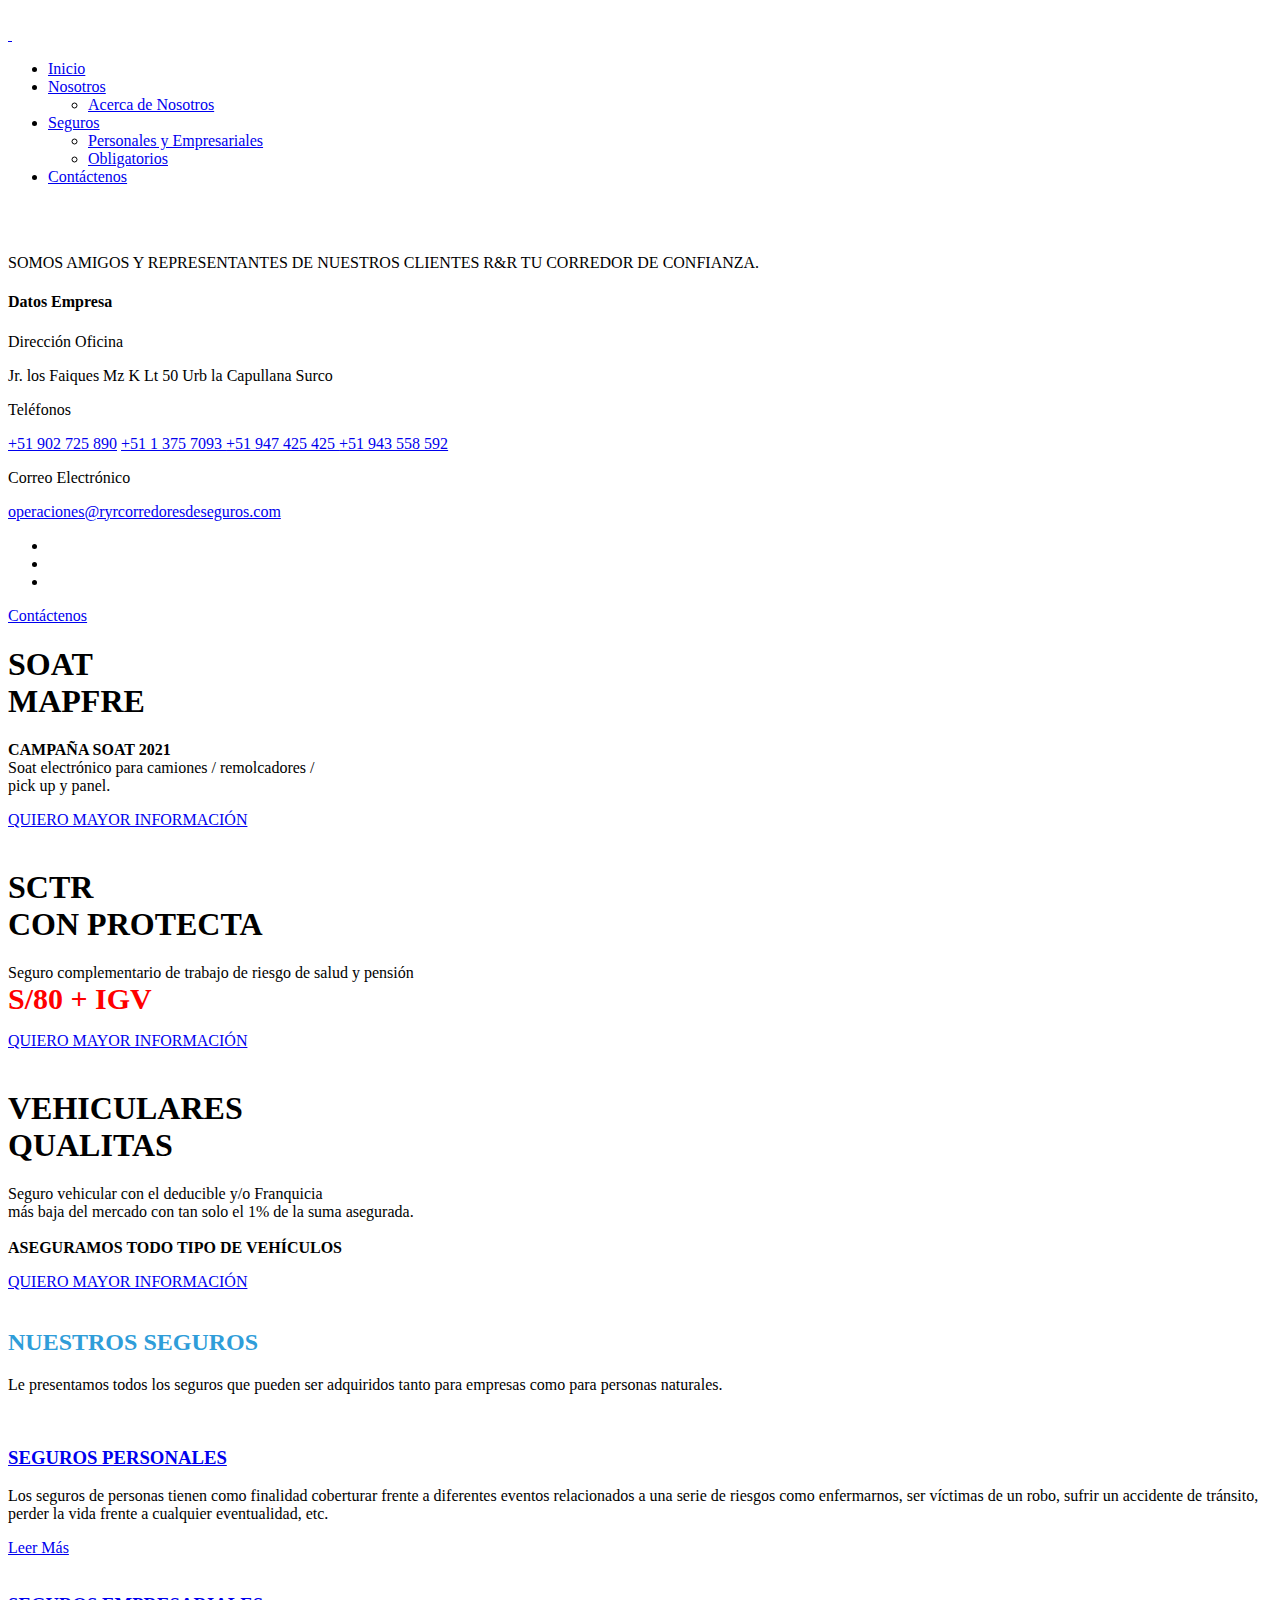
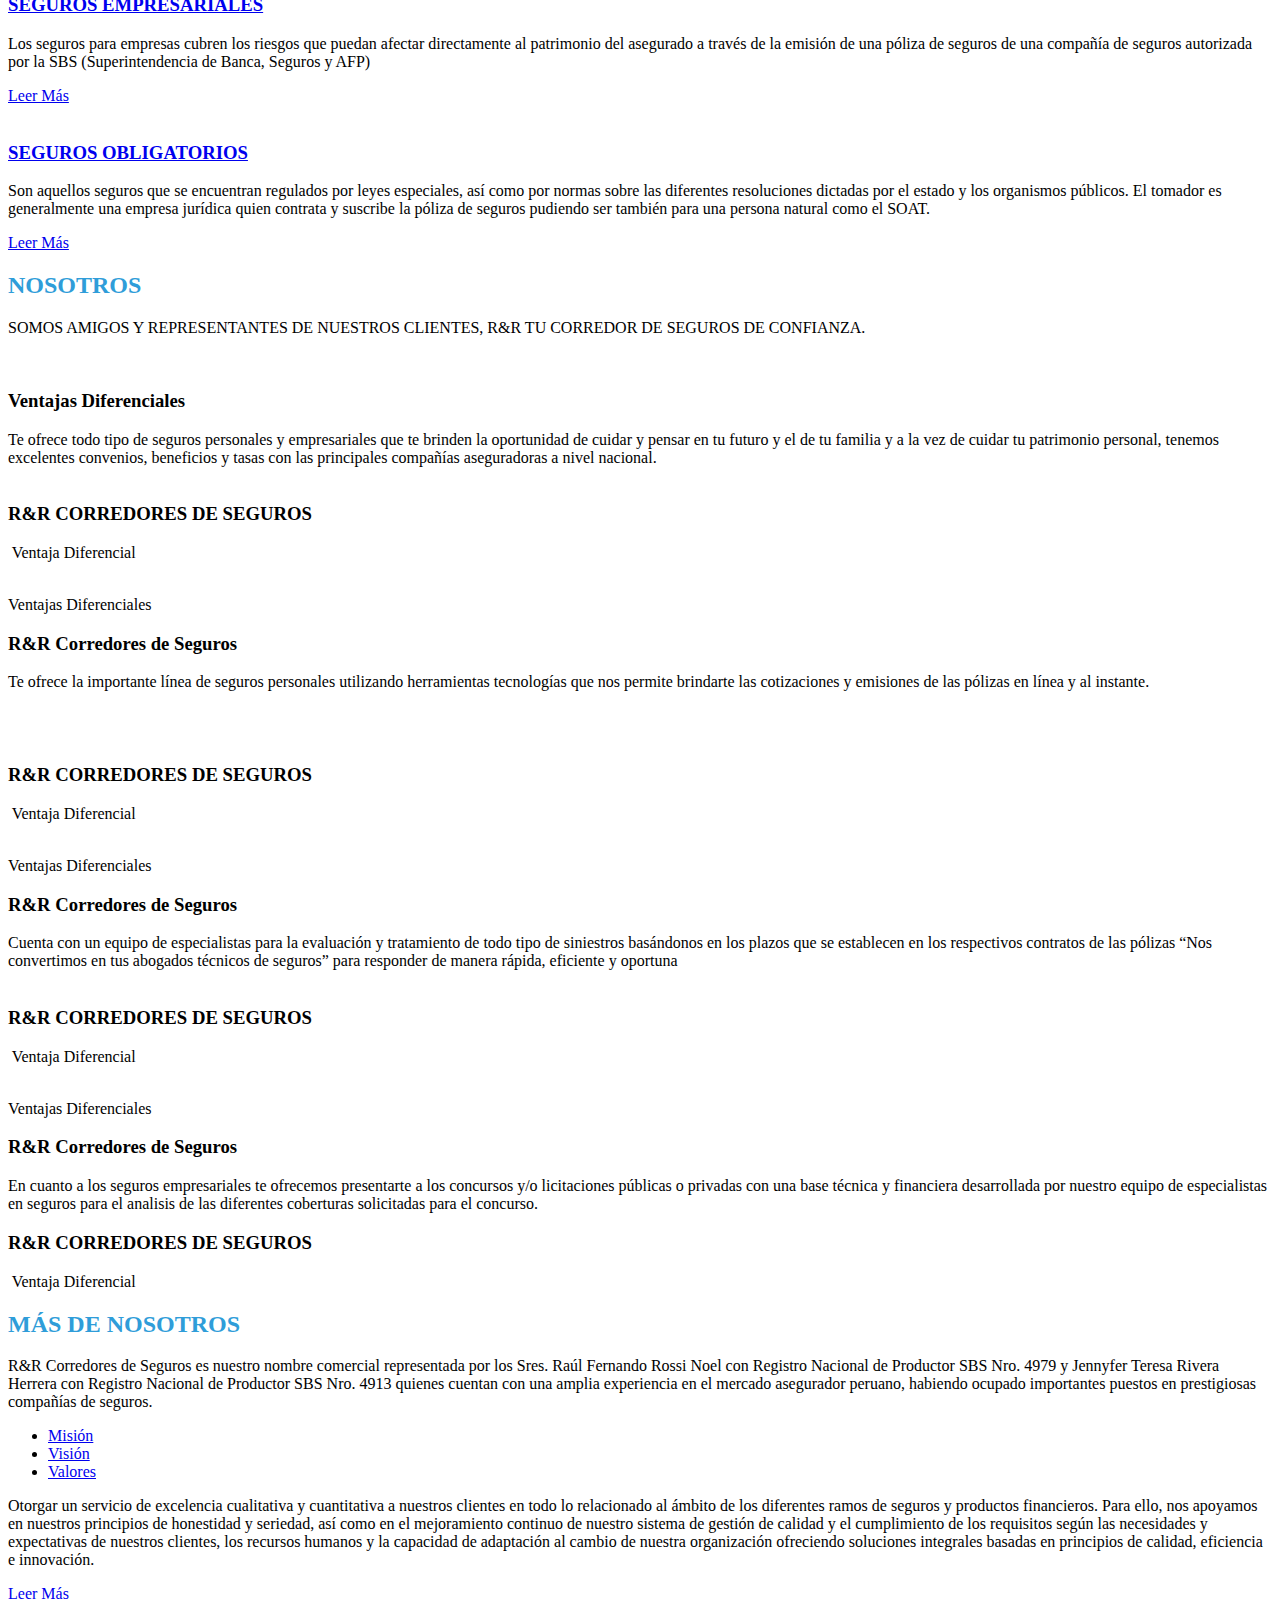
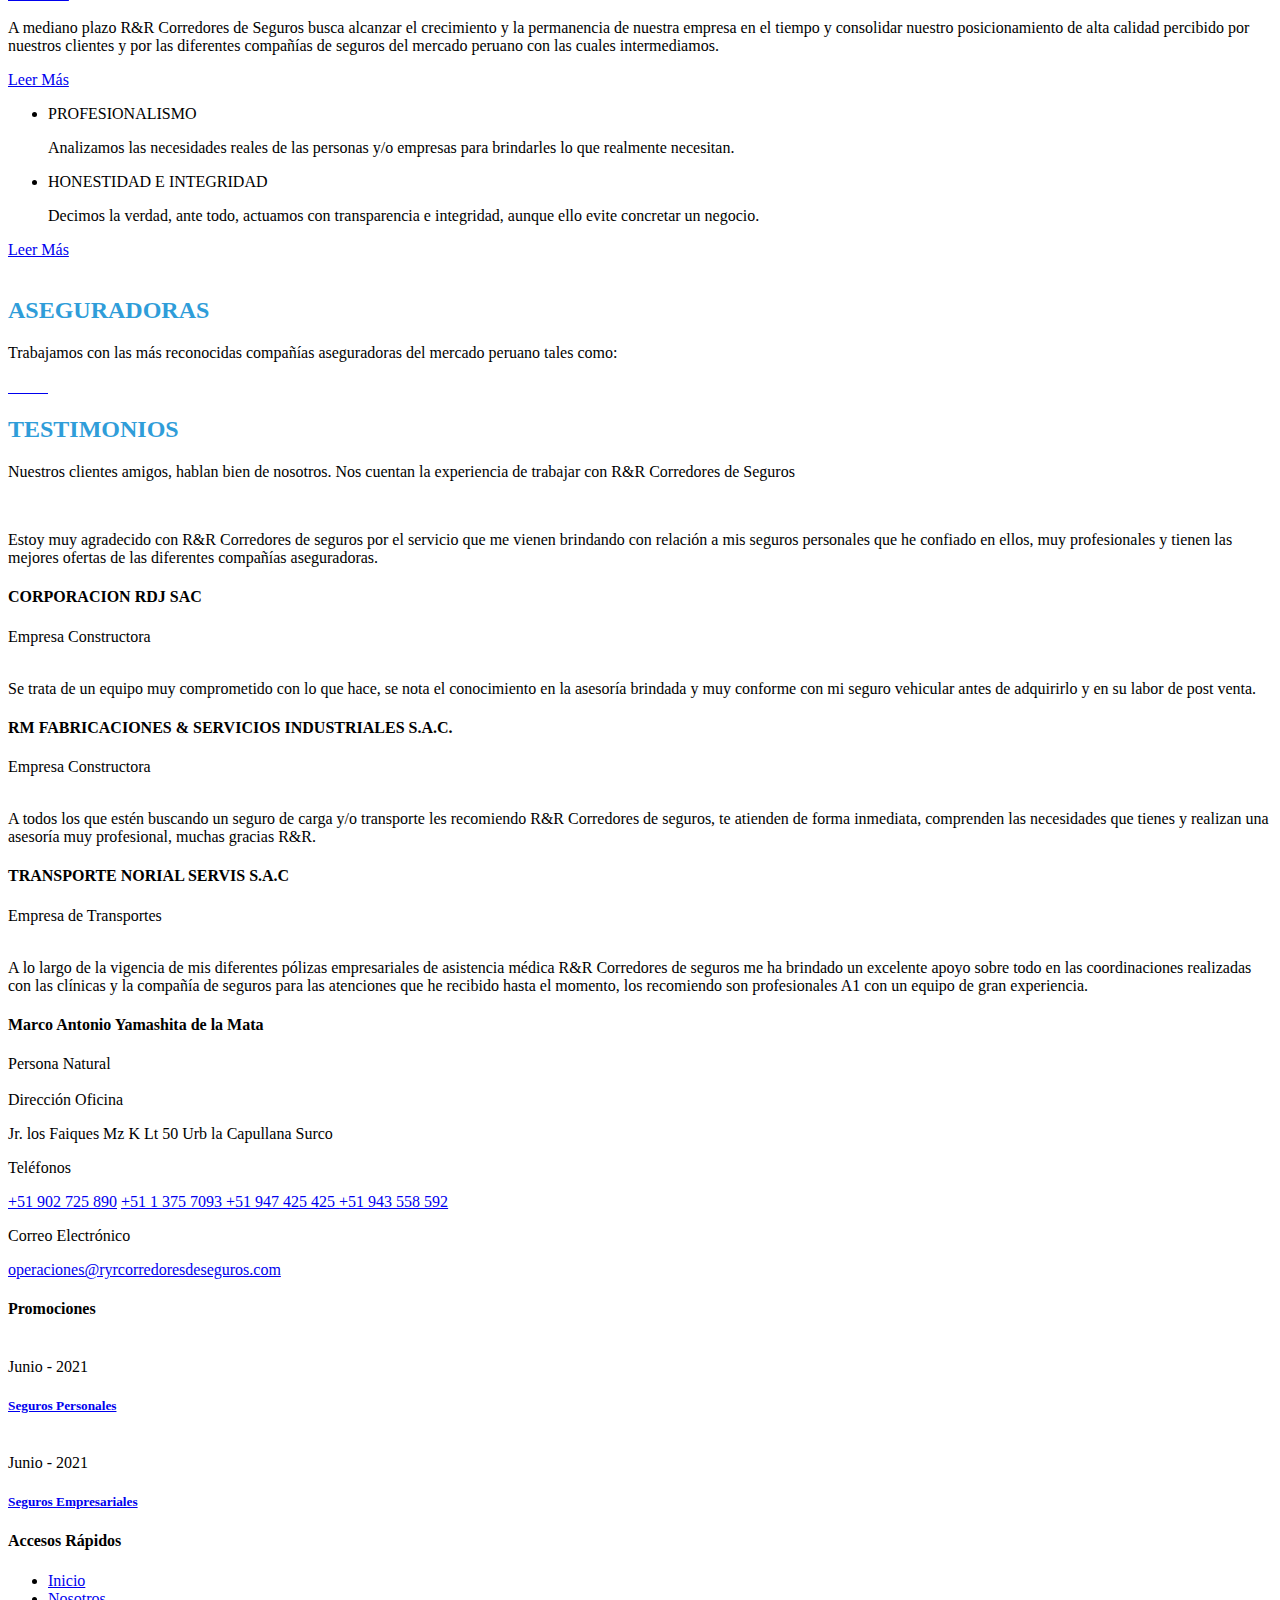
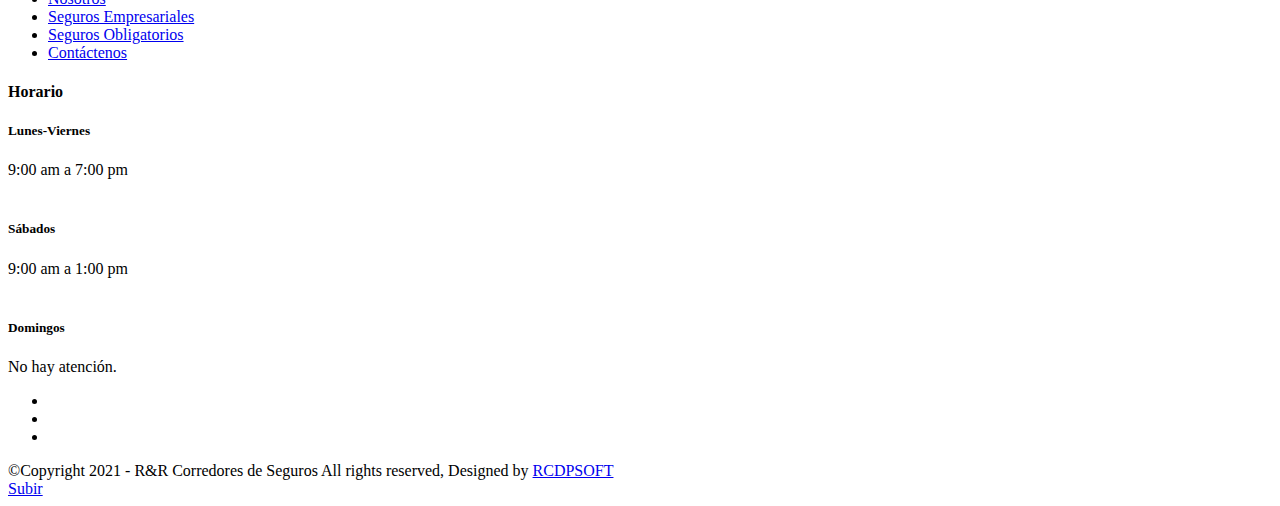
==== index.html @ a9f95432 "Update index.html" ====
<!DOCTYPE html>
<html lang="es">
   <head>
      <title>RYR | Corredores de Seguros</title>
      <meta http-equiv="X-UA-Compatible" content="IE=edge">
      <meta http-equiv="content-type" content="text/html; charset=utf-8">
      <meta name="viewport" content="width=device-width, initial-scale=1">
      <meta name="description" content="">
      <meta name="keywords" content="">
      <link rel="shortcut icon" href="assets/img/RyR_CorredoresdeSeguros_logo.ico">
      <link rel="stylesheet" href="https://fonts.googleapis.com/css?family=Muli%7CRubik:400,400i,500,700">
      <link rel="stylesheet" href="assets/css/bootstrap.min.css">
      <link rel="stylesheet" href="assets/css/font-awesome.min.css">
      <link rel="stylesheet" href="assets/plugins/owlcarousel/owl.carousel.min.css">
      <link rel="stylesheet" href="assets/plugins/magnific-popup/magnific-popup.min.css">
      <link rel="stylesheet" href="assets/css/style.css">
      <link rel="stylesheet" href="assets/css/custom.css">
   </head>
   <body>
      <div class='preloader w-100 h-100 position-fixed'>
         <div class="loader"> <img class="icon" src="assets/img/ryrpreloader.png" alt=""> </div>
      </div>
      <header class="header fixed-top">
         <div class="fixed-top header-main style--one">
            <div class="container">
               <div class="row align-items-center">
                  <div class="col-lg-3 col-sm-4 col-8">
                     <div class="logo"> <a href="index.html"> <img class="default-logo" src="assets/img/RyR_CorredoresdeSeguros_logo.svg" data-rjs="2" alt="" width="80%"> <img class="sticky-logo" src="assets/img/RyR_CorredoresdeSeguros_logo.svg" data-rjs="2" alt="" width="80%"> </a> </div>
                  </div>
                  <div class="col-lg-9 col-sm-8 col-4">
                     <div class="main-menu d-flex align-items-center justify-content-end">
                        <ul class="nav align-items-center">
                           <li class="current-menu-parent menu-item-has-children" >
                              <a href="index.html">Inicio</a>
                           </li>
                           <li class="menu-item-has-children">
                              <a href="#nosotros">Nosotros</a> 
                              <ul class="sub-menu">
                                 <li><a href="Nosotros.html">Acerca de Nosotros</a></li>
                              </ul>
                           </li>
                           <li class="menu-item-has-children">
                              <a href="#">Seguros</a> 
                              <ul class="sub-menu">
                                 <li><a href="Seguros_Personales_Empresariales.html">Personales y Empresariales</a></li>
                                 <li><a href="Seguros_Obligatorios.html">Obligatorios</a></li>
                              </ul>
                           </li>
                           <!--BLOG
                           <li class="menu-item-has-children">
                              <a href="#">Blog</a> 
                              <ul class="sub-menu">
                                 <li><a href="blog.html">Blog Default</a></li>
                                 <li><a href="blog-single-column.html">Blog Single Colunm</a></li>
                                 <li><a href="blog-two-column.html">Blog two Colunm</a></li>
                                 <li><a href="blog-with-sidebar.html">Blog with Sidebar</a></li>
                                 <li><a href="blog-details.html">blog details</a></li>
                              </ul>
                           </li> HTML-->
                           <li><a href="contact.html">Contáctenos</a></li>
                        </ul>
                        <span class="offcanvas-trigger text-right d-none d-lg-block"> <span></span> <span></span> <span></span> </span> 
                     </div>
                  </div>
               </div>
            </div>
         </div>
      </header>
      <div class="offcanvas-overlay fixed-top w-100 h-100"></div>

      <div class="offcanvas-wrapper bg-white fixed-top h-100">
         <div class="offcanvas-close position-absolute"> <img src="assets/img/icons/close.svg" class="svg" alt=""> </div>
         <div class="offcanvas-content">
            <div class="widget widget_about">
               <div class="widget-logo"> <img src="assets/img/RyR_CorredoresdeSeguros_logo.svg" data-rjs="2" alt="" width="60%"> </div>
               <div class="about-content">
                  <p>SOMOS AMIGOS Y REPRESENTANTES DE NUESTROS CLIENTES R&R TU CORREDOR DE CONFIANZA.</p>
               </div>
            </div>
            <!--LATEST SHOTS
            <div class="widget widget_flicker">
               <div class="widget-title">
                  <h4>Latest Shots</h4>
               </div>
               <ul class="d-flex flex-wrap">
                  <li><a href="#"><img src="assets/img/flicker/f1.png" data-rjs="2" alt=""></a></li>
                  <li><a href="#"><img src="assets/img/flicker/f2.png" data-rjs="2" alt=""></a></li>
                  <li><a href="#"><img src="assets/img/flicker/f3.png" data-rjs="2" alt=""></a></li>
                  <li><a href="#"><img src="assets/img/flicker/f4.png" data-rjs="2" alt=""></a></li>
                  <li><a href="#"><img src="assets/img/flicker/f5.png" data-rjs="2" alt=""></a></li>
                  <li><a href="#"><img src="assets/img/flicker/f6.png" data-rjs="2" alt=""></a></li>
               </ul>
            </div>
            -->
            <div class="widget widget_contact_info">
               <div class="widget-title">
                  <h4>Datos Empresa</h4>
               </div>
               <div class="info-content">
                  <div class="single-info">
                     <span>Dirección Oficina</span> 
                     <p>Jr. los Faiques Mz K Lt 50 Urb la Capullana Surco</p>
                  </div>
                  <div class="single-info">
                     <span>Teléfonos</span> 
                     <p>
                        <a target="_blankwp1" href="https://api.whatsapp.com/send?phone=+51902725890&text=Hola!,%20Quiero%20más%20Información.">+51 902 725 890</a>
                        <a href="#">+51 1 375 7093 </a>
                        <a target="_blankwp2" href="https://api.whatsapp.com/send?phone=+51947425425&text=Hola!,%20Quiero%20más%20Información.">+51 947 425 425 </a>
                        <a target="_blankwp3" href="https://api.whatsapp.com/send?phone=+51943558592&text=Hola!,%20Quiero%20más%20Información.">+51 943 558 592</a>
                     </p>
                  </div>
                  <div class="single-info">
                     <span>Correo Electrónico</span> 
                     <p>
                        <a href="mailto:operaciones@ryrcorredoresdeseguros.com">operaciones@ryrcorredoresdeseguros.com</a> 
                     </p>
                  </div>
                  <div class="widget widget_social_icon">
                     <ul class="social_icon_list list-inline">
                        <li> <a target="_blankfb" href="https://www.facebook.com/ryrcorredoresdeseguros"><i class="fa fa-facebook" aria-hidden="true"></i></a> </li>
                           <!--<li> <a href="#"><i class="fa fa-twitter" aria-hidden="true"></i></a> </li>-->
                           <li> <a target="_blankln" href="https://www.linkedin.com/company/ryrcorredoresdeseguros/"><i class="fa fa-linkedin" aria-hidden="true"></i></a> </li>
                           <li> <a target="_blankig" href="https://www.instagram.com/ryrcorredoresdeseguros"><i class="fa fa-instagram" aria-hidden="true"></i></a> </li>
                     </ul>
                  </div>
               </div>
            </div>
            <div class="offcanvas-btn"> <a href="contact.html" class="btn"><span>Contáctenos</span></a> </div>
         </div>
      </div>
      <!--SECTION BANNER-->
      <section class="banner section-pattern" data-bg-img="assets/img/section-pattern/slider-pattern.png">
         <div class="banner-slider owl-carousel d-flex align-items-center justify-content-center" data-owl-animate-in="fadeIn" data-owl-animate-Out="fadeOut" data-owl-autoplay="true" data-owl-dots="true" data-owl-speed="16000">
            <div class="single-banner-slider">
               <div class="container">
                  <div class="row align-items-center">
                     <div class="col-lg-6">
                        <div class="banner-content">
                           <h1><span>SOAT </span><br> MAPFRE</h1>
                           <p>
                              <b>CAMPAÑA SOAT 2021</b><br>
                              Soat electrónico para camiones / remolcadores /<br> pick up y panel. 
                           </p>
                           <a target="_blankwp1" href="https://api.whatsapp.com/send?phone=+51902725890&text=Hola!,%20Quiero%20más%20Información%20SOAT%20MAPFRE" class="banner-btn btn"><span>QUIERO MAYOR INFORMACIÓN</span></a> 
                        </div>
                     </div>
                     <div class="col-lg-6">
                        <div class="banner-image mt-50 mt-lg-0 text-center text-lg-right"> <img src="assets/img/banner/banner-SOAT.png" data-rjs="2" alt=""> </div>
                     </div>
                  </div>
               </div>
            </div>
            <div class="single-banner-slider">
               <div class="container">
                  <div class="row align-items-center">
                     <div class="col-lg-6">
                        <div class="banner-content">
                           <h1><span>SCTR</span> <br>CON PROTECTA</h1>
                           <p>Seguro complementario de trabajo de riesgo de salud y pensión <br> <b style="color: red; font-size: 30px"> S/80 + IGV</b></p>
                           <a target="_blankwp1" href="https://api.whatsapp.com/send?phone=+51902725890&text=Hola!,%20Quiero%20más%20Información%20SCTR%20CON%20PROTECTA" class="banner-btn btn"><span>QUIERO MAYOR INFORMACIÓN</span></a> 
                        </div>
                     </div>
                     <div class="col-lg-6">
                        <div class="banner-image mt-50 mt-lg-0 text-center text-lg-right"> <img src="assets/img/banner/banner-SCTR.png" data-rjs="2" alt=""> </div>
                     </div>
                  </div>
               </div>
            </div>
            <div class="single-banner-slider">
               <div class="container">
                  <div class="row align-items-center">
                     <div class="col-lg-6">
                        <div class="banner-content">
                           <h1><span>VEHICULARES</span><br> QUALITAS</h1>
                           <p>Seguro vehicular con el deducible y/o Franquicia  <br>
                              más baja del mercado con tan solo el 1% de la suma asegurada.<br><br>
                              <b>ASEGURAMOS TODO TIPO DE VEHÍCULOS</b>
                           </p>
                           <a target="_blankwp1" href="https://api.whatsapp.com/send?phone=+51902725890&text=Hola!,%20Quiero%20más%20Información%20VEHICULARES%20QUALITAS" class="banner-btn btn"><span>QUIERO MAYOR INFORMACIÓN</span></a> 
                        </div>
                     </div>
                     <div class="col-lg-6">
                        <div class="banner-image mt-50 mt-lg-0 text-center text-lg-right"> <img src="assets/img/banner/banner-VEHICULAR.png" data-rjs="2" alt=""> </div>
                     </div>
                  </div>
               </div>
            </div>
         </div>
      </section>


     
      <!--STEPS OMITIDO 
      <section class="pt-120 pb-70 section-pattern" data-bg-img="assets/img/section-pattern/work-process-pattern.png">
         <div class="container">
            <div class="row">
               <div class="col-12">
                  <div class="section-title text-center">
                     <h3>Steps</h3>
                     <h2>Work Process Our Experts Do</h2>
                     <p>Delivered dejection necessary objection do mr prevailed. Mr feeling do chiefly cordial in do. Water timed folly right aware if oh truth. Imprudence attachment him his for sympathize.</p>
                  </div>
               </div>
            </div>
            <div class="row process-bg" data-bg-img="assets/img/process_shape.png">
               <div class="col-lg-3 col-sm-6 single-process-wrapper">
                  <div class="single-process text-center">
                     <div class="image"> <img src="assets/img/process/process-1.png" data-rjs="2" alt=""> </div>
                     <div class="content">
                        <h3>Planning</h3>
                        <p>He improve started no we manners however effects.</p>
                     </div>
                  </div>
               </div>
               <div class="col-lg-3 col-sm-6 single-process-wrapper">
                  <div class="single-process text-center">
                     <div class="image"> <img src="assets/img/process/process-2.png" data-rjs="2" alt=""> </div>
                     <div class="content">
                        <h3>Research</h3>
                        <p>Up help home head spot an he room in.</p>
                     </div>
                  </div>
               </div>
               <div class="col-lg-3 col-sm-6 single-process-wrapper">
                  <div class="single-process text-center">
                     <div class="image"> <img src="assets/img/process/process-3.png" data-rjs="2" alt=""> </div>
                     <div class="content">
                        <h3>Dealing</h3>
                        <p>Imprudence attachment him his for sympathize.</p>
                     </div>
                  </div>
               </div>
               <div class="col-lg-3 col-sm-6 single-process-wrapper">
                  <div class="single-process text-center">
                     <div class="image"> <img src="assets/img/process/process-4.png" data-rjs="2" alt=""> </div>
                     <div class="content">
                        <h3>Consultancy</h3>
                        <p>He improve started no we manners however effects.</p>
                     </div>
                  </div>
               </div>
            </div>
         </div>
      </section>
      END STEP-->


      <!--SECTION SEGUROS-->
      <section class="pt-20 pb-20 section-pattern" data-bg-img="assets/img/section-pattern/case-study-pattern.png">
         <div class="container">
            <div class="row">
               <div class="col-12">
                  <div class="section-title text-center">
                     
                     <h2 style="color:#2F9DD9 ;">NUESTROS SEGUROS</h2>
                     <p>Le presentamos todos los seguros que pueden ser adquiridos tanto para empresas como para personas naturales.</p>
                  </div>
               </div>
            </div>
            <div class="row">
               <div class="col-12">
                  <div class="project-nav text-center mb-30">
                     <!--<div class="nav justify-content-center align-items-center">
                        ul class="project_filter list-inline">
                           <li class="active" data-filter="*"> <span class="filter-btn">Todo</span> </li>
                           <li class="" data-filter=".personales"> <span class="filter-btn">Seguros Personales</span> </li>
                           <li class="" data-filter=".empresariales"> <span class="filter-btn">Seguros Empresariales</span> </li>
                           <li class="" data-filter=".obligatorios"> <span class="filter-btn">Seguros Obligatorios</span> </li>
                        </ul>
                     </div>-->
                  </div>
               </div>
            </div>
            <div class="row project-items grid">
               <!--SEGUROS 2-->
               <div class="col-lg-6 grid-item sales personales">
                  <div class="single-project-item">
                     <div class="image"> <img src="assets/img/project/01_seguros_personales.png" data-rjs="2" alt=""> </div>
                     <div class="project-body">
                        <h3><a href="Seguros_Personales_Empresariales.html">SEGUROS PERSONALES</a></h3>
                        <p>
                           Los seguros de personas tienen como finalidad coberturar frente a diferentes eventos relacionados 
                           a una serie de riesgos como enfermarnos, ser víctimas de un robo, sufrir un accidente de tránsito, 
                           perder la vida frente a cualquier eventualidad, etc.
                        </p>
                        <a href="Seguros_Personales_Empresariales.html" class="btn-inline">Leer Más</a> 
                     </div>
                  </div>
               </div>
               <div class="col-lg-6 grid-item investment personales">
                  <div class="single-project-item">
                     <div class="image"> <img src="assets/img/project/02_seguros_empresariales.png" data-rjs="2" alt=""> </div>
                     <div class="project-body">
                        <h3><a href="Seguros_Personales_Empresariales.html">SEGUROS EMPRESARIALES</a></h3>
                        
                        <p>
                           Los seguros para empresas cubren los riesgos que puedan afectar directamente al patrimonio del asegurado
                           a través de la emisión de una póliza de seguros de una compañía de seguros autorizada 
                           por la SBS (Superintendencia de Banca, Seguros y AFP)
                        </p>
                        <a href="Seguros_Personales_Empresariales.html" class="btn-inline">Leer Más</a> 
                     </div>
                  </div>
               </div>


               
               
               <div class="col-lg-6 grid-item sales empresariales">
                  <div class="single-project-item">
                     <div class="image"> <img src="assets/img/project/03_seguros_obligatorios.png" data-rjs="2" alt=""> </div>
                     <div class="project-body">
                        <h3><a href="Seguros_Obligatorios.html">SEGUROS OBLIGATORIOS</a></h3>
                        
                        <p>
                           Son aquellos seguros que se encuentran regulados por leyes especiales, así como por normas sobre las diferentes 
                           resoluciones dictadas por el estado y los organismos públicos. El tomador es generalmente una empresa jurídica
                           quien contrata y suscribe la póliza de seguros pudiendo ser también para una persona natural como el SOAT.
                        </p>
                        <a href="Seguros_Obligatorios.html" class="btn-inline">Leer Más</a> 
                     </div>
                  </div>
               </div>
               <!--SEGUROS 
               <div class="col-lg-6 grid-item financial obligatorios">
                  <div class="single-project-item">
                     <div class="image"> <img src="assets/img/project/project-4.png" data-rjs="2" alt=""> </div>
                     <div class="project-body">
                        <h3><a href="Seguros_Obligatorios.html">SCTR</a></h3>
                        <p class="project-meta">Seguros<span>Obligatorios</span></p>
                        <p>Para toda actividad de alto riesgo</p>
                        <a href="Seguros_Obligatorios.html" class="btn-inline">Leer Más</a> 
                     </div>
                  </div>
               </div>
               <div class="col-lg-6 grid-item financial obligatorios">
                  <div class="single-project-item">
                     <div class="image"> <img src="assets/img/project/project-4.png" data-rjs="2" alt=""> </div>
                     <div class="project-body">
                        <h3><a href="Seguros_Obligatorios.html">SOAT</a></h3>
                        <p class="project-meta">Seguros<span>Obligatorios</span></p>
                        <p>Para transporte particular y
                           publico</p>
                        <a href="Seguros_Obligatorios.html" class="btn-inline">Leer Más</a> 
                     </div>
                  </div>
               </div>
               3-->
               
            </div>
         </div>
      </section>

      <!--SECTION NO DEFINIDAD
      <section class="pt-30 pb-30 section-pattern" data-bg-img="assets/img/section-pattern/service-pattern.png">
         <div class="container">
            <div class="row align-items-center">
               <div class="col-lg-6">
                  <div class="section-title">
                     <h3>Fortalezas</h3>
                     <h2>Estamos dedicados<br>
                        a apoyarte </h2>
                     <p>Mereces una atención sencilla, personalizada y sin
                        complicaciones. Seguro diseñado para ayudarte a prosperar.<br>
                        En R&R, todo funciona en conjunto por una causa
                        muy importante. Usted.</p>
                  </div>
                  <a href="#" class="btn"><span>Conoce Más</span></a> 
               </div>
               <div class="col-lg-6">
                  <div class="row mt-40 mt-lg-0">
                     <div class="col-sm-6 single-service-wrapper">
                        <div class="single-service text-center">
                           <div class="icon"> <img src="assets/img/icons/service-1.png" data-rjs="2" alt=""> </div>
                           <div class="content">
                              <h4>Seguros Personales y Empresariales</h4>
                              <p>Ofrecemos todo tipo de
                                 seguros personales y
                                 empresariales que te brinden
                                 la oportunidad de cuidar ...</p>
                              <a href="#" class="btn-inline">Read More</a> 
                           </div>
                        </div>
                     </div>
                     <div class="col-sm-6 single-service-wrapper">
                        <div class="single-service text-center">
                           <div class="icon"> <img src="assets/img/icons/service-2.png" data-rjs="2" alt=""> </div>
                           <div class="content">
                              <h4>Herramientas Tecnológicas </h4>
                              <p> Ofrecemos la importante línea
                                 de seguros personales
                                 utilizando herramientas
                                 tecnológicas, equipos informáticos ..</p>
                              <a href="#" class="btn-inline">Read More</a> 
                           </div>
                        </div>
                     </div>
                     <div class="col-sm-6 single-service-wrapper">
                        <div class="single-service text-center">
                           <div class="icon"> <img src="assets/img/icons/service-3.png" data-rjs="2" alt=""> </div>
                           <div class="content">
                              <h4>Especialistas para la Evaluación y Tratamiento</h4>
                              <p>Contamos con un equipo de
                                 especialistas para la
                                 evaluación y tratamiento de
                                 todo tipo de siniestros ...
                                 </p>
                              <a href="#" class="btn-inline">Read More</a> 
                           </div>
                        </div>
                     </div>
                     <div class="col-sm-6 single-service-wrapper">
                        <div class="single-service text-center">
                           <div class="icon"> <img src="assets/img/icons/service-4.png" data-rjs="2" alt=""> </div>
                           <div class="content">
                              <h4>Oportunidad para Concursos</h4>
                              <p>Ofrecemos en cuanto a eguros
                                 empresariales la oportunidad
                                 de presentarte a los concursos
                                 y/o licitaciones públicas ...</p>
                              <a href="#" class="btn-inline">Read More</a> 
                           </div>
                        </div>
                     </div>
                  </div>
               </div>
            </div>
         </div>
      </section> END SECTION NO DEFINIDAD-->

      <!--SECTION DE PUNTUACION
      <section class="pt-120 pb-70 gradient-bg">
         <div class="container">
            <div class="row align-items-center">
               <div class="col-lg-3 col-sm-6">
                  <div class="single-counter text-center text-white">
                     <h2 class="count"><span>15</span></h2>
                     <p>Years of experience</p>
                  </div>
               </div>
               <div class="col-lg-3 col-sm-6">
                  <div class="single-counter text-center text-white">
                     <h2 class="count"><span>1250</span>+</h2>
                     <p>Happy Clients</p>
                  </div>
               </div>
               <div class="col-lg-3 col-sm-6">
                  <div class="single-counter text-center text-white">
                     <h2 class="count"><span>1</span>k+</h2>
                     <p>Project Done</p>
                  </div>
               </div>
               <div class="col-lg-3 col-sm-6">
                  <div class="single-counter text-center text-white">
                     <h2 class="count"><span>100</span>+</h2>
                     <p>Giving Consultancy</p>
                  </div>
               </div>
            </div>
         </div>
      </section>
      END SECTION PUNTUACION -->


       <!--NOSOTROS-->
       <section class="pt-60 pb-60 section-pattern" data-bg-img="assets/img/section-pattern/blog-pattern.png">
         <div class="container">
            <div class="row">
               <div class="col-12">
                  <div class="section-title text-center">
                     <h2 style="color: #2F9DD9;">NOSOTROS</h2>
                     <p>SOMOS AMIGOS Y REPRESENTANTES DE NUESTROS CLIENTES, R&R TU CORREDOR DE SEGUROS DE CONFIANZA.</p>
                  </div>
               </div>
            </div>
            <div class="row">
               <div class="col-12">
                  <div class="blog-slider owl-carousel custom-owl dots-horizontal" data-owl-speed="16000" data-owl-items="2" data-owl-margin="30" data-owl-dots="true" data-owl-responsive='{"0":{"items": "1"},"992":{"items": "2"}}'>
                     
                     <div class="single-blog-item position-relative">
                        <div class="date-bg-shape position-absolute"> <img src="" class="svg" alt=""> </div>
                        <div class="blog-content">
                           <p class="posted-on"></p>
                           <h3 class="blog-title">Ventajas Diferenciales</h3>
                           <p class="blog-excerpt">
                              Te ofrece todo tipo de seguros personales y empresariales que te brinden la oportunidad de cuidar y pensar en tu futuro y el de tu familia y a la vez de cuidar tu patrimonio personal, tenemos excelentes convenios, beneficios y tasas con las principales compañías aseguradoras a nivel nacional.
                              <br><br>
                           </p>
                        </div>
                        <div class="blog-hover text-center text-white position-absolute w-100 h-100 d-flex align-items-center justify-content-center bg-overlay" data-bg-img="assets/img/blog/diferencial-1.png">
                           <h3 class="blog-title"><a>R&R CORREDORES DE SEGUROS</a></h3>
                        </div>
                        <div class="blog-button position-absolute w-100 d-flex align-items-center justify-content-center" data-bg-img=""> <img src="assets/img/shapes/blog-shape.svg" class="svg" alt=""> <a class="btn-inline">Ventaja Diferencial</a> </div>
                     </div>
                     
                     <div class="single-blog-item position-relative">
                        <div class="date-bg-shape position-absolute"> <img src="" class="svg" alt=""> </div>
                        <div class="blog-content">
                           <p class="posted-on"></p>
                           <p class="category">Ventajas Diferenciales</p>
                           <h3 class="blog-title">R&R Corredores de Seguros</h3>
                           <p class="blog-excerpt">
                              Te ofrece la importante línea de seguros personales utilizando herramientas tecnologías que nos permite brindarte las cotizaciones y emisiones de las pólizas en línea y al instante.
                              <br><br><br><br>
                           </p>
                        </div>
                        <div class="blog-hover text-center text-white position-absolute w-100 h-100 d-flex align-items-center justify-content-center bg-overlay" data-bg-img="assets/img/blog/diferencial-2.png">
                           <h3 class="blog-title"><a>R&R CORREDORES DE SEGUROS</a></h3>
                        </div>
                        <div class="blog-button position-absolute w-100 d-flex align-items-center justify-content-center" data-bg-img=""> <img src="assets/img/shapes/blog-shape.svg" class="svg" alt=""> <a class="btn-inline">Ventaja Diferencial</a> </div>
                     </div>
                     
                     <div class="single-blog-item position-relative">
                        <div class="date-bg-shape position-absolute"> <img src="" class="svg" alt=""> </div>
                        <div class="blog-content">
                           <p class="posted-on"></p>
                           <p class="category">Ventajas Diferenciales</p>
                           <h3 class="blog-title">R&R Corredores de Seguros</h3>
                           <p class="blog-excerpt">
                              Cuenta con un equipo de especialistas para la evaluación y tratamiento de todo tipo de siniestros basándonos en los plazos que se establecen en los respectivos contratos de las pólizas “Nos convertimos en tus abogados técnicos de seguros” para responder de manera rápida, eficiente y oportuna
                              <br><br>
                           </p>
                        </div>
                        <div class="blog-hover text-center text-white position-absolute w-100 h-100 d-flex align-items-center justify-content-center bg-overlay" data-bg-img="assets/img/blog/diferencial-3.png">
                           <h3 class="blog-title"><a>R&R CORREDORES DE SEGUROS</a></h3>
                        </div>
                        <div class="blog-button position-absolute w-100 d-flex align-items-center justify-content-center" data-bg-img=""> <img src="assets/img/shapes/blog-shape.svg" class="svg" alt=""> <a class="btn-inline">Ventaja Diferencial</a> </div>
                     </div>

                     <div class="single-blog-item position-relative">
                        <div class="date-bg-shape position-absolute"> <img src="" class="svg" alt=""> </div>
                        <div class="blog-content">
                           <p class="posted-on"></p>
                           <p class="category">Ventajas Diferenciales</p>
                           <h3 class="blog-title">R&R Corredores de Seguros</h3>
                           <p class="blog-excerpt">
                              En cuanto a los seguros empresariales te ofrecemos presentarte a los concursos y/o licitaciones públicas o privadas con una base técnica y financiera desarrollada por nuestro equipo de especialistas en seguros para el analisis de las diferentes coberturas solicitadas para el concurso.
                           </p>
                        </div>
                        <div class="blog-hover text-center text-white position-absolute w-100 h-100 d-flex align-items-center justify-content-center bg-overlay" data-bg-img="assets/img/blog/diferencial-4.png">
                           <h3 class="blog-title"><a>R&R CORREDORES DE SEGUROS</a></h3>
                        </div>
                        <div class="blog-button position-absolute w-100 d-flex align-items-center justify-content-center" data-bg-img=""> <img src="assets/img/shapes/blog-shape.svg" class="svg" alt=""> <a class="btn-inline">Ventaja Diferencial</a> </div>
                     </div>
                     
                  </div>
               </div>
            </div>
         </div>
      </section>

      <section class="pt-80 pb-80 section-pattern ov-hidden" data-bg-img="assets/img/section-pattern/about-pattern.png">
         <div class="container">
            <div class="row align-items-center">
               <div class="col-lg-7">
                  <div class="section-title">
                     <h2 style="color: #2F9DD9;">MÁS DE NOSOTROS</h2>
                     <p>
                        R&R Corredores de Seguros es nuestro nombre comercial representada por los Sres. Raúl
                        Fernando Rossi Noel con Registro Nacional de Productor SBS Nro. 4979 y Jennyfer Teresa
                        Rivera Herrera con Registro Nacional de Productor SBS Nro. 4913 quienes cuentan con una
                        amplia experiencia en el mercado asegurador peruano, habiendo ocupado importantes
                        puestos en prestigiosas compañías de seguros.
                     </p>
                  </div>
                  <div class="about-nav-tab">
                     <ul class="nav nav-tabs" role="tablist">
                        <li class="nav-items"> <a class="nav-link active" data-toggle="tab" href="#mission" role="tab" aria-selected="true">Misión</a> </li>
                        <li class="nav-items"> <a class="nav-link" data-toggle="tab" href="#vission" role="tab" aria-selected="false">Visión</a> </li>
                        <li class="nav-items"> <a class="nav-link" data-toggle="tab" href="#valores" role="tab" aria-selected="false">Valores</a> </li>
                     </ul>
                     <div class="tab-content">
                        <div class="tab-pane fade show active" id="mission" role="tabpanel">
                           <p>
                              Otorgar un servicio de excelencia cualitativa y cuantitativa a nuestros clientes en todo lo relacionado 
                              al ámbito de los diferentes ramos de seguros y productos financieros. Para ello, nos apoyamos en 
                              nuestros principios de honestidad y seriedad, así como en el mejoramiento continuo de nuestro 
                              sistema de gestión de calidad y el cumplimiento de los requisitos según las necesidades y expectativas de
                              nuestros clientes, los recursos humanos y la capacidad de adaptación al cambio de nuestra organización ofreciendo 
                              soluciones integrales basadas en principios de calidad, eficiencia e innovación.
                           </p>
                           <a href="Nosotros.html#mision" class="btn"><span>Leer Más</span></a> 
                        </div>
                        <div class="tab-pane fade" id="vission" role="tabpanel">
                           <p>
                              A mediano plazo R&R Corredores de Seguros busca alcanzar el crecimiento y la permanencia de nuestra empresa
                              en el tiempo y consolidar nuestro posicionamiento de alta calidad percibido por nuestros clientes y por las
                              diferentes compañías de seguros del mercado peruano con las cuales intermediamos.
                           </p>
                           <a href="Nosotros.html#vision" class="btn"><span>Leer Más</span></a> 
                        </div>
                        <div class="tab-pane fade" id="valores" role="tabpanel">

                           <ul class="list-unstyled list-check">
                              <li><i class="fa fa-check" aria-hidden="true"></i> PROFESIONALISMO</li>
                              <p>
                                 Analizamos las necesidades reales de las personas y/o empresas para brindarles lo que realmente necesitan.
                              </p>
                              <li><i class="fa fa-check" aria-hidden="true"></i> HONESTIDAD E INTEGRIDAD</li>
                              <p>
                                 Decimos la verdad, ante todo, actuamos con transparencia e integridad, aunque ello evite concretar un negocio.
                              </p>
                              
                           </ul>
                           <a href="Nosotros.html#valores" class="btn"><span>Leer Más</span></a> 
                        </div>
                     </div>
                  </div>
               </div>
               <div class="col-lg-5 video-area mt-50 mt-lg-0"> <img src="assets/img/section-bg/about-feature.png" data-rjs="2" alt=""> <!--<a href="https://www.youtube.com/watch?v=ctvlUvN6wSE" class="vdo-btn popup-video"><img src="assets/img/icons/play.svg" class="svg" alt=""> Watch Video</a>--> </div>
            </div>
         </div>
      </section>

      <!--NUESTRAS ASEGURADORAS-->
      <section class="pt-30 pb-120">
         <div class="container">
            <div class="row">
               <div class="col-12">
                  <div class="section-title text-center">
                     <h2 style="color:#2F9DD9;">ASEGURADORAS</h2>
                     <p>Trabajamos con las más reconocidas compañías aseguradoras del mercado peruano tales como: </p>
                  </div>
                  <div class="brand-logo owl-carousel" data-owl-speed="1000" data-owl-items="6" data-owl-autoplay="true" data-owl-responsive='{"0":{"items": "2"},"575":{"items": "3"},"768":{"items": "4"},"992":{"items": "6"}}'> 
                     <a href="#" class="single-brand-logo"> <img src="assets/img/brand/mapfre.png" data-rjs="2" alt=""> </a>
                     <a href="#" class="single-brand-logo"> <img src="assets/img/brand/rimac.png" data-rjs="2" alt=""> </a> 
                     <a href="#" class="single-brand-logo"> <img src="assets/img/brand/pacifico.png" data-rjs="2" alt=""> </a> 
                     <a href="#" class="single-brand-logo"> <img src="assets/img/brand/positiva.png" data-rjs="2" alt=""> </a> 
                     <a href="#" class="single-brand-logo"> <img src="assets/img/brand/qualitas.png" data-rjs="2" alt=""> </a> 
                     <a href="#" class="single-brand-logo"> <img src="assets/img/brand/protecta.png" data-rjs="2" alt=""> </a>
                     <a href="#" class="single-brand-logo"> <img src="assets/img/brand/sanitas-peru.png" data-rjs="2" alt=""> </a>
                     <a href="#" class="single-brand-logo"> <img src="assets/img/brand/ohio-national-seguros.png" data-rjs="2" alt=""> </a> 
                     <a href="#" class="single-brand-logo"> <img src="assets/img/brand/liberty-seguros.png" data-rjs="2" alt=""> </a>
                     <a href="#" class="single-brand-logo"> <img src="assets/img/brand/seguros-avla.png" data-rjs="2" alt=""> </a> 
                     <a href="#" class="single-brand-logo"> <img src="assets/img/brand/chubb_seguros.png" data-rjs="2" alt=""> </a> 
                  </div>
               </div>
            </div>
         </div>
      </section>

      <!--SECTION DE TESTIMONIOS-->
      <section class="pt-80 pb-80 section-pattern" data-bg-img="assets/img/section-pattern/testimonial-pattern.png">
         <div class="container">
            <div class="row">
               <div class="col-12">
                  <div class="section-title text-center">
                     <h2 style="color: #2F9DD9;">TESTIMONIOS</h2>
                     <p>Nuestros clientes amigos, hablan bien de nosotros. Nos cuentan la experiencia de trabajar con R&R Corredores de Seguros</p>
                  </div>
               </div>
            </div>
            <div class="testimonial-slider owl-carousel" data-owl-nav="true" data-owl-autoplay="false" data-owl-animate-Out="fadeOut" data-owl-animate-in="fadeIn" data-owl-margin="3">
               <div class="single-testimonial-slide">
                  <div class="row align-items-center">
                     <div class="col-md-5">
                        <div class="testimonial-image mb-50 mb-md-0"> <img src="assets/img/testimonial/testimonio1.png" data-rjs="2" alt=""> </div>
                     </div>
                     <div class="col-md-7">
                        <div class="testimonial-content">
                           <p>
                              Estoy muy agradecido con R&R Corredores de seguros por el servicio que me vienen
                              brindando con relación a mis seguros personales que he confiado en ellos, muy profesionales y
                              tienen las mejores ofertas de las diferentes compañías aseguradoras.
                           </p>
                           <h4>CORPORACION RDJ SAC</h4>
                           <span>Empresa Constructora</span> 
                        </div>
                     </div>
                  </div>
               </div>
               <div class="single-testimonial-slide">
                  <div class="row align-items-center">
                     <div class="col-md-5">
                        <div class="testimonial-image mb-50 mb-md-0"> <img src="assets/img/testimonial/testimonio3.png" data-rjs="2" alt=""> </div>
                     </div>
                     <div class="col-md-7">
                        <div class="testimonial-content">
                           <p>
                              Se trata de un equipo muy comprometido con lo que hace, se nota el conocimiento en la
                              asesoría brindada y muy conforme con mi seguro vehicular antes de adquirirlo y en su labor de
                              post venta.
                           </p>
                           <h4>RM FABRICACIONES & SERVICIOS INDUSTRIALES S.A.C.</h4>
                           <span>Empresa Constructora</span> 
                        </div>
                     </div>
                  </div>
               </div>
               <div class="single-testimonial-slide">
                  <div class="row align-items-center">
                     <div class="col-md-5">
                        <div class="testimonial-image mb-50 mb-md-0"> <img src="assets/img/testimonial/testimonio2.png" data-rjs="2" alt=""> </div>
                     </div>
                     <div class="col-md-7">
                        <div class="testimonial-content">
                           <p>
                              A todos los que estén buscando un seguro de carga y/o transporte les recomiendo R&R
                              Corredores de seguros, te atienden de forma inmediata, comprenden las necesidades que
                              tienes y realizan una asesoría muy profesional, muchas gracias R&R.
                           </p>
                           <h4>TRANSPORTE NORIAL SERVIS S.A.C</h4>
                           <span>Empresa de Transportes</span> 
                        </div>
                     </div>
                  </div>
               </div>
               <div class="single-testimonial-slide">
                  <div class="row align-items-center">
                     <div class="col-md-5">
                        <div class="testimonial-image mb-50 mb-md-0"> <img src="assets/img/testimonial/testimonial-3.png" data-rjs="2" alt=""> </div>
                     </div>
                     <div class="col-md-7">
                        <div class="testimonial-content">
                           <p>
                              A lo largo de la vigencia de mis diferentes pólizas empresariales de asistencia médica R&R Corredores de seguros me ha
                              brindado un excelente apoyo sobre todo en las coordinaciones realizadas con las clínicas y la
                              compañía de seguros para las atenciones que he recibido hasta el momento, los recomiendo
                              son profesionales A1 con un equipo de gran experiencia.
                           </p>
                           <h4>Marco Antonio Yamashita de la Mata</h4>
                           <span>Persona Natural</span> 
                        </div>
                     </div>
                  </div>
               </div>

            </div>
         </div>
      </section>
      
      
      
      

      <footer class="footer bg-light section-pattern footer-bg" data-bg-img="assets/img/section-pattern/footer-pattern.png">
         <div class="footer-top pt-60">
            <div class="container border-bottom">
               <div class="row">
                  <div class="col-lg-4 col-sm-6">
                     <div class="widget widget_contact_info">
                        <div class="widget-logo"> <img src="assets/img/RyR_CorredoresdeSeguros_logo.svg" data-rjs="2" alt="" width="60%"> </div>
                        <div class="info-content">
                           <div class="single-info">
                              <span>Dirección Oficina</span> 
                              <p>Jr. los Faiques Mz K Lt 50 Urb la Capullana Surco</p>
                           </div>
                           <div class="single-info">
                              <span>Teléfonos</span> 
                              <p>
                                 <a target="_blankwp1" href="https://api.whatsapp.com/send?phone=+51902725890&text=Hola!,%20Quiero%20más%20Información.">+51 902 725 890</a>
                                 <a href="#">+51 1 375 7093 </a>
                                 <a target="_blankwp2" href="https://api.whatsapp.com/send?phone=+51947425425&text=Hola!,%20Quiero%20más%20Información.">+51 947 425 425 </a>
                                 <a target="_blankwp3" href="https://api.whatsapp.com/send?phone=+51943558592&text=Hola!,%20Quiero%20más%20Información.">+51 943 558 592</a>
                              </p>
                           </div>
                           <div class="single-info">
                              <span>Correo Electrónico</span> 
                              <p> <a href="#">operaciones@ryrcorredoresdeseguros.com</a>
                              </p>
                           </div>
                        </div>
                     </div>
                  </div>
                  <div class="col-lg-3 col-sm-6">
                     <div class="widget widget_recent_entries">
                        <div class="widget-title">
                           <h4>Promociones</h4>
                        </div>
                        <div class="single-post media">
                           <div class="post-image"> <img src="assets/img/blog/recent-post.png" data-rjs="2" alt=""> </div>
                           <div class="post-content media-body">
                              <span class="posted-on">Junio - 2021</span> 
                              <h5><a href="Seguros_Personales_Empresariales.html">Seguros Personales</a></h5>
                           </div>
                        </div>
                        <div class="single-post media">
                           <div class="post-image"> <img src="assets/img/blog/recent-post.png" data-rjs="2" alt=""> </div>
                           <div class="post-content media-body">
                              <span class="posted-on">Junio - 2021</span> 
                              <h5><a href="Seguros_Personales_Empresariales.html">Seguros Empresariales</a></h5>
                           </div>
                        </div>
                     </div>
                  </div>
                  <div class="col-lg-2 col-sm-6">
                     <div class="widget widget_nav_menu">
                        <div class="widget-title">
                           <h4>Accesos Rápidos</h4>
                        </div>
                        <ul class="menu">
                           <li><a href="index.html">Inicio</a></li>
                           <li><a href="Nosotros.html">Nosotros</a></li>
                           <li><a href="Seguros_Personales_Empresariales.html">Seguros Empresariales</a></li>
                           <li><a href="Seguros_Obligatorios.html">Seguros Obligatorios</a></li>
                           <li><a href="contact.html">Contáctenos</a></li>
                        </ul>
                     </div>
                  </div>
                  <div class="col-lg-3 col-sm-6">
                     <div class="widget widget_newsletter">
                        <div class="widget-title">
                           <h4>Horario</h4>
                        </div>
                        <div class="newsletter-content">
                           <P>
                              <h5><a>Lunes-Viernes</a></h5>
                              <span class="posted-on">9:00 am a 7:00 pm  </span><br>

                              <h5 style="padding-top: 20px;"><a>Sábados</a></h5>
                              <span class="posted-on">9:00 am a 1:00 pm</span><br>

                              <h5 style="padding-top: 20px;"><a>Domingos</a></h5>
                              <span class="posted-on">No hay atención.</span><br>

                           </P>
                        </div>
                     </div>
                     <div class="widget widget_social_icon">
                        <ul class="social_icon_list list-inline">
                           <li> <a target="_blankfb" href="https://www.facebook.com/ryrcorredoresdeseguros"><i class="fa fa-facebook" aria-hidden="true"></i></a> </li>
                           <!--<li> <a href="#"><i class="fa fa-twitter" aria-hidden="true"></i></a> </li>-->
                           <li> <a target="_blankln" href="https://www.linkedin.com/company/ryrcorredoresdeseguros/"><i class="fa fa-linkedin" aria-hidden="true"></i></a> </li>
                           <li> <a target="_blankig" href="https://www.instagram.com/ryrcorredoresdeseguros"><i class="fa fa-instagram" aria-hidden="true"></i></a> </li>
                        </ul>
                     </div>
                  </div>
               </div>
            </div>
         </div>
         <div class="footer-bottom">
            <div class="container">
               <div class="row">
                  <div class="col-12">
                    <div class="copyright-text text-center"> ©Copyright 2021 - R&R Corredores de Seguros All rights reserved, <span> Designed by <a href="https://www.rcdpsoft.com">RCDPSOFT</a></span></div>
                  </div>
               </div>
            </div>
         </div>
      </footer>
      <a href="#" class="back-to-top position-fixed">
         <div class="back-toop-tooltip"><span>Subir</span></div>
         <div class="top-arrow"></div>
         <div class="top-line"></div>
      </a>
      <script src="assets/js/jquery.min.js"></script> <script src="assets/js/bootstrap.bundle.min.js"></script> <script src="assets/js/menu.min.js"></script> <script src="assets/plugins/waypoints/jquery.waypoints.min.js"></script> <script src="assets/plugins/waypoints/jquery.counterup.min.js"></script> <script src="assets/plugins/owlcarousel/owl.carousel.min.js"></script> <script src="assets/plugins/isotope/isotope.pkgd.min.js"></script> <script src="assets/plugins/magnific-popup/jquery.magnific-popup.min.js"></script> <script src="assets/plugins/countdown/countdown.min.js"></script> <script src="assets/plugins/retinajs/retina.min.js"></script> <script src="https://maps.googleapis.com/maps/api/js?key=AIzaSyCjkssBA3hMeFtClgslO2clWFR6bRraGz0"></script> <script src="assets/js/main.js"></script> <script src="assets/js/custom.js"></script>
   </body>
</html>
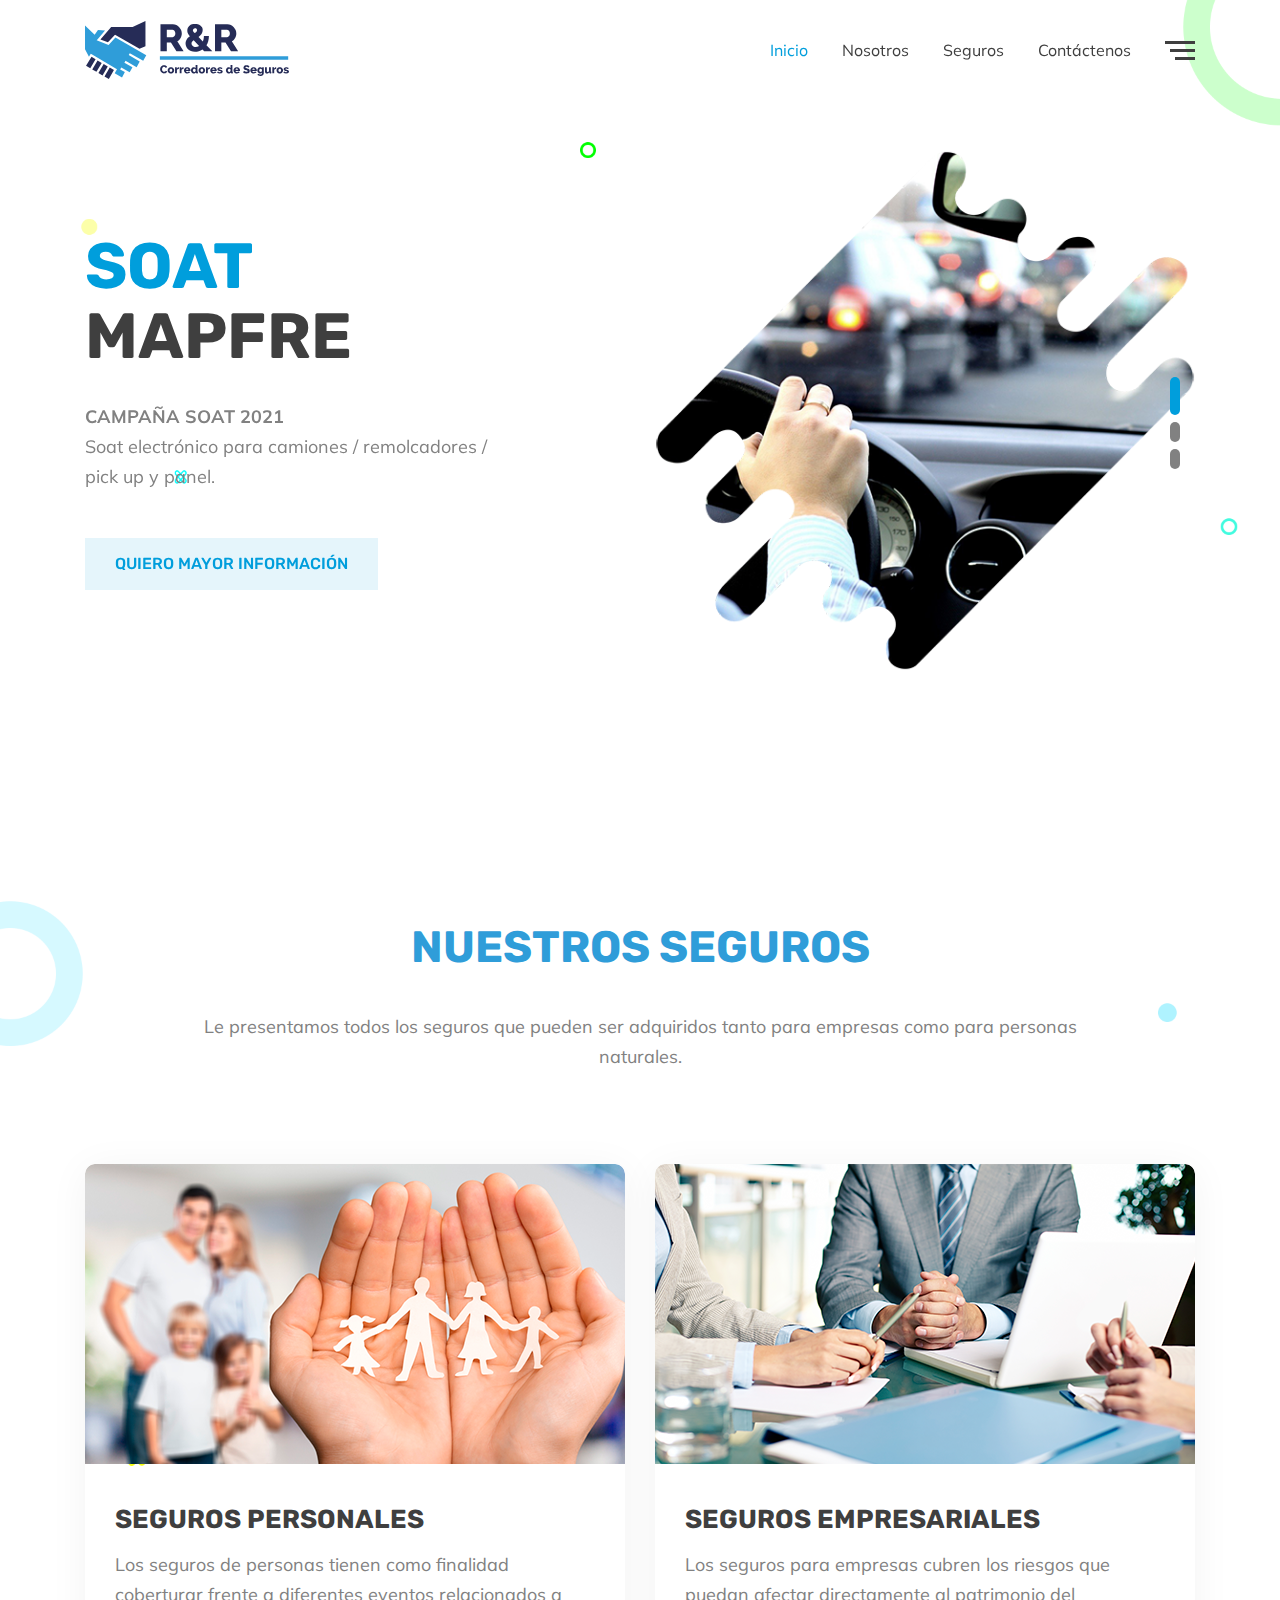
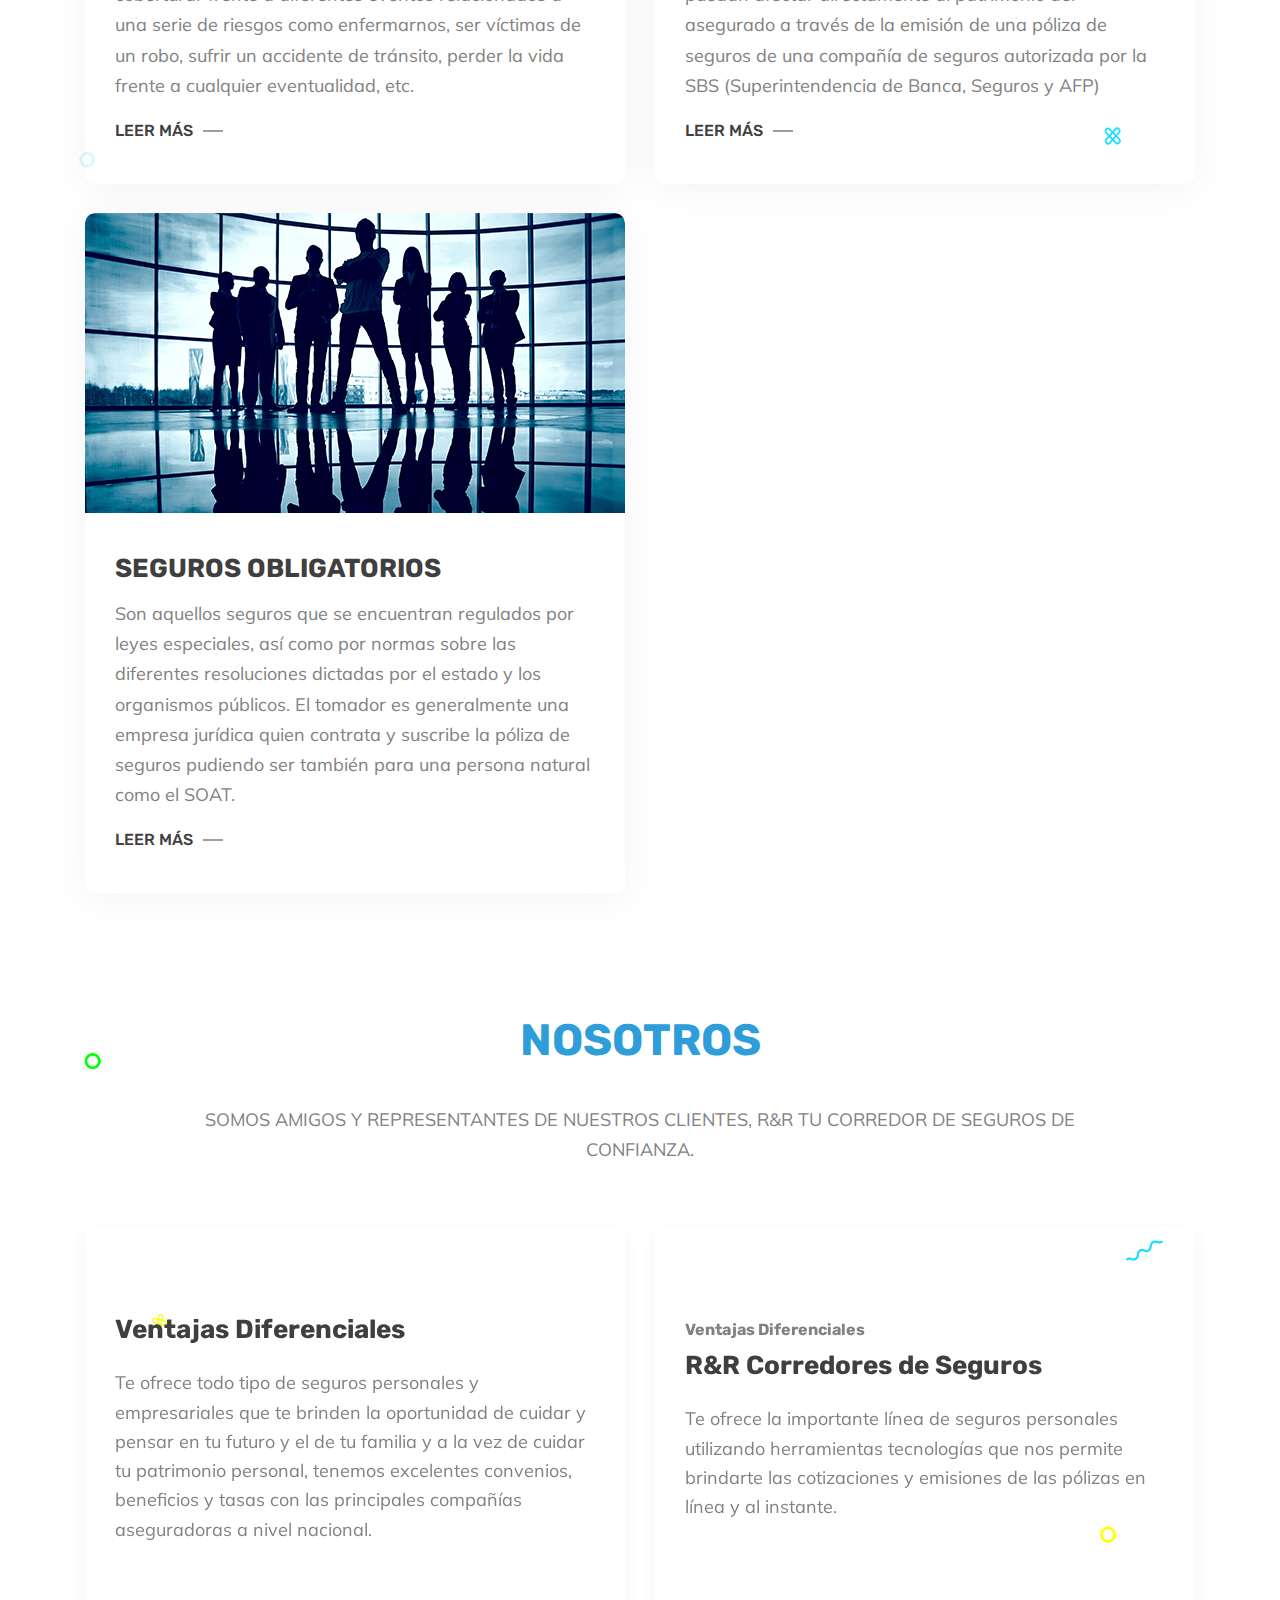
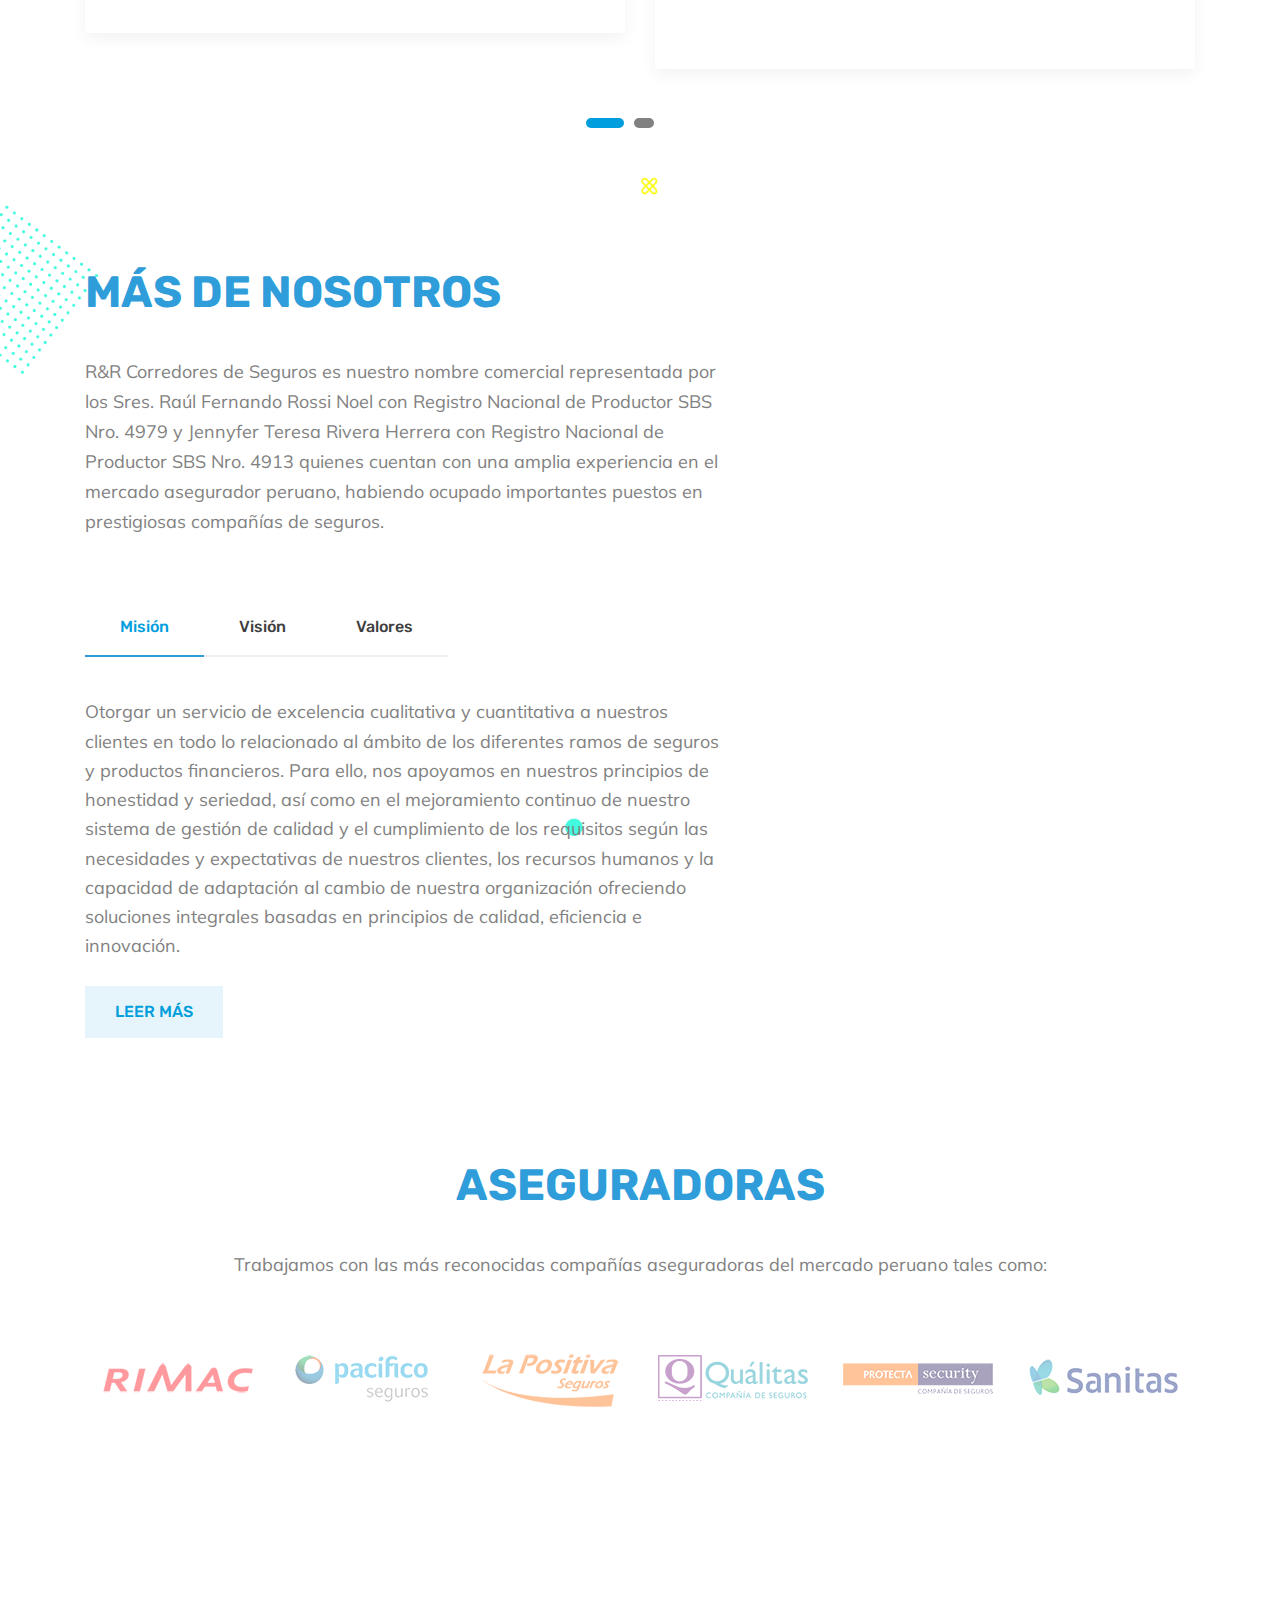
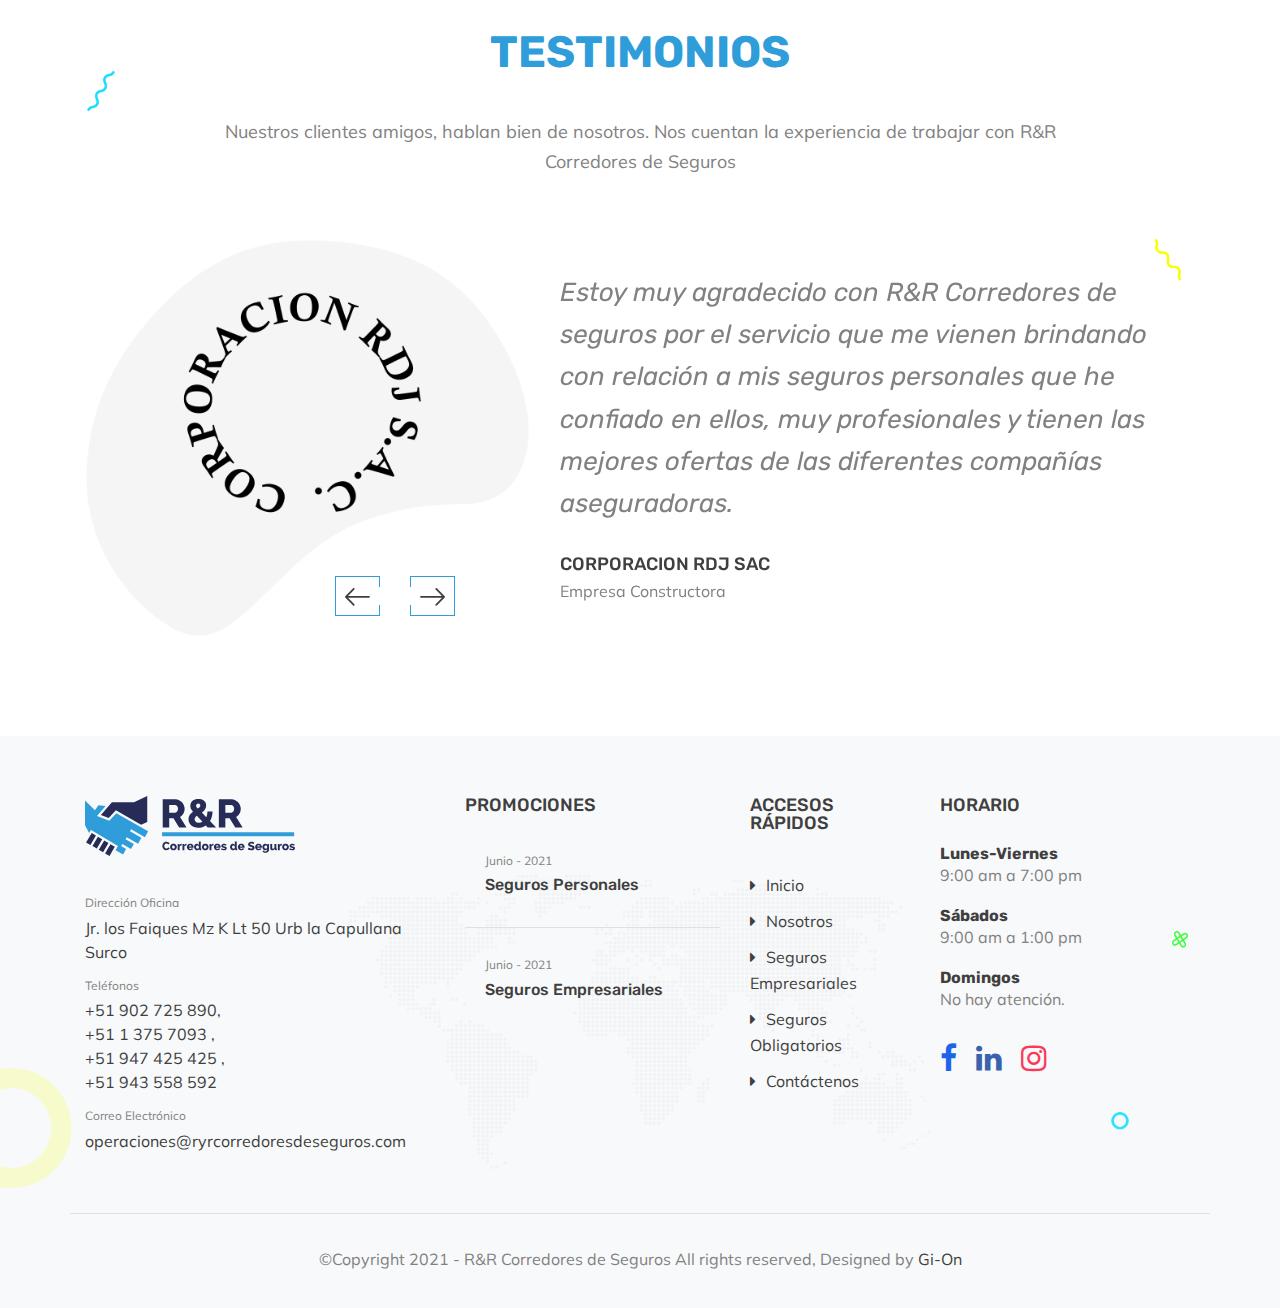
==== commit 7cb27c3f: "Update index.html" ====
--- a/index.html
+++ b/index.html
@@ -833,7 +833,7 @@
             <div class="container">
                <div class="row">
                   <div class="col-12">
-                    <div class="copyright-text text-center"> ©Copyright 2021 - R&R Corredores de Seguros All rights reserved, <span> Designed by <a href="https://www.rcdpsoft.com">RCDPSOFT</a></span></div>
+                    <div class="copyright-text text-center"> ©Copyright 2021 - R&R Corredores de Seguros All rights reserved, <span> Designed by <a href="https://github.com/Gi-0n">Gi-On</a></span></div>
                   </div>
                </div>
             </div>
--- a/assets/css/style.css
+++ b/assets/css/style.css
@@ -0,0 +1,2638 @@
+﻿@charset "UTF-8";
+
+*{
+    outline:0!important
+}
+input::-webkit-inner-spin-button,input::-webkit-outer-spin-button{
+    -webkit-appearance:none;
+    margin:0
+}
+input[type=number]{
+    -moz-appearance:textfield
+}
+input:-webkit-autofill,input:-webkit-autofill:active,input:-webkit-autofill:focus,input:-webkit-autofill:hover{
+    -webkit-transition:background-color 5000s ease-in-out 0s;
+    -o-transition:background-color 5000s ease-in-out 0s;
+    transition:background-color 5000s ease-in-out 0s
+}
+::-moz-selection{
+    text-shadow:none;
+    color:#fff
+}
+::selection{
+    text-shadow:none;
+    color:#fff
+}
+::-webkit-input-placeholder{
+    color:grey!important;
+    opacity:1!important
+}
+::-moz-placeholder{
+    color:grey!important;
+    opacity:1!important
+}
+:-ms-input-placeholder{
+    color:grey!important;
+    opacity:1!important
+}
+::-ms-input-placeholder{
+    color:grey!important;
+    opacity:1!important
+}
+::placeholder{
+    color:grey!important;
+    opacity:1!important
+}
+iframe{
+    max-width:100%
+}
+button:focus,input:focus,select:focus,textarea:focus{
+    outline:0!important
+}
+button,button[type=submit],input[type=submit]{
+    border:none;
+    background-color:transparent;
+    cursor:pointer;
+    -webkit-appearance:button;
+    -moz-appearance:button
+}
+select{
+    width:100%;
+    max-width:100%;
+    color:grey
+}
+textarea{
+    resize:none
+}
+img{
+    max-width:100%;
+    height:auto
+}
+a{
+    color:#3f3f3f;
+    -webkit-transition:.3s linear;
+    -o-transition:.3s linear;
+    transition:.3s linear
+}
+a:hover{
+    color:#1E2858
+}
+a,a:active,a:focus,a:hover,input,input:active,input:focus,input:hover,select,textarea{
+    text-decoration:none;
+    outline:0!important
+}
+h1,h2,h3,h4,h5,h6{
+    padding:0;
+    margin:0;
+    -ms-word-wrap:break-word;
+    word-wrap:break-word;
+    color:#3f3f3f;
+    font-weight:700;
+    line-height:1
+}
+h1 span,h2 span,h3 span,h4 span,h5 span,h6 span{
+    color:#009EDC
+}
+p:last-child{
+    margin:0
+}
+h1{
+    font-size:48px
+}
+h2{
+    font-size:30px
+}
+h3{
+    font-size:26px
+}
+h4{
+    font-size:18px
+}
+h5{
+    font-size:16px
+}
+h6{
+    font-size:14px
+}
+table{
+    width:100%;
+    max-width:100%
+}
+table td,table th{
+    border:1px solid #818181
+}
+pre{
+    border:1px solid;
+    border-radius:4px;
+    font-size:16px;
+    line-height:1.6;
+    margin-bottom:1.6em;
+    max-width:100%;
+    overflow:auto;
+    padding:.8em 1.6em
+}
+code{
+    background-color:rgba(27,31,35,.05);
+    border-radius:3px;
+    font-size:85%;
+    margin:0;
+    padding:.2em .4em
+}
+body{
+    overflow-x:hidden!important;
+    font-size:16px;
+    line-height:1.625;
+    color:#818181
+}
+.pt-0{
+    padding-top:0
+}
+.pt-10{
+    padding-top:10px
+}
+.pt-20{
+    padding-top:20px
+}
+.pt-30{
+    padding-top:30px
+}
+.pt-40{
+    padding-top:40px
+}
+.pt-50{
+    padding-top:50px
+}
+.pt-60{
+    padding-top:60px
+}
+.pt-70{
+    padding-top:70px
+}
+.pt-80{
+    padding-top:80px
+}
+.pt-90{
+    padding-top:90px
+}
+.pt-100{
+    padding-top:100px
+}
+.pt-110{
+    padding-top:110px
+}
+.pt-120{
+    padding-top:120px
+}
+.pt-130{
+    padding-top:130px
+}
+.pt-140{
+    padding-top:140px
+}
+.pt-150{
+    padding-top:150px
+}
+.pb-0{
+    padding-bottom:0
+}
+.pb-10{
+    padding-bottom:10px
+}
+.pb-20{
+    padding-bottom:20px
+}
+.pb-30{
+    padding-bottom:30px
+}
+.pb-40{
+    padding-bottom:40px
+}
+.pb-50{
+    padding-bottom:50px
+}
+.pb-60{
+    padding-bottom:60px
+}
+.pb-70{
+    padding-bottom:70px
+}
+.pb-80{
+    padding-bottom:80px
+}
+.pb-90{
+    padding-bottom:90px
+}
+.pb-100{
+    padding-bottom:100px
+}
+.pb-110{
+    padding-bottom:110px
+}
+.pb-120{
+    padding-bottom:120px
+}
+.pb-130{
+    padding-bottom:130px
+}
+.pb-140{
+    padding-bottom:140px
+}
+.pb-150{
+    padding-bottom:150px
+}
+.mt-0{
+    margin-top:0
+}
+.mt-10,.section-title h2{
+    margin-top:10px
+}
+.mt-20{
+    margin-top:20px
+}
+.mt-30{
+    margin-top:30px
+}
+.mt-40{
+    margin-top:40px
+}
+.mt-50{
+    margin-top:50px
+}
+.mt-60{
+    margin-top:60px
+}
+.mt-70{
+    margin-top:70px
+}
+.mt-80{
+    margin-top:80px
+}
+.mt-90{
+    margin-top:90px
+}
+.mt-100{
+    margin-top:100px
+}
+.mt-110{
+    margin-top:110px
+}
+.mt-120{
+    margin-top:120px
+}
+.mt-130{
+    margin-top:130px
+}
+.mt-140{
+    margin-top:140px
+}
+.mt-150{
+    margin-top:150px
+}
+.mb-0{
+    margin-bottom:0
+}
+.mb-10{
+    margin-bottom:10px
+}
+.mb-20,.pricing-navtab .nav-tabs .nav-link h4{
+    margin-bottom:20px
+}
+.mb-30,.single-project-item{
+    margin-bottom:30px
+}
+.about-nav-tab .nav-tabs,.mb-40{
+    margin-bottom:40px
+}
+.mb-50{
+    margin-bottom:50px
+}
+.mb-60{
+    margin-bottom:60px
+}
+.mb-70{
+    margin-bottom:70px
+}
+.mb-80{
+    margin-bottom:80px
+}
+.mb-90{
+    margin-bottom:90px
+}
+.mb-100{
+    margin-bottom:100px
+}
+.mb-110{
+    margin-bottom:110px
+}
+.mb-120{
+    margin-bottom:120px
+}
+.mb-130{
+    margin-bottom:130px
+}
+.mb-140{
+    margin-bottom:140px
+}
+.mb-150{
+    margin-bottom:150px
+}
+.pt-250{
+    padding-top:250px
+}
+@media only screen and (max-width:991px){
+    .pt-120{
+        padding-top:80px
+    }
+    .pb-120{
+        padding-bottom:80px
+    }
+    .pb-90{
+        padding-bottom:50px
+    }
+    .pb-70{
+        padding-bottom:30px
+    }
+}
+#countdown li .single-countdown h4,#countdown li.seperator,.about-nav-tab .nav-tabs .nav-link.active,.appointment-modal .modal-dialog .modal-content .form-title,.blog-details .post-meta li a:hover,.blog-details .post-tags li a:hover,.btn.btn-white span,.c1,.coming-soon-content h1,.header .header-main.style--one .main-menu #menu-button,.header .header-main.style--one .main-menu .nav li ul li:hover>a,.header .header-main.style--one .main-menu .nav li.current-menu-item>a,.header .header-main.style--one .main-menu .nav li.current-menu-parent>a,.list-check li i,.not-found-content p a,.offcanvas-wrapper .offcanvas-content .widget.widget_contact_info .single-info span,.page-title li,.pricing-navtab .nav-tabs .nav-link h4,.project-nav li.active,.section-title h3,.service-details .title,.single-blog-style--two .blog-content .post-meta li a:hover,.single-feature:hover .content h3,.single-process:hover .content h3,.single-service .icon,.single-service:hover h4,.single-team-member .team-info h4,.theme-input-group button,.vdo-btn{
+    color:#009EDC
+}
+#menu-button.menu-opened span::after,#menu-button.menu-opened span::before,-thumb.offcanvas-wrapper::-webkit-scrollbar,.bg-overlay:after,.btn-inline:hover:after,.c1-bg,.single-blog-item .blog-hover,::selection{
+    background-color:#2F9DD9
+}
+.about-nav-tab .nav-tabs .nav-link.active,.c1-bo,.owl-carousel .owl-nav button:before,.pagination li a.active,.pagination li a:hover,.pagination li span.active,.pagination li span:hover,.widget.widget_tag_cloud .tagcloud a:hover,blockquote{
+    border-color:#2F9DD9!important
+}
+.about-nav-tab .nav-tabs .nav-link,.back-to-top .back-toop-tooltip span,.blog-details .post-meta li,.blog-details .post-share li:first-child,.blog-details .post-tags li:first-child,.btn-inline,.header .header-main.sticky .main-menu .nav>li>a,.heading,.page-title li:not(:last-child):after,.single-blog-style--two .blog-content .post-meta li a,.single-blog-style--two .blog-content .post-meta li span,.single-process:hover .content h3,.single-project-item .project-body .project-meta span,.widget.widget_contact_info .single-info p,blockquote{
+    color:#3f3f3f
+}
+.btn-inline:after,.header .header-main.style--one .main-menu .offcanvas-trigger span,.heading-bg{
+    background-color:#3f3f3f
+}
+.heading-bo{
+    border-color:#3f3f3f!important
+}
+.blog-details .post-meta li a,.blog-details .post-tags li a,.header .header-main.style--one .main-menu .nav li ul li a,.text-color{
+    color:#818181
+}
+#menu-button span,#menu-button span:after,#menu-button span:before,.owl-carousel button.owl-dot,.text-color-bg{
+    background-color:#818181
+}
+.text-color-bo{
+    border-color:#818181!important
+}
+.back-to-top .back-toop-tooltip,.brand-logo img,.btn span:after,.btn span:before,.btn:after,.btn:before,.header .header-main.style--one .main-menu .nav li ul li ul,.single-blog-item .blog-button,.single-blog-item .blog-hover,.theme-input-group button,.trans2{
+    -webkit-transition:.2s linear;
+    -o-transition:.2s linear;
+    transition:.2s linear
+}
+#menu-button span,#menu-button span:after,#menu-button span:before,.bg-hover-gradient,.bg-hover-gradient:after,.btn-inline:after,.header .header-main.style--one .main-menu .offcanvas-trigger span,.offcanvas-overlay,.owl-carousel .owl-nav button,.owl-carousel .owl-nav button svg,.owl-carousel .owl-nav button:before,.owl-carousel button.owl-dot,.pagination li a,.pagination li a:after,.pagination li span,.pagination li span:after,.post-pagination .single-post-pagination .media-body a svg,.pricing-navtab .nav-tabs .nav-link,.pricing-navtab .nav-tabs .nav-link:after,.single-blog-style--two .blog-content,.single-feature,.single-feature .content h3,.single-process,.single-process .content h3,.single-service,.single-service h4,.single-service.style--two,.single-service.style--two svg path,.single-service.style--two:after,.theme-input-style,.trans3,.widget.widget_tag_cloud .tagcloud a,.widget.widget_tag_cloud .tagcloud a:after{
+    -webkit-transition:.3s linear;
+    -o-transition:.3s linear;
+    transition:.3s linear
+}
+.header .header-main .logo,.trans4,.vdo-btn svg,.video-area.style--two .vdo-btn-two svg{
+    -webkit-transition:.4s linear;
+    -o-transition:.4s linear;
+    transition:.4s linear
+}
+#countdown li .single-countdown,#countdown li.seperator,.about-nav-tab .nav-tabs .nav-link,.btn,.btn-inline,.page-title li,.project-details .project-meta li,.project-nav li,.rubik,.single-blog-item .blog-content .category,.single-blog-item .blog-content .posted-on,.single-blog-style--two .blog-content .category,.single-blog-style--two .posted-on,.single-counter p,.single-project-item .project-body .project-meta,.testimonial-slider .single-testimonial-slide .testimonial-content p,.vdo-btn,blockquote,h1,h2,h3,h4,h5,h6{
+    font-family:Rubik,sans-serif
+}
+.muli,body{
+    font-family:Muli,sans-serif
+}
+-thumb.offcanvas-wrapper::-webkit-scrollbar,.back-to-top,.bg-hover-gradient:after,.bg-overlay:after,.btn span:after,.btn span:before,.btn:after,.btn:before,.coming-soon-content h1,.gradient-bg,.owl-carousel button.owl-dot.active,.pagination li a:after,.pagination li span:after,.pricing-navtab .nav-tabs .nav-link:after,.single-service.style--two:after,.theme-input-group input,.widget.widget_tag_cloud .tagcloud a:after{
+    background:-webkit-gradient(linear,left bottom,right top,color-stop(0,#009EDC),color-stop(100%,#009EDC));
+    background:-webkit-linear-gradient(45deg,#009EDC 0,#009EDC 100%);
+    background:-o-linear-gradient(45deg,#009EDC 0,#009EDC 100%);
+    background:linear-gradient(45deg,#009EDC 0,#009EDC 100%)
+}
+.text-white *,.text-white h1,.text-white h2,.text-white h3,.text-white h4,.text-white h5,.text-white h6{
+    color:#fff
+}
+.section-pattern{
+    background-size:contain;
+    background-repeat:no-repeat
+}
+.footer-bg{
+    background-position:center
+}
+#countdown li .single-countdown,.box-shadow,.offcanvas-wrapper.active,.pricing-navtab .nav-tabs .nav-link,.pricing-navtab .tab-content .tab-pane,.single-blog-item,.single-blog-style--two:hover .border-hover,.single-feature,.single-process,.single-project-item,.single-service,.single-service.style--three:hover,.single-team-member .team-info .info-back,.single-team-member .team-info .info-front{
+    -webkit-box-shadow:0 5px 40px rgba(0,0,0,.05);
+    box-shadow:0 5px 40px rgba(0,0,0,.05)
+}
+.radius-5,.theme-input-group,.theme-input-group input{
+    border-radius:5px
+}
+#countdown li .single-countdown,.pricing-navtab .nav-tabs .nav-link,.pricing-navtab .tab-content .tab-pane,.radius-10,.single-feature,.single-process,.single-project-item,.single-service,.single-team-member .team-info .info-back,.single-team-member .team-info .info-front,.vdo-btn,.video-area.style--two{
+    border-radius:10px
+}
+#countdown li .single-countdown,.box-shadow,.offcanvas-wrapper.active,.pricing-navtab .nav-tabs .nav-link,.pricing-navtab .tab-content .tab-pane,.single-blog-item,.single-blog-style--two:hover .border-hover,.single-feature,.single-process,.single-project-item,.single-service,.single-service.style--three:hover,.single-team-member .team-info .info-back,.single-team-member .team-info .info-front{
+    -webkit-box-shadow:0 5px 40px rgba(0,0,0,.05);
+    box-shadow:0 5px 40px rgba(0,0,0,.05)
+}
+.no-shadow,.single-process,.single-service.style--three{
+    -webkit-box-shadow:none;
+    box-shadow:none
+}
+.list-inline{
+    margin-bottom:0
+}
+.list-inline li{
+    display:inline-block
+}
+.list-check{
+    margin-bottom:0;
+    padding:0;
+    list-style:none
+}
+.list-check li{
+    font-size:18px;
+    font-style:italic;
+    padding-left:35px;
+    position:relative
+}
+.list-check li:not(:last-child){
+    margin-bottom:20px
+}
+.list-check li i{
+    position:absolute;
+    left:0;
+    top:0;
+    line-height:inherit
+}
+.social_icon_list li:not(:last-child){
+    margin-right:15px
+}
+.social_icon_list li a{
+    font-size:30px
+}
+.social_icon_list li a .fa-facebook{
+    color:#1d65e8
+}
+.social_icon_list li a .fa-twitter{
+    color:#18bbea
+}
+.social_icon_list li a .fa-linkedin{
+    color:#3862ae
+}
+.social_icon_list li a .fa-instagram{
+    color:#fb3958
+}
+.custom-owl{
+    margin:-20px
+}
+.custom-owl .owl-stage-outer{
+    padding:20px;
+    margin-right:-30px
+}
+.owl-carousel .owl-nav button{
+    position:relative;
+    height:40px;
+    width:45px;
+    display:-webkit-inline-box;
+    display:-ms-inline-flexbox;
+    display:inline-flex;
+    -webkit-box-pack:center;
+    -ms-flex-pack:center;
+    justify-content:center;
+    -webkit-box-align:center;
+    -ms-flex-align:center;
+    align-items:center
+}
+.owl-carousel .owl-nav button:after,.owl-carousel .owl-nav button:before{
+    position:absolute;
+    content:''
+}
+.owl-carousel .owl-nav button:before{
+    left:0;
+    top:0;
+    width:100%;
+    height:100%;
+    z-index:-2;
+    border:1px solid
+}
+.owl-carousel .owl-nav button:after{
+    height:18px;
+    width:1px;
+    background-color:#fff;
+    right:0;
+    z-index:-1
+}
+.owl-carousel .owl-nav button.owl-next{
+    margin-left:15px
+}
+.owl-carousel .owl-nav button.owl-next:after{
+    right:auto;
+    left:0
+}
+.owl-carousel .owl-nav button.owl-prev{
+    margin-right:15px
+}
+.owl-carousel .owl-nav button:hover path{
+    fill:#009EDC
+}
+.owl-carousel button.owl-dot{
+    display:inline-block;
+    height:20px;
+    width:10px;
+    border-radius:5px
+}
+.owl-carousel button.owl-dot.active{
+    height:38px
+}
+.owl-carousel.dots-horizontal button.owl-dot{
+    height:10px;
+    width:20px;
+    margin:0 5px
+}
+.owl-carousel.dots-horizontal button.owl-dot.active{
+    width:38px
+}
+.bg-overlay{
+    position:relative;
+    z-index:1
+}
+.bg-overlay:after{
+    position:absolute;
+    content:'';
+    left:0;
+    top:0;
+    width:100%;
+    height:100%;
+    opacity:.8;
+    z-index:-1
+}
+.bg-hover-gradient,.pagination li a,.pagination li span,.pricing-navtab .nav-tabs .nav-link,.single-service.style--two,.widget.widget_tag_cloud .tagcloud a{
+    position:relative;
+    z-index:1;
+    overflow:hidden
+}
+.bg-hover-gradient:after,.pagination li a:after,.pagination li span:after,.pricing-navtab .nav-tabs .nav-link:after,.single-service.style--two:after,.widget.widget_tag_cloud .tagcloud a:after{
+    position:absolute;
+    content:'';
+    left:0;
+    top:0;
+    width:100%;
+    height:100%;
+    z-index:-1;
+    opacity:0;
+    visibility:hidden
+}
+.active.single-service.style--two,.bg-hover-gradient.active,.bg-hover-gradient:hover,.pagination li a.active,.pagination li a:hover,.pagination li span.active,.pagination li span:hover,.pricing-navtab .nav-tabs .active.nav-link,.pricing-navtab .nav-tabs .nav-link:hover,.single-service.style--two:hover,.widget.widget_tag_cloud .tagcloud a.active,.widget.widget_tag_cloud .tagcloud a:hover{
+    color:#fff;
+    background-color:#fb4275
+}
+.active.single-service.style--two *,.active.single-service.style--two a,.bg-hover-gradient.active *,.bg-hover-gradient.active a,.bg-hover-gradient:hover *,.bg-hover-gradient:hover a,.pagination li a.active *,.pagination li a.active a,.pagination li a:hover *,.pagination li a:hover a,.pagination li span.active *,.pagination li span.active a,.pagination li span:hover *,.pagination li span:hover a,.pricing-navtab .nav-tabs .active.nav-link *,.pricing-navtab .nav-tabs .active.nav-link a,.pricing-navtab .nav-tabs .nav-link:hover *,.pricing-navtab .nav-tabs .nav-link:hover a,.single-service.style--two:hover *,.single-service.style--two:hover a,.widget.widget_tag_cloud .tagcloud a.active *,.widget.widget_tag_cloud .tagcloud a.active a,.widget.widget_tag_cloud .tagcloud a:hover *,.widget.widget_tag_cloud .tagcloud a:hover a{
+    color:#fff
+}
+.active.single-service.style--two:after,.bg-hover-gradient.active:after,.bg-hover-gradient:hover:after,.pagination li a.active:after,.pagination li a:hover:after,.pagination li span.active:after,.pagination li span:hover:after,.pricing-navtab .nav-tabs .active.nav-link:after,.pricing-navtab .nav-tabs .nav-link:hover:after,.single-service.style--two:hover:after,.widget.widget_tag_cloud .tagcloud a.active:after,.widget.widget_tag_cloud .tagcloud a:hover:after{
+    opacity:1;
+    visibility:visible
+}
+.small_text,.widget.widget_contact_info .single-info span,.widget.widget_recent_entries .single-post .post-content .posted-on,.widget.widget_related_post .single-post .post-content .posted-on{
+    font-size:12px;
+    line-height:1.2;
+    margin-bottom:5px;
+    display:block
+}
+.theme-input-group{
+    position:relative;
+    width:100%;
+    overflow:hidden;
+    -webkit-box-shadow:0 4px 40px rgba(251,67,116,.4);
+    box-shadow:0 4px 40px rgba(251,67,116,.4)
+}
+.theme-input-group input{
+    width:100%;
+    height:50px;
+    border:none;
+    padding-left:15px;
+    padding-right:50px;
+    color:#fff
+}
+.theme-input-group input::-webkit-input-placeholder{
+    color:#fff!important
+}
+.theme-input-group input::-moz-placeholder{
+    color:#fff!important
+}
+.theme-input-group input:-ms-input-placeholder{
+    color:#fff!important
+}
+.theme-input-group input::-ms-input-placeholder{
+    color:#fff!important
+}
+.theme-input-group input::placeholder{
+    color:#fff!important
+}
+.theme-input-group button{
+    position:absolute;
+    top:0;
+    right:0;
+    width:50px;
+    height:100%;
+    display:-webkit-box;
+    display:-ms-flexbox;
+    display:flex;
+    -webkit-box-align:center;
+    -ms-flex-align:center;
+    align-items:center;
+    -webkit-box-pack:center;
+    -ms-flex-pack:center;
+    justify-content:center;
+    background-color:#fff
+}
+.theme-input-group button i{
+    -webkit-transition:.3s;
+    -o-transition:.3s;
+    transition:.3s;
+    -webkit-backface-visibility:hidden;
+    backface-visibility:hidden
+}
+.theme-input-group button:hover i{
+    -webkit-transform:scale(1.2);
+    -ms-transform:scale(1.2);
+    transform:scale(1.2)
+}
+.theme-input-style{
+    border:1px solid #e0e0e0;
+    height:50px;
+    width:100%;
+    padding:0 20px
+}
+.theme-input-style:focus{
+    border-color:#f3f3f3;
+    background-color:#f3f3f3
+}
+textarea.theme-input-style{
+    height:200px;
+    padding:20px 20px
+}
+.border-bottom{
+    border-bottom:1px solid #e0e0e0!important
+}
+.ov-hidden,.single-project-item{
+    overflow:hidden
+}
+.ovx-hidden{
+    overflow-x:hidden
+}
+.pagination{
+    margin-top:20px
+}
+.pagination li{
+    margin:0 5px
+}
+.pagination li a,.pagination li span{
+    padding:11px 17px;
+    border:1px solid #e0e0e0;
+    line-height:1;
+    position:relative;
+    display:-webkit-inline-box;
+    display:-ms-inline-flexbox;
+    display:inline-flex;
+    width:100%;
+    height:100%;
+    -webkit-box-pack:center;
+    -ms-flex-pack:center;
+    justify-content:center;
+    -webkit-box-align:center;
+    -ms-flex-align:center;
+    align-items:center
+}
+.pagination li.nav-btn a{
+    border:none;
+    padding:11px
+}
+.pagination li a{
+    position:relative
+}
+.pagination li a svg:first-child{
+    position:absolute
+}
+.pagination li a:hover svg:last-child path{
+    stroke:#fff;
+    fill:#fff
+}
+blockquote{
+    padding:15px 20px;
+    border-left:2px solid;
+    font-size:18px;
+    font-style:italic
+}
+.form-response{
+    background-color:rgba(251,66,117,.2)
+}
+.form-response span{
+    display:block;
+    margin-top:20px;
+    margin-bottom:30px;
+    padding:10px 15px
+}
+.animated{
+    -webkit-animation-duration:1s;
+    animation-duration:1s;
+    -webkit-animation-fill-mode:backwards;
+    animation-fill-mode:backwards
+}
+@-webkit-keyframes fadeIn{
+    0%{
+        opacity:0
+    }
+    100%{
+        opacity:1
+    }
+}
+@keyframes fadeIn{
+    0%{
+        opacity:0
+    }
+    100%{
+        opacity:1
+    }
+}
+.fadeIn{
+    -webkit-animation-name:fadeIn;
+    animation-name:fadeIn
+}
+@-webkit-keyframes fadeOut{
+    0%{
+        opacity:1
+    }
+    100%{
+        opacity:0
+    }
+}
+@keyframes fadeOut{
+    0%{
+        opacity:1
+    }
+    100%{
+        opacity:0
+    }
+}
+.fadeOut{
+    -webkit-animation-name:fadeOut;
+    animation-name:fadeOut
+}
+@-webkit-keyframes fadeInDown{
+    0%{
+        opacity:0;
+        -webkit-transform:translate3d(0,-40px,0);
+        transform:translate3d(0,-40px,0)
+    }
+    to{
+        opacity:1;
+        -webkit-transform:translateZ(0);
+        transform:translateZ(0)
+    }
+}
+@keyframes fadeInDown{
+    0%{
+        opacity:0;
+        -webkit-transform:translate3d(0,-40px,0);
+        transform:translate3d(0,-40px,0)
+    }
+    to{
+        opacity:1;
+        -webkit-transform:translateZ(0);
+        transform:translateZ(0)
+    }
+}
+.fadeInDown{
+    -webkit-animation-name:fadeInDown;
+    animation-name:fadeInDown
+}
+@-webkit-keyframes fadeInUp{
+    0%{
+        opacity:0;
+        -webkit-transform:translate3d(0,40px,0);
+        transform:translate3d(0,40px,0)
+    }
+    to{
+        opacity:1;
+        -webkit-transform:translateZ(0);
+        transform:translateZ(0)
+    }
+}
+@keyframes fadeInUp{
+    0%{
+        opacity:0;
+        -webkit-transform:translate3d(0,40px,0);
+        transform:translate3d(0,40px,0)
+    }
+    to{
+        opacity:1;
+        -webkit-transform:translateZ(0);
+        transform:translateZ(0)
+    }
+}
+.fadeInUp{
+    -webkit-animation-name:fadeInUp;
+    animation-name:fadeInUp
+}
+@-webkit-keyframes rotation{
+    from{
+        -webkit-transform:rotate(0);
+        transform:rotate(0)
+    }
+    to{
+        -webkit-transform:rotate(359deg);
+        transform:rotate(359deg)
+    }
+}
+@keyframes rotation{
+    from{
+        -webkit-transform:rotate(0);
+        transform:rotate(0)
+    }
+    to{
+        -webkit-transform:rotate(359deg);
+        transform:rotate(359deg)
+    }
+}
+@-webkit-keyframes wink{
+    from{
+        opacity:0
+    }
+    to{
+        opacity:1
+    }
+}
+@keyframes wink{
+    from{
+        opacity:0
+    }
+    to{
+        opacity:1
+    }
+}
+.preloader{
+    z-index:999999;
+    display:-webkit-box;
+    display:-ms-flexbox;
+    display:flex;
+    -webkit-box-pack:center;
+    -ms-flex-pack:center;
+    justify-content:center;
+    -webkit-box-align:center;
+    -ms-flex-align:center;
+    align-items:center;
+    background-color:#fff
+}
+.preloader .loader{
+    height:70px;
+    width:70px;
+    position:relative;
+    display:-webkit-inline-box;
+    display:-ms-inline-flexbox;
+    display:inline-flex;
+    -webkit-box-align:center;
+    -ms-flex-align:center;
+    align-items:center;
+    -webkit-box-pack:center;
+    -ms-flex-pack:center;
+    justify-content:center
+}
+.preloader .loader:before{
+    content:"";
+    display:block;
+    position:absolute;
+    left:-1px;
+    top:-1px;
+    height:100%;
+    width:100%;
+    -webkit-animation:rotation 1s linear infinite;
+    animation:rotation 1s linear infinite;
+    border:1px solid #1E2858;
+    border-top:1px solid transparent;
+    border-radius:100%
+}
+.preloader .loader .icon{
+    -webkit-animation:wink 1s ease-in-out infinite alternate;
+    animation:wink 1s ease-in-out infinite alternate
+}
+.btn{
+    border:none;
+    border-radius:0;
+    padding:0;
+    font-size:16px;
+    font-weight:500;
+    line-height:52px;
+    position:relative;
+    text-transform:uppercase;
+    -webkit-transition:.3s ease-in-out .2s;
+    -o-transition:.3s ease-in-out .2s;
+    transition:.3s ease-in-out .2s;
+    z-index:9;
+    color:#009EDC!important;
+    background-color:rgba(0,158,220,.1)!important
+}
+.btn span{
+    display:block;
+    padding:0 30px
+}
+.btn span:after,.btn span:before,.btn:after,.btn:before{
+    content:"";
+    position:absolute;
+    -webkit-transition-duration:.4s;
+    -o-transition-duration:.4s;
+    transition-duration:.4s
+}
+.btn:after,.btn:before{
+    width:0;
+    height:2px
+}
+.btn span:after,.btn span:before{
+    width:2px;
+    height:0
+}
+.btn:before{
+    left:50%;
+    top:0
+}
+.btn:after{
+    left:50%;
+    bottom:0
+}
+.btn span:after{
+    top:50%;
+    left:0
+}
+.btn span:before{
+    top:50%;
+    right:0
+}
+.btn:hover:after,.btn:hover:before{
+    width:100%;
+    left:0
+}
+.btn:hover span:after,.btn:hover span:before{
+    height:100%;
+    top:0
+}
+.btn:focus{
+    -webkit-box-shadow:none;
+    box-shadow:none
+}
+.btn.btn-white{
+    background-color:#f8f8f8!important
+}
+.vdo-btn{
+    display:inline-block;
+    background-color:#fff;
+    padding:30px 40px;
+    -webkit-box-shadow:0 4px 12px rgba(0,0,0,.05);
+    box-shadow:0 4px 12px rgba(0,0,0,.05);
+    font-size:18px;
+    white-space:nowrap;
+    font-weight:500
+}
+.vdo-btn svg{
+    margin-right:15px
+}
+.vdo-btn:hover svg{
+    -webkit-transform:rotate(360deg);
+    -ms-transform:rotate(360deg);
+    transform:rotate(360deg)
+}
+.btn-inline{
+    position:relative;
+    display:inline-block;
+    text-transform:uppercase;
+    font-weight:500
+}
+.btn-inline:after{
+    position:absolute;
+    left:calc(100% + 10px);
+    height:1px;
+    width:20px;
+    content:'';
+    top:50%;
+    -webkit-transform:translateY(-50%);
+    -ms-transform:translateY(-50%);
+    transform:translateY(-50%)
+}
+.btn-inline:hover:after{
+    left:calc(100% + 15px)
+}
+.section-title{
+    margin-bottom:62px
+}
+.section-title h3{
+    font-weight:500
+}
+.section-title h2{
+    font-size:44px;
+    line-height:1.23
+}
+.section-title p{
+    font-size:18px;
+    line-height:1.67;
+    max-width:890px;
+    margin-top:38px
+}
+.section-title.text-center p{
+    margin-left:auto;
+    margin-right:auto
+}
+.section-title.text-right p{
+    margin-left:auto!important
+}
+@media only screen and (max-width:991px){
+    .section-title br{
+        display:none
+    }
+}
+@media only screen and (max-width:767px){
+    .section-title{
+        margin-bottom:42px
+    }
+    .section-title h2{
+        font-size:40px
+    }
+    .section-title p{
+        margin-top:28px
+    }
+}
+@media only screen and (max-width:379px){
+    .section-title h3{
+        font-size:20px
+    }
+    .section-title h2{
+        font-size:30px
+    }
+}
+.page-title-bg{
+    background-size:cover;
+    background-position:center
+}
+.page-title h2{
+    margin-top:-9px;
+    margin-bottom:10px;
+    font-size:44px;
+    line-height:1.3
+}
+@media only screen and (max-width:991px){
+    .page-title h2 br{
+        display:none
+    }
+}
+.page-title li{
+    font-size:18px;
+    font-weight:500
+}
+.page-title li:not(:last-child){
+    position:relative;
+    padding-right:15px;
+    margin-right:10px
+}
+.page-title li:not(:last-child):after{
+    right:0;
+    position:absolute;
+    content:'/';
+    top:50%;
+    -webkit-transform:translateY(-50%);
+    -ms-transform:translateY(-50%);
+    transform:translateY(-50%)
+}
+.widget:not(:last-child){
+    margin-bottom:60px
+}
+.widget ul:not(.social_icon_list){
+    padding:0;
+    margin:0;
+    list-style:none
+}
+.widget ul:not(.social_icon_list) li:not(:last-child){
+    margin-bottom:15px
+}
+.widget ul:not(.social_icon_list) li a{
+    position:relative
+}
+.widget ul:not(.social_icon_list) li a:before{
+    font-family:FontAwesome;
+    content:"";
+    margin-right:10px
+}
+.widget>ul{
+    margin-top:-8px
+}
+.widget .widget-logo,.widget .widget-title{
+    margin-bottom:40px
+}
+.widget .widget-title *{
+    font-weight:500;
+    text-transform:uppercase
+}
+.widget.widget_contact_info .single-info:not(:last-child){
+    margin-bottom:15px
+}
+.widget.widget_contact_info .single-info p{
+    line-height:1.5
+}
+.widget.widget_contact_info .single-info p a{
+    display:block
+}
+.widget.widget_contact_info .single-info p a:not(:last-child):after{
+    content:','
+}
+.widget.widget_recent_entries .single-post:not(:last-child),.widget.widget_related_post .single-post:not(:last-child){
+    padding-bottom:30px;
+    margin-bottom:30px;
+    border-bottom:1px solid #e0e0e0
+}
+.widget.widget_recent_entries .single-post .post-image,.widget.widget_related_post .single-post .post-image{
+    margin-right:20px
+}
+.widget.widget_recent_entries .single-post .post-content h5,.widget.widget_related_post .single-post .post-content h5{
+    font-weight:500;
+    line-height:1.5
+}
+.widget.widget_newsletter .newsletter-content p{
+    margin-top:-8px;
+    margin-bottom:25PX
+}
+.widget.widget_flicker ul{
+    margin-bottom:-15px;
+    margin-right:-22px;
+    max-width:100%
+}
+.widget.widget_flicker ul li{
+    -webkit-box-flex:0;
+    -ms-flex:0 0 33.33%;
+    flex:0 0 33.33%;
+    max-width:33.33%;
+    width:100%
+}
+.widget.widget_flicker ul li a{
+    padding:0
+}
+.widget.widget_flicker ul li a:before{
+    display:none
+}
+.widget.widget_related_post .single-post:not(:last-child){
+    padding-bottom:20px;
+    margin-bottom:20px
+}
+.widget.widget_tag_cloud .tagcloud{
+    margin-right:-6px;
+    margin-bottom:-15px
+}
+.widget.widget_tag_cloud .tagcloud a{
+    display:inline-block;
+    padding:8px 5px;
+    border:1px solid #e0e0e0;
+    line-height:1;
+    margin-right:2px;
+    margin-bottom:8px
+}
+.widget.widget_search .input-group{
+    position:relative;
+    z-index:1
+}
+.widget.widget_search .input-group .theme-input-style{
+    padding-right:40px
+}
+.widget.widget_search .input-group .submit-btn{
+    position:absolute;
+    right:20px;
+    top:50%;
+    -webkit-transform:translateY(-50%);
+    -ms-transform:translateY(-50%);
+    transform:translateY(-50%);
+    padding:0
+}
+.widget.widget_search .input-group .submit-btn:hover svg path{
+    fill:#fb4275
+}
+.back-to-top{
+    opacity:0;
+    visibility:hidden;
+    cursor:pointer;
+    width:35px;
+    height:35px;
+    -webkit-box-shadow:0 4px 40px rgba(251,67,116,.4);
+    box-shadow:0 4px 40px rgba(251,67,116,.4);
+    font-size:16px;
+    color:#fff;
+    border-radius:50%;
+    display:inline-block;
+    text-align:center;
+    line-height:35px;
+    bottom:10%;
+    right:4%;
+    -webkit-transform:scale(0);
+    -ms-transform:scale(0);
+    transform:scale(0);
+    -webkit-transition:.3s ease-in;
+    -o-transition:.3s ease-in;
+    transition:.3s ease-in;
+    background-color:#fb4275
+}
+.back-to-top.show{
+    -webkit-transform:scale(1);
+    -ms-transform:scale(1);
+    transform:scale(1);
+    opacity:1;
+    visibility:visible;
+    z-index:999
+}
+.back-to-top .back-toop-tooltip{
+    position:absolute;
+    top:-65px;
+    -webkit-transform:rotate(-90deg) translateX(20px);
+    -ms-transform:rotate(-90deg) translateX(20px);
+    transform:rotate(-90deg) translateX(20px);
+    width:100px;
+    left:-33px;
+    line-height:1;
+    opacity:0;
+    visibility:hidden;
+    -webkit-backface-visibility:hidden;
+    backface-visibility:hidden
+}
+.back-to-top .back-toop-tooltip span{
+    font-size:14px;
+    font-weight:700;
+    text-transform:uppercase
+}
+.back-to-top .top-arrow{
+    border-bottom:2px solid #fff;
+    border-left:2px solid #fff;
+    height:8px;
+    -webkit-transform:rotate(135deg);
+    -ms-transform:rotate(135deg);
+    transform:rotate(135deg);
+    width:8px;
+    position:absolute;
+    left:14px;
+    top:13px;
+    -webkit-transition:all .2s ease-in-out;
+    -o-transition:all .2s ease-in-out;
+    transition:all .2s ease-in-out
+}
+.back-to-top .top-line{
+    background-color:#fff;
+    height:10px;
+    left:18px;
+    position:absolute;
+    top:14px;
+    width:2px;
+    margin-left:-1px;
+    -webkit-transition:all .2s ease-in-out;
+    -o-transition:all .2s ease-in-out;
+    transition:all .2s ease-in-out
+}
+.back-to-top:hover .back-toop-tooltip{
+    -webkit-transform:rotate(-90deg) translateX(5px);
+    -ms-transform:rotate(-90deg) translateX(5px);
+    transform:rotate(-90deg) translateX(5px);
+    opacity:1;
+    visibility:visible
+}
+.back-to-top:hover .top-line{
+    height:14px;
+    top:12px
+}
+.back-to-top:hover .top-arrow{
+    top:11px
+}
+.appointment-modal .modal-dialog{
+    max-width:100%;
+    margin:0 auto
+}
+.appointment-modal .modal-dialog .modal-content{
+    padding:40px 60px;
+    position:relative;
+    border:none
+}
+@media only screen and (max-width:379px){
+    .appointment-modal .modal-dialog .modal-content{
+        padding:40px
+    }
+}
+.appointment-modal .modal-dialog .modal-content .close{
+    position:absolute;
+    right:30px;
+    top:30px
+}
+.appointment-modal .modal-dialog .modal-content .form-title{
+    font-size:44px;
+    font-weight:500;
+    margin-bottom:40px
+}
+.appointment-modal .modal-dialog .modal-content .theme-input-style{
+    margin-bottom:30px
+}
+.header{
+    min-height:100px
+}
+.header .header-main.sticky{
+    background-color:#fff;
+    -webkit-box-shadow:0 4px 12px rgba(0,0,0,.05);
+    box-shadow:0 4px 12px rgba(0,0,0,.05)
+}
+.header .header-main.sticky .logo .default-logo{
+    display:none
+}
+.header .header-main.sticky .logo .sticky-logo{
+    display:block
+}
+.header .header-main .logo .sticky-logo{
+    display:none
+}
+.header .header-main.style--one .main-menu #menu-button{
+    display:none;
+    font-size:28px;
+    cursor:pointer
+}
+.header .header-main.style--one .main-menu .nav{
+    margin-right:17px
+}
+.header .header-main.style--one .main-menu .nav li{
+    position:relative
+}
+.header .header-main.style--one .main-menu .nav li a{
+    display:block;
+    line-height:1;
+    position:relative;
+    z-index:1;
+    text-transform:capitalize
+}
+.header .header-main.style--one .main-menu .nav li ul{
+    position:absolute;
+    left:0;
+    top:-2000px;
+    opacity:0;
+    visibility:hidden;
+    background-color:#fff;
+    width:210px;
+    padding:15px 0;
+    -webkit-box-shadow:0 5px 20px rgba(0,0,0,.05);
+    box-shadow:0 5px 20px rgba(0,0,0,.05);
+    -webkit-transform:translate3d(0,-5px,0);
+    transform:translate3d(0,-5px,0);
+    -webkit-transition:-webkit-transform .2s ease-out;
+    transition:-webkit-transform .2s ease-out;
+    -o-transition:transform .2s ease-out;
+    transition:transform .2s ease-out;
+    transition:transform .2s ease-out,-webkit-transform .2s ease-out;
+    z-index:9
+}
+.header .header-main.style--one .main-menu .nav li ul li{
+    display:block;
+    width:100%;
+    line-height:1;
+    font-size:16px
+}
+.header .header-main.style--one .main-menu .nav li ul li:hover>a{
+    margin-left:5px
+}
+.header .header-main.style--one .main-menu .nav li ul li a{
+    padding:10px 30px
+}
+.header .header-main.style--one .main-menu .nav li ul li ul{
+    top:0;
+    left:calc(100% + 20px)
+}
+.header .header-main.style--one .main-menu .nav li ul li:hover>ul{
+    opacity:1;
+    visibility:visible;
+    top:0;
+    left:100%
+}
+.header .header-main.style--one .main-menu .nav>li{
+    display:inline-block;
+    padding:0 17px
+}
+.header .header-main.style--one .main-menu .nav>li>a{
+    line-height:100px;
+    position:relative
+}
+.header .header-main.style--one .main-menu .nav>li:hover>ul{
+    opacity:1;
+    visibility:visible;
+    top:100%;
+    -webkit-transform:translate3d(0,0,0);
+    transform:translate3d(0,0,0)
+}
+.header .header-main.style--one .main-menu .offcanvas-trigger{
+    display:inline-block;
+    width:30px;
+    cursor:pointer
+}
+.header .header-main.style--one .main-menu .offcanvas-trigger span{
+    display:block;
+    height:3px
+}
+.header .header-main.style--one .main-menu .offcanvas-trigger span:nth-child(2){
+    margin:5px 0;
+    margin-left:5px
+}
+.header .header-main.style--one .main-menu .offcanvas-trigger span:nth-child(3){
+    margin-left:10px
+}
+.header .header-main.style--one .main-menu .offcanvas-trigger:hover span{
+    margin-left:0!important
+}
+.header .header-main:not(.sticky).text-white .main-menu #menu-button span,.header .header-main:not(.sticky).text-white .main-menu #menu-button span:after,.header .header-main:not(.sticky).text-white .main-menu #menu-button span:before{
+    background-color:#fff
+}
+.header .header-main:not(.sticky).text-white .main-menu .nav>li.current-menu-item>a,.header .header-main:not(.sticky).text-white .main-menu .nav>li.current-menu-parent>a,.header .header-main:not(.sticky).text-white .main-menu .nav>li:hover>a{
+    opacity:.8;
+    color:#fff!important
+}
+.header .header-main:not(.sticky).text-white .main-menu .offcanvas-trigger span{
+    background-color:#fff
+}
+@media only screen and (max-width:991px){
+    .header .header-main.style--one{
+        padding:20px 0
+    }
+    .header .header-main.style--one .row{
+        position:relative
+    }
+    .header .header-main.style--one .row div:nth-child(2){
+        position:static
+    }
+    .header .header-main.style--one .main-menu{
+        text-align:right;
+        position:initial
+    }
+    .header .header-main.style--one .main-menu #menu-button{
+        display:-webkit-inline-box;
+        display:-ms-inline-flexbox;
+        display:inline-flex;
+        height:25px;
+        width:25px;
+        -webkit-box-align:center;
+        -ms-flex-align:center;
+        align-items:center;
+        -webkit-box-pack:center;
+        -ms-flex-pack:center;
+        justify-content:center
+    }
+    .header .header-main.style--one .main-menu ul.nav{
+        position:absolute;
+        top:calc(100% + 19px);
+        left:50%;
+        right:50%;
+        width:calc(100% - 30px);
+        background:#fff;
+        -webkit-box-shadow:0 5px 10px rgba(0,0,0,.05);
+        box-shadow:0 5px 10px rgba(0,0,0,.05);
+        max-height:350px;
+        overflow-y:auto;
+        padding:15px 20px;
+        max-width:800px;
+        -webkit-transform:translateX(-50%);
+        -ms-transform:translateX(-50%);
+        transform:translateX(-50%);
+        z-index:99999;
+        margin-right:0
+    }
+    .header .header-main.style--one .main-menu ul.nav>li{
+        padding:0
+    }
+    .header .header-main.style--one .main-menu ul.nav>li>a{
+        font-size:18px
+    }
+    .header .header-main.style--one .main-menu ul.nav ul{
+        position:relative;
+        left:0;
+        right:auto;
+        top:0;
+        width:100%;
+        display:none;
+        padding:0;
+        opacity:1;
+        visibility:visible;
+        text-align:left;
+        z-index:99999;
+        -webkit-box-shadow:none;
+        box-shadow:none;
+        -webkit-transform:translate3d(0,0,0);
+        transform:translate3d(0,0,0)
+    }
+    .header .header-main.style--one .main-menu ul.nav ul li{
+        overflow:hidden
+    }
+    .header .header-main.style--one .main-menu ul.nav ul li:hover>a{
+        margin-left:0
+    }
+    .header .header-main.style--one .main-menu ul.nav ul ul{
+        position:relative;
+        margin-left:30px;
+        left:0!important;
+        opacity:1;
+        visibility:visible
+    }
+    .header .header-main.style--one .main-menu ul{
+        text-align:left
+    }
+    .header .header-main.style--one .main-menu ul li{
+        display:block;
+        width:100%
+    }
+    .header .header-main.style--one .main-menu ul li a{
+        line-height:1!important;
+        padding:12px 15px;
+        color:#3f3f3f
+    }
+    .header .header-main.style--one .main-menu ul li.current-menu-item>a{
+        color:#1E2858!important
+    }
+    .header .header-main.style--one .main-menu .submenu-button{
+        display:block;
+        position:absolute;
+        z-index:9;
+        top:0;
+        right:15px;
+        width:40px;
+        height:inherit;
+        line-height:40px;
+        text-align:center;
+        color:initial
+    }
+    .header .header-main.style--one .main-menu .submenu-button:before{
+        font-family:FontAwesome;
+        content:""
+    }
+    .header .header-main.style--one .main-menu .submenu-button.submenu-opened:before{
+        content:'\f106';
+        color:#1E2858
+    }
+    .header .header-main.style--one.text-white .main-menu .nav>li.current-menu-item>a,.header .header-main.style--one.text-white .main-menu .nav>li.current-menu-parent>a,.header .header-main.style--one.text-white .main-menu .nav>li:hover>a{
+        color:initial!important
+    }
+}
+#menu-button span{
+    position:relative
+}
+#menu-button span:after,#menu-button span:before{
+    position:absolute;
+    content:''
+}
+#menu-button span,#menu-button span:after,#menu-button span:before{
+    display:block;
+    width:25px;
+    height:2px
+}
+#menu-button span::before{
+    top:-7px
+}
+#menu-button span::after{
+    top:7px
+}
+#menu-button.menu-opened span{
+    background-color:transparent!important
+}
+#menu-button.menu-opened span::before{
+    -webkit-transform:translateY(7px) rotate(45deg);
+    -ms-transform:translateY(7px) rotate(45deg);
+    transform:translateY(7px) rotate(45deg)
+}
+#menu-button.menu-opened span::after{
+    -webkit-transform:translateY(-7px) rotate(-45deg);
+    -ms-transform:translateY(-7px) rotate(-45deg);
+    transform:translateY(-7px) rotate(-45deg)
+}
+.offcanvas-overlay{
+    background-color:rgba(0,0,0,.9);
+    opacity:0;
+    visibility:hidden
+}
+.offcanvas-overlay.show{
+    opacity:1;
+    visibility:visible
+}
+.offcanvas-wrapper{
+    overflow-x:hidden;
+    overflow-y:scroll;
+    max-width:400px;
+    width:100%;
+    right:-100%;
+    left:auto;
+    -webkit-transition:.5s cubic-bezier(0,.97,.07,-.11);
+    -o-transition:.5s cubic-bezier(0,.97,.07,-.11);
+    transition:.5s cubic-bezier(0,.97,.07,-.11)
+}
+.offcanvas-wrapper.active{
+    right:0
+}
+.offcanvas-wrapper::-webkit-scrollbar{
+    width:8px
+}
+.offcanvas-wrapper::-webkit-scrollbar-track{
+    background:#f1f1f1
+}
+.offcanvas-wrapper .offcanvas-close{
+    cursor:pointer;
+    z-index:999;
+    top:30px;
+    right:30px
+}
+.offcanvas-wrapper .offcanvas-content{
+    padding:60px 30px 60px 60px;
+    margin-top:40px
+}
+.offcanvas-wrapper .offcanvas-content .widget{
+    margin-bottom:50px
+}
+.offcanvas-wrapper .offcanvas-content .widget .widget-logo,.offcanvas-wrapper .offcanvas-content .widget .widget-title{
+    margin-bottom:30px
+}
+.footer .widget{
+    margin-bottom:30px
+}
+.footer .widget:last-child{
+    margin-bottom:60px
+}
+.footer .widget ul:not(.social_icon_list) li:not(:last-child){
+    margin-bottom:10px
+}
+.footer .footer-bottom{
+    padding:32px 0 36px
+}
+.banner{
+    padding-top:150px;
+    min-height:890px;
+    position:relative;
+    overflow:hidden
+}
+.banner .banner-content h1{
+    font-size:64px;
+    line-height:1.1
+}
+@media only screen and (max-width:991px){
+    .banner .banner-content h1 br{
+        display:none
+    }
+}
+@media only screen and (max-width:767px){
+    .banner .banner-content h1{
+        font-size:56px
+    }
+}
+@media only screen and (max-width:379px){
+    .banner .banner-content h1{
+        font-size:40px
+    }
+}
+.banner .banner-content p{
+    margin-top:30px;
+    font-size:18px;
+    line-height:1.67
+}
+.banner .banner-content .banner-btn{
+    margin-top:30px
+}
+.banner .banner-slider .owl-dots{
+    position:absolute;
+    right:15px
+}
+@media only screen and (min-width:1200px){
+    .banner .banner-slider .owl-dots{
+        right:100px
+    }
+}
+.banner .banner-slider .owl-dots .owl-dot{
+    display:block;
+    margin:7px 0
+}
+.banner .banner-slider .banner-image img{
+    width:auto!important
+}
+@media only screen and (max-width:991px){
+    .banner .banner-slider .banner-image img{
+        margin:0 auto
+    }
+}
+.banner .wave-shape{
+    position:absolute;
+    left:0;
+    width:calc(100% + 1px);
+    bottom:0
+}
+.single-blog-item{
+    padding:20px 30px 60px;
+    margin-bottom:30px
+}
+.single-blog-item .date-bg-shape{
+    top:0;
+    left:0;
+    z-index:-3
+}
+.single-blog-item .blog-content .category,.single-blog-item .blog-content .posted-on{
+    font-weight:700
+}
+.single-blog-item .blog-content .posted-on{
+    color:#fff;
+    margin-bottom:70px
+}
+.single-blog-item .blog-content .category{
+    margin-bottom:10px
+}
+.single-blog-item .blog-content .blog-title{
+    margin-bottom:25px
+}
+.single-blog-item .blog-content .blog-excerpt{
+    font-size:18px
+}
+.single-blog-item .blog-hover{
+    padding:50px;
+    top:0;
+    left:0;
+    opacity:0;
+    visibility:hidden;
+    background-size:cover
+}
+.single-blog-item .blog-hover .blog-title a{
+    color:#fff;
+    line-height:1.2
+}
+.single-blog-item .blog-button{
+    left:0;
+    bottom:0;
+    height:85px;
+    z-index:9;
+    opacity:0;
+    visibility:hidden;
+    -webkit-transform:translateY(50%);
+    -ms-transform:translateY(50%);
+    transform:translateY(50%)
+}
+.single-blog-item .blog-button svg{
+    position:absolute;
+    left:-1px;
+    top:1px;
+    width:calc(100% + 2px);
+    height:100%
+}
+.single-blog-item:hover .blog-button,.single-blog-item:hover .blog-hover{
+    -webkit-transform:translateY(0);
+    -ms-transform:translateY(0);
+    transform:translateY(0);
+    opacity:1;
+    visibility:visible
+}
+.single-blog-style--two{
+    margin-bottom:30px
+}
+.single-blog-style--two .date-bg-shape{
+    top:0;
+    left:0
+}
+.single-blog-style--two .posted-on{
+    color:#fff;
+    font-weight:500;
+    left:28px;
+    top:30px
+}
+.single-blog-style--two .blog-image img{
+    width:100%
+}
+.single-blog-style--two .blog-content{
+    padding:34px 30px 32px
+}
+.single-blog-style--two .blog-content.border{
+    border:1px solid #f3f3f3!important
+}
+.single-blog-style--two .blog-content .category{
+    font-weight:500;
+    font-size:16px;
+    margin-bottom:10px
+}
+.single-blog-style--two .blog-content .blog-title{
+    font-weight:500;
+    line-height:1.3;
+    margin-bottom:10px
+}
+.single-blog-style--two .blog-content .post-meta{
+    margin-bottom:10px
+}
+.single-blog-style--two .blog-content .post-meta li:not(:last-child){
+    margin-right:30px
+}
+.single-blog-style--two .blog-content .post-meta li a,.single-blog-style--two .blog-content .post-meta li span{
+    font-weight:700
+}
+.single-blog-style--two:hover .border-hover{
+    border-color:transparent!important
+}
+.blog-slider .single-blog-item{
+    margin-bottom:0;
+    -webkit-box-shadow:0 6px 15px rgba(0,0,0,.05);
+    box-shadow:0 6px 15px rgba(0,0,0,.05)
+}
+.blog-slider .owl-dots{
+    text-align:center;
+    margin-top:20px
+}
+.blog-details .blog-details-image{
+    margin-bottom:54px
+}
+.blog-details .post-meta{
+    margin-bottom:34px
+}
+.blog-details .post-meta li:not(:last-child){
+    margin-right:60px
+}
+.blog-details .post-meta li a:not(:last-child):after{
+    content:','
+}
+.blog-details .blog-details-content blockquote,.blog-details .blog-details-content img,.blog-details .blog-details-content p{
+    margin-bottom:50px
+}
+.blog-details .blog-details-content blockquote p{
+    margin-bottom:0
+}
+.blog-details .blog-details-content h3{
+    font-weight:500;
+    margin-bottom:40px
+}
+.blog-details .post-tags li a:not(:last-child):after{
+    content:','
+}
+.blog-details .post-share li:first-child,.blog-details .post-tags li:first-child{
+    margin-right:5px
+}
+.blog-details .post-comments-wrap h4{
+    font-weight:500
+}
+.blog-details .post-comments-wrap .single-comment-wrapper{
+    padding-bottom:60px;
+    border-bottom:1px solid #f7f7f7
+}
+.blog-details .post-comments-wrap .single-comment-wrapper .single-post-comment{
+    margin-top:60px
+}
+.blog-details .post-comments-wrap .single-comment-wrapper .single-post-comment .comment-author-image{
+    margin-right:20px
+}
+.blog-details .post-comments-wrap .single-comment-wrapper .single-post-comment .comment-content h6{
+    font-weight:500
+}
+.blog-details .post-comments-wrap .single-comment-wrapper .single-post-comment .comment-content span{
+    font-size:12px
+}
+.blog-details .post-comments-wrap .single-comment-wrapper .single-post-comment .comment-content p{
+    font-size:14px;
+    line-height:1.85
+}
+.blog-details .post-comments-wrap .single-comment-wrapper .single-post-comment .comment-content .reply-btn{
+    font-size:16px;
+    text-transform:lowercase
+}
+.blog-details .post-comments-wrap .single-comment-wrapper .post-comment-reply{
+    margin-left:120px
+}
+@media only screen and (max-width:575px){
+    .blog-details .post-comments-wrap .single-comment-wrapper .post-comment-reply{
+        margin-left:30px
+    }
+}
+.blog-details .post-comments-wrap .single-comment-wrapper .post-comment-reply .post-comment-reply .post-comment-reply{
+    margin-left:0
+}
+.blog-details .comments-form h4{
+    font-weight:500;
+    margin-bottom:40px;
+    text-transform:capitalize
+}
+.blog-details .comments-form .theme-input-style{
+    margin-bottom:30px
+}
+.bg-404{
+    background-size:cover;
+    background-position:center
+}
+.not-found-content p{
+    font-size:26px;
+    max-width:680px;
+    margin:60px auto
+}
+.coming-soon-form form input,.not-found-form form input{
+    -webkit-box-flex:0;
+    -ms-flex:0 0 70%;
+    flex:0 0 70%;
+    max-width:calc(70% - 40px);
+    margin-right:10px
+}
+@media only screen and (max-width:379px){
+    .coming-soon-form form input,.not-found-form form input{
+        -webkit-box-flex:0;
+        -ms-flex:0 0 100%;
+        flex:0 0 100%;
+        max-width:100%;
+        margin-bottom:20px;
+        margin-right:0!important
+    }
+}
+.coming-soon-form form button,.not-found-form form button{
+    -webkit-box-flex:0;
+    -ms-flex:0 0 25%;
+    flex:0 0 25%;
+    max-width:25%
+}
+.coming-soon-form form button span,.not-found-form form button span{
+    padding:initial!important
+}
+@media only screen and (max-width:379px){
+    .coming-soon-form form button,.not-found-form form button{
+        -webkit-box-flex:0;
+        -ms-flex:0 0 100%;
+        flex:0 0 100%;
+        max-width:100%
+    }
+}
+.coming-soon-content h1{
+    font-size:120px;
+    margin:40px 0;
+    text-transform:uppercase;
+    background-clip:text;
+    -webkit-background-clip:text;
+    -webkit-text-fill-color:transparent
+}
+@media only screen and (max-width:991px){
+    .coming-soon-content h1{
+        font-size:90px
+    }
+}
+@media only screen and (max-width:575px){
+    .coming-soon-content h1{
+        font-size:70px
+    }
+}
+.coming-soon-content h3{
+    margin-bottom:40px;
+    font-weight:500
+}
+.coming-soon-content .coming-soon-form{
+    max-width:680px;
+    margin:0 auto
+}
+#countdown{
+    margin-bottom:30px
+}
+@media only screen and (max-width:991px){
+    #countdown{
+        -ms-flex-wrap:wrap;
+        flex-wrap:wrap
+    }
+}
+#countdown li{
+    margin-bottom:30px
+}
+@media only screen and (max-width:991px){
+    #countdown li{
+        -webkit-box-flex:0;
+        -ms-flex:0 0 50%;
+        flex:0 0 50%;
+        max-width:50%;
+        padding:0 15px
+    }
+}
+@media only screen and (max-width:479px){
+    #countdown li{
+        -webkit-box-flex:0;
+        -ms-flex:0 0 100%;
+        flex:0 0 100%;
+        max-width:100%
+    }
+}
+#countdown li .single-countdown{
+    padding:30px 50px;
+    background-color:#fff;
+    text-align:center
+}
+@media only screen and (max-width:479px){
+    #countdown li .single-countdown{
+        padding:50px
+    }
+}
+#countdown li .single-countdown h4{
+    font-weight:500;
+    margin-bottom:10px;
+    text-transform:uppercase
+}
+#countdown li .single-countdown h2{
+    font-size:36px
+}
+#countdown li.seperator{
+    font-size:36px
+}
+@media only screen and (max-width:991px){
+    #countdown li.seperator{
+        display:none
+    }
+}
+.single-feature,.single-process{
+    padding:60px 30px;
+    background-color:#fff;
+    margin-bottom:30px
+}
+.single-feature .content h3,.single-process .content h3{
+    margin:30px 0 17px
+}
+@media only screen and (max-width:379px){
+    .single-feature .content h3,.single-process .content h3{
+        font-size:22px
+    }
+}
+.feature-style-two{
+    position:relative;
+    z-index:10;
+    margin-top:-170px
+}
+.feature-style-two .single-feature-wrapper:nth-child(odd){
+    margin-top:40px
+}
+@media only screen and (max-width:991px){
+    .feature-style-two .single-feature-wrapper:nth-child(odd){
+        margin-top:0
+    }
+}
+.about-nav-tab .nav-tabs,.about-nav-tab .nav-tabs .nav-link{
+    border:none;
+    border-radius:0
+}
+.about-nav-tab .nav-tabs .nav-link{
+    font-weight:500;
+    padding:20px 35px;
+    line-height:1;
+    border-bottom:2px solid;
+    border-color:#f0f0f0
+}
+@media only screen and (max-width:379px){
+    .about-nav-tab .nav-tabs .nav-link{
+        padding:20px 25px
+    }
+}
+.about-nav-tab .tab-content .tab-pane{
+    font-size:18px
+}
+.about-nav-tab .tab-content .tab-pane p{
+    margin-bottom:25px
+}
+.about-nav-tab .tab-content .tab-pane ul{
+    margin-bottom:43px
+}
+.video-area img{
+    max-width:-webkit-max-content;
+    max-width:-moz-max-content;
+    max-width:max-content
+}
+@media only screen and (max-width:991px){
+    .video-area img{
+        max-width:100%
+    }
+}
+.video-area .vdo-btn{
+    position:absolute;
+    left:50%;
+    bottom:0;
+    -webkit-transform:translateX(-50%);
+    -ms-transform:translateX(-50%);
+    transform:translateX(-50%);
+    z-index:2
+}
+@media only screen and (max-width:991px){
+    .video-area .vdo-btn{
+        bottom:50px
+    }
+}
+.video-area.style--two{
+    z-index:3;
+    overflow:hidden
+}
+.video-area.style--two>img{
+    max-width:100%;
+    width:100%
+}
+.video-area.style--two .vdo-btn-two{
+    position:absolute;
+    top:50%;
+    left:50%;
+    bottom:auto;
+    -webkit-transform:translate(-50%,-50%);
+    -ms-transform:translate(-50%,-50%);
+    transform:translate(-50%,-50%);
+    z-index:2
+}
+@media only screen and (max-width:379px){
+    .video-area.style--two .vdo-btn-two{
+        -webkit-transform:translate(-50%,-50%) scale(.6);
+        -ms-transform:translate(-50%,-50%) scale(.6);
+        transform:translate(-50%,-50%) scale(.6)
+    }
+}
+.video-area.style--two .vdo-btn-two:hover svg{
+    -webkit-transform:scale(1.2);
+    -ms-transform:scale(1.2);
+    transform:scale(1.2)
+}
+.video-area.style--two.bg-overlay:after{
+    z-index:1
+}
+.about-text p{
+    font-size:18px
+}
+.single-process{
+    padding-top:0;
+    padding-bottom:0;
+    background-color:transparent;
+    margin-bottom:50px
+}
+.process-bg{
+    background-position:55% 20%;
+    background-repeat:no-repeat
+}
+@media only screen and (max-width:1199px){
+    .process-bg{
+        background-position:55% 5%;
+        background-size:85%
+    }
+}
+@media only screen and (max-width:991px){
+    .process-bg{
+        background-image:none!important
+    }
+}
+.single-process-wrapper:nth-child(even){
+    margin-top:225px
+}
+@media only screen and (max-width:991px){
+    .single-process-wrapper:nth-child(even){
+        margin-top:0
+    }
+}
+.single-service{
+    padding:20px 20px;
+    background-color:#fff;
+    margin-bottom:30px;
+    border-style: solid;
+
+}
+.single-service .icon{
+    font-size:50px
+}
+.single-service h4{
+    margin:20px 0 13px 0
+}
+.single-service.style--two:hover svg path{
+    fill:#fff
+}
+.single-service.style--two:hover .btn-inline:after{
+    background-color:#fff
+}
+.single-service.style--three{
+    border:1px solid #e0e0e0;
+    border-radius:0
+}
+.single-service.style--three:hover{
+    border-color:transparent
+}
+.single-service-wrapper .single-service{
+    margin-bottom:0
+}
+@media only screen and (max-width:991px){
+    .single-service-wrapper .single-service{
+        margin-top:30px
+    }
+}
+.single-service-wrapper:nth-child(even){
+    margin-top:30px
+}
+@media only screen and (max-width:991px){
+    .single-service-wrapper:nth-child(even){
+        margin-top:0;
+        margin-bottom:0
+    }
+}
+.service-details .title{
+    font-weight:500;
+    margin-bottom:35px;
+    line-height:1.2
+}
+.service-details p{
+    font-size:18px;
+    margin-top:-7px
+}
+.service-details p:not(:last-child){
+    margin-bottom:50px
+}
+.service-details p:last-child{
+    margin-bottom:0
+}
+@media only screen and (max-width:767px){
+    .service-details p:last-child{
+        margin-bottom:50px
+    }
+}
+.service-details>p:last-child{
+    margin-bottom:0
+}
+.service-details h4{
+    font-size:20px;
+    margin-bottom:20px;
+    font-weight:500;
+    line-height:1.3
+}
+@media only screen and (max-width:767px){
+    .service-details h4{
+        margin-top:50px
+    }
+}
+.service-details>h4{
+    margin-top:50px;
+    margin-bottom:25px
+}
+.service-details .list-check li{
+    font-style:normal
+}
+.single-counter{
+    margin-bottom:50px
+}
+.single-counter h2{
+    font-size:44px;
+    margin-bottom:10px;
+    margin-top:-6px
+}
+@media only screen and (max-width:767px){
+    .single-counter h2{
+        font-size:40px
+    }
+}
+@media only screen and (max-width:379px){
+    .single-counter h2{
+        font-size:30px
+    }
+}
+.single-counter p{
+    line-height:1;
+    font-size:26px;
+    font-weight:500
+}
+@media only screen and (max-width:767px){
+    .single-counter p{
+        font-size:20px
+    }
+}
+.pricing-navtab .nav-tabs,.pricing-navtab .nav-tabs .nav-link{
+    border:none
+}
+.pricing-navtab .nav-tabs{
+    margin-bottom:20px
+}
+.pricing-navtab .nav-tabs .nav-link{
+    margin-bottom:30px;
+    padding:50px;
+    overflow:hidden
+}
+.pricing-navtab .nav-tabs .nav-link.active,.pricing-navtab .nav-tabs .nav-link:hover{
+    -webkit-box-shadow:0 4px 40px rgba(251,66,117,.4);
+    box-shadow:0 4px 40px rgba(251,66,117,.4)
+}
+.pricing-navtab .nav-tabs .nav-link h4{
+    font-weight:500
+}
+.pricing-navtab .nav-tabs .nav-link h2{
+    font-size:36px
+}
+@media only screen and (max-width:379px){
+    .pricing-navtab .nav-tabs .nav-link h2{
+        font-size:30px
+    }
+}
+.pricing-navtab .tab-content .tab-pane{
+    padding:60px 40px;
+    background-color:#fff
+}
+.pricing-navtab .tab-content .tab-pane .tab-pane-text .list-check{
+    margin-bottom:0
+}
+.pricing-navtab .tab-content .tab-pane .tab-pane-text h3{
+    margin-bottom:40px;
+    font-weight:500
+}
+@media only screen and (max-width:379px){
+    .pricing-navtab .tab-content .tab-pane .tab-pane-text h3{
+        font-size:22px
+    }
+}
+.pricing-navtab .tab-content .tab-pane .tab-pane-text p{
+    margin-bottom:30px
+}
+.pricing-navtab .tab-content .tab-pane .tab-pane-text .btn{
+    margin-top:30px
+}
+.testimonial-slider .single-testimonial-slide .testimonial-image img{
+    width:auto
+}
+.testimonial-slider .single-testimonial-slide .testimonial-content p{
+    font-size:26px;
+    font-style:italic;
+    margin-bottom:30px
+}
+@media only screen and (max-width:379px){
+    .testimonial-slider .single-testimonial-slide .testimonial-content p{
+        font-size:20px
+    }
+}
+.testimonial-slider .single-testimonial-slide .testimonial-content h4{
+    font-weight:500;
+    margin-bottom:5px
+}
+.testimonial-slider .owl-nav{
+    position:absolute;
+    left:250px;
+    bottom:40px
+}
+@media only screen and (max-width:991px){
+    .testimonial-slider .owl-nav{
+        left:150px;
+        margin-top: -120px
+    }
+}
+@media only screen and (max-width:767px){
+    .testimonial-slider{
+        text-align:center
+    }
+    .testimonial-slider .single-testimonial-slide{
+        margin-bottom:50px
+    }
+    .testimonial-slider .single-testimonial-slide .testimonial-image img{
+        margin:0 auto
+    }
+    .testimonial-slider .owl-nav{
+        position:static;
+        margin-top: -120px
+    }
+}
+.brand-logo img{
+    width:auto!important;
+    margin:0 auto;
+    opacity:.4
+}
+.brand-logo img:hover{
+    opacity:1
+}
+.project-nav li{
+    line-height:1;
+    font-size:18px;
+    font-weight:500;
+    margin:0 15px;
+    cursor:pointer;
+    margin-bottom:20px
+}
+.single-project-item .image img{
+    width:100%
+}
+.single-project-item .project-body{
+    padding:40px 30px
+}
+.single-project-item .project-body h3{
+    margin-bottom:15px;
+    line-height:1.2
+}
+@media only screen and (max-width:379px){
+    .single-project-item .project-body h3{
+        font-size:22px
+    }
+}
+.single-project-item .project-body .project-meta{
+    font-weight:500;
+    line-height:1;
+    font-size:16px
+}
+.single-project-item .project-body .project-meta span{
+    margin-left:5px
+}
+.single-project-item .project-body p{
+    font-size:18px;
+    line-height:1.67
+}
+.project-details .project-image img{
+    width:100%
+}
+.project-details .project-meta{
+    margin:50px 0
+}
+.project-details .project-meta li{
+    font-weight:500
+}
+.project-details .project-meta li:not(:last-child){
+    margin-right:50px
+}
+.project-details .project-meta li a:not(:last-child):after{
+    content:','
+}
+.project-details .project-details-content h3{
+    margin-bottom:30px;
+    font-weight:500
+}
+.project-details .project-details-content p{
+    margin-bottom:50px;
+    font-size:18px
+}
+.project-details .project-details-content .list-check li{
+    font-style:normal
+}
+.post-pagination{
+    padding:30px;
+    border:1px solid #e0e0e0
+}
+.post-pagination .single-post-pagination{
+    max-width:350px
+}
+@media only screen and (max-width:767px){
+    .post-pagination .single-post-pagination{
+        max-width:100%
+    }
+}
+.post-pagination .single-post-pagination .pagination-image{
+    margin-right:20px
+}
+.post-pagination .single-post-pagination .media-body a svg{
+    margin-right:10px
+}
+.post-pagination .single-post-pagination .media-body a:hover path{
+    fill:#fb4275
+}
+.post-pagination .single-post-pagination .media-body h6{
+    margin-top:5px;
+    font-weight:400;
+    line-height:1.4
+}
+.post-pagination .single-post-pagination.next .pagination-image{
+    margin-right:0;
+    margin-left:20px
+}
+.post-pagination .single-post-pagination.next .media-body a svg{
+    margin-left:10px;
+    margin-right:0
+}
+.single-team-member{
+    margin-bottom:50px
+}
+.single-team-member .image{
+    z-index:1
+}
+.single-team-member .image svg{
+    position:absolute;
+    width:calc(100% + 2px);
+    height:calc(100% + 2px);
+    top:-1px;
+    left:-1px;
+    z-index:1
+}
+.single-team-member .team-info{
+    position:relative;
+    max-width:70%;
+    margin:0 auto;
+    -webkit-transform:translateY(-50%);
+    -ms-transform:translateY(-50%);
+    transform:translateY(-50%);
+    z-index:3;
+    -webkit-transform-style:preserve-3d;
+    transform-style:preserve-3d;
+    -webkit-transition:-webkit-transform 1s;
+    transition:-webkit-transform 1s;
+    -o-transition:transform 1s;
+    transition:transform 1s;
+    transition:transform 1s,-webkit-transform 1s;
+    -webkit-transform-origin:right center;
+    -ms-transform-origin:right center;
+    transform-origin:right center;
+    margin-bottom:-42px;
+    -webkit-perspective:1000px;
+    perspective:1000px
+}
+.single-team-member .team-info h4{
+    font-weight:500
+}
+.single-team-member .team-info .info-back,.single-team-member .team-info .info-front{
+    padding:20px 35px;
+    background-color:#fff;
+    -webkit-backface-visibility:hidden;
+    backface-visibility:hidden
+}
+@media only screen and (max-width:991px){
+    .single-team-member .team-info .info-back,.single-team-member .team-info .info-front {
+        padding: 20px;
+    }
+    .single-team-member img{
+        margin-left: 55px;
+    }
+}
+.single-team-member .team-info .info-front{
+    -webkit-transform-origin:50% 0;
+    -ms-transform-origin:50% 0;
+    transform-origin:50% 0;
+    -webkit-transform-style:preserve-3d;
+    transform-style:preserve-3d;
+    -webkit-transition:opacity .3s,-webkit-transform .7s;
+    transition:opacity .3s,-webkit-transform .7s;
+    -o-transition:transform .7s,opacity .3s;
+    transition:transform .7s,opacity .3s;
+    transition:transform .7s,opacity .3s,-webkit-transform .7s
+}
+.single-team-member .team-info .info-back{
+    position:absolute;
+    left:0;
+    top:0;
+    width:100%;
+    height:100%;
+    display:-webkit-box;
+    display:-ms-flexbox;
+    display:flex;
+    -webkit-box-align:center;
+    -ms-flex-align:center;
+    align-items:center;
+    -webkit-box-pack:center;
+    -ms-flex-pack:center;
+    justify-content:center;
+    -webkit-transform:rotateX(-90deg);
+    transform:rotateX(-90deg);
+    -webkit-transform-origin:50% 0;
+    -ms-transform-origin:50% 0;
+    transform-origin:50% 0;
+    opacity:0;
+    -webkit-transition:.6s;
+    -o-transition:.6s;
+    transition:.6s
+}
+.single-team-member .team-info .info-back .social_icon_list li{
+    margin-right:0
+}
+.single-team-member .team-info:hover .info-front{
+    -webkit-transform:rotateX(360deg);
+    transform:rotateX(360deg);
+    opacity:0
+}
+.single-team-member .team-info:hover .info-back{
+    -webkit-transform:rotateX(0);
+    transform:rotateX(0);
+    opacity:1
+}
+.cta-content h2{
+    font-size:44px;
+    line-height:1.23;
+    margin-top:-11px
+}
+.cta-content p{
+    font-size:18px;
+    margin:25px auto 0;
+    max-width:960px
+}
+.cta-content .btn{
+    margin-top:40px
+}
+@media only screen and (max-width:991px){
+    .cta-content br{
+        display:none
+    }
+    .cta-content h2{
+        font-size:40px
+    }
+}
+@media only screen and (max-width:379px){
+    .cta-content h2{
+        font-size:30px
+    }
+}
+.contact-info .single-contact-info:not(:last-child){
+    margin-bottom:50px
+}
+@media only screen and (max-width:991px){
+    .contact-info .single-contact-info:last-child{
+        margin-bottom:50px
+    }
+}
+.contact-info .single-contact-info .image{
+    margin-right:30px
+}
+.contact-info .single-contact-info h4{
+    font-weight:500;
+    margin-bottom:15px
+}
+.contact-info .single-contact-info p a{
+    display:block
+}
+.contact-info .single-contact-info p a:not(:last-child):after{
+    content:','
+}
+.contact-form-wrapper h3,.contact-info h3{
+    font-weight:500;
+    margin-bottom:15px
+}
+.contact-form-wrapper>p,.contact-info>p{
+    font-size:18px;
+    margin-bottom:40px
+}
+.contact-form .theme-input-style{
+    margin-bottom:30px
+}
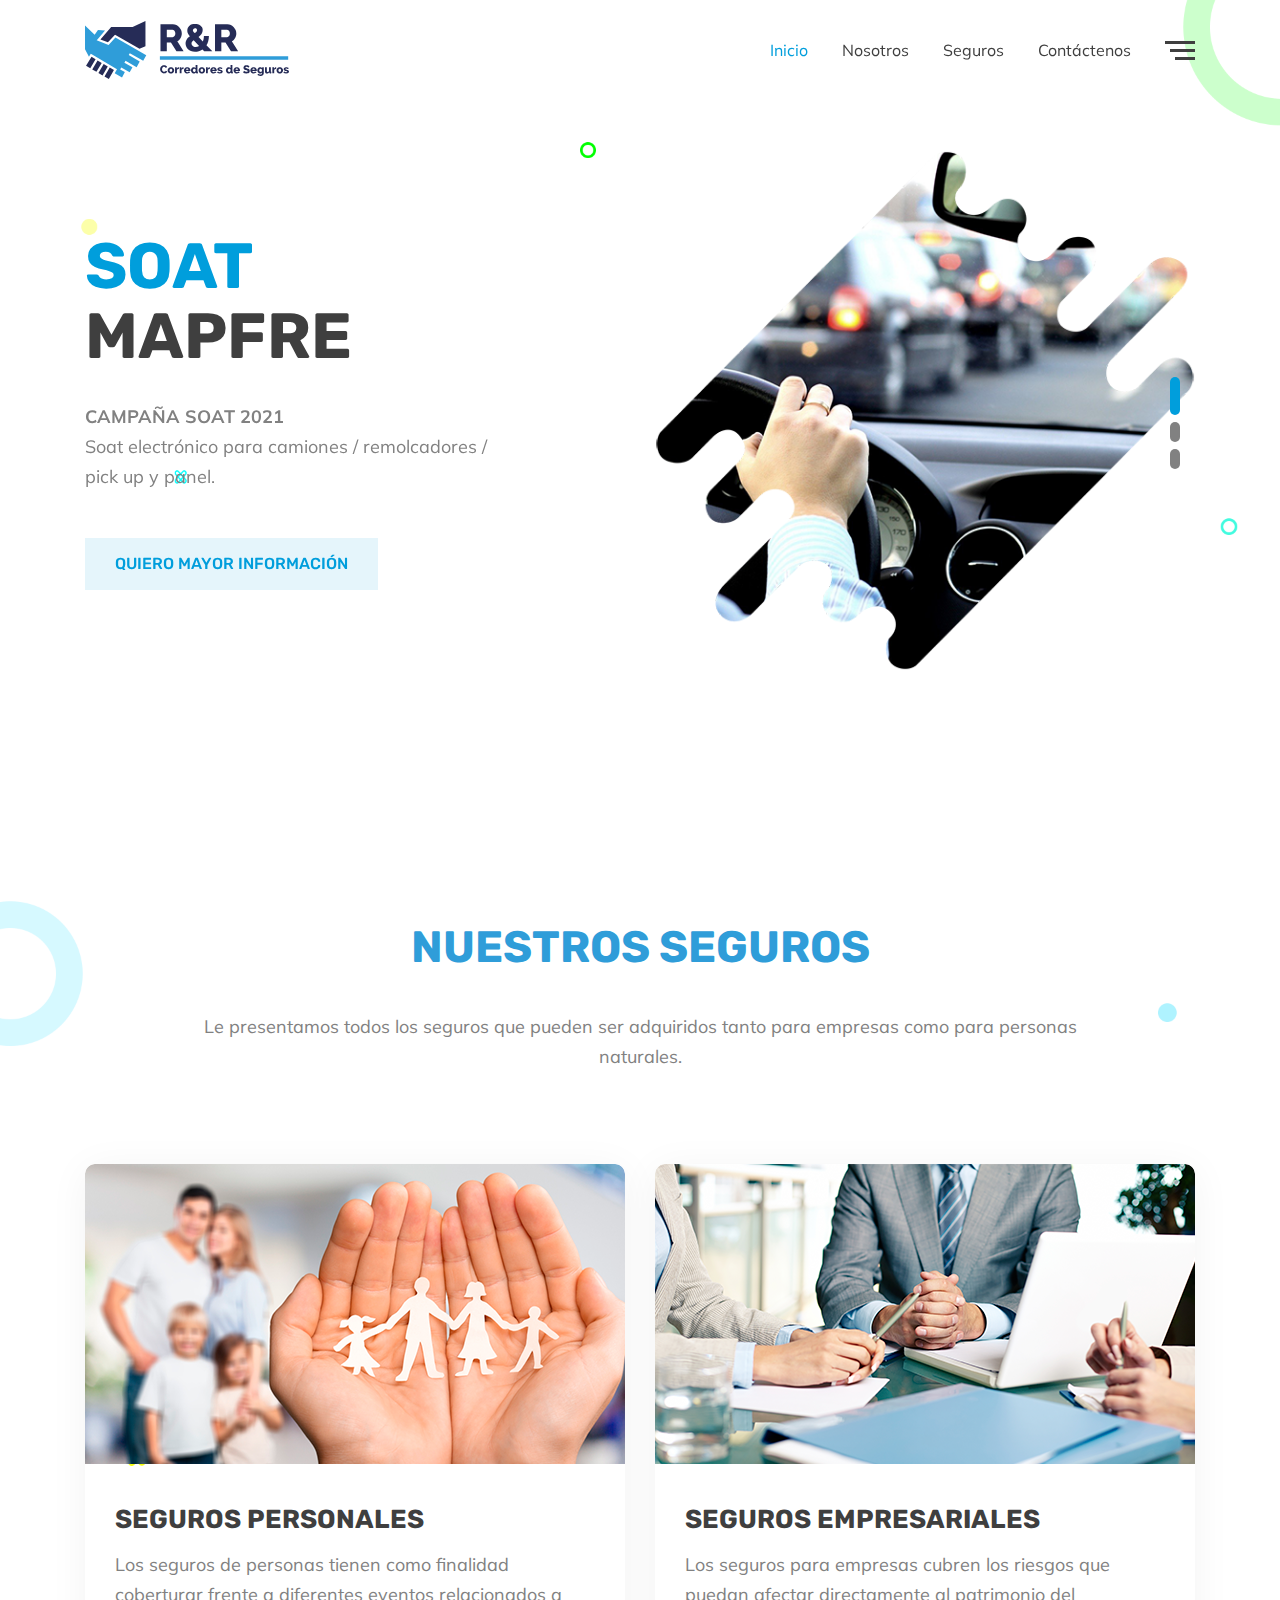
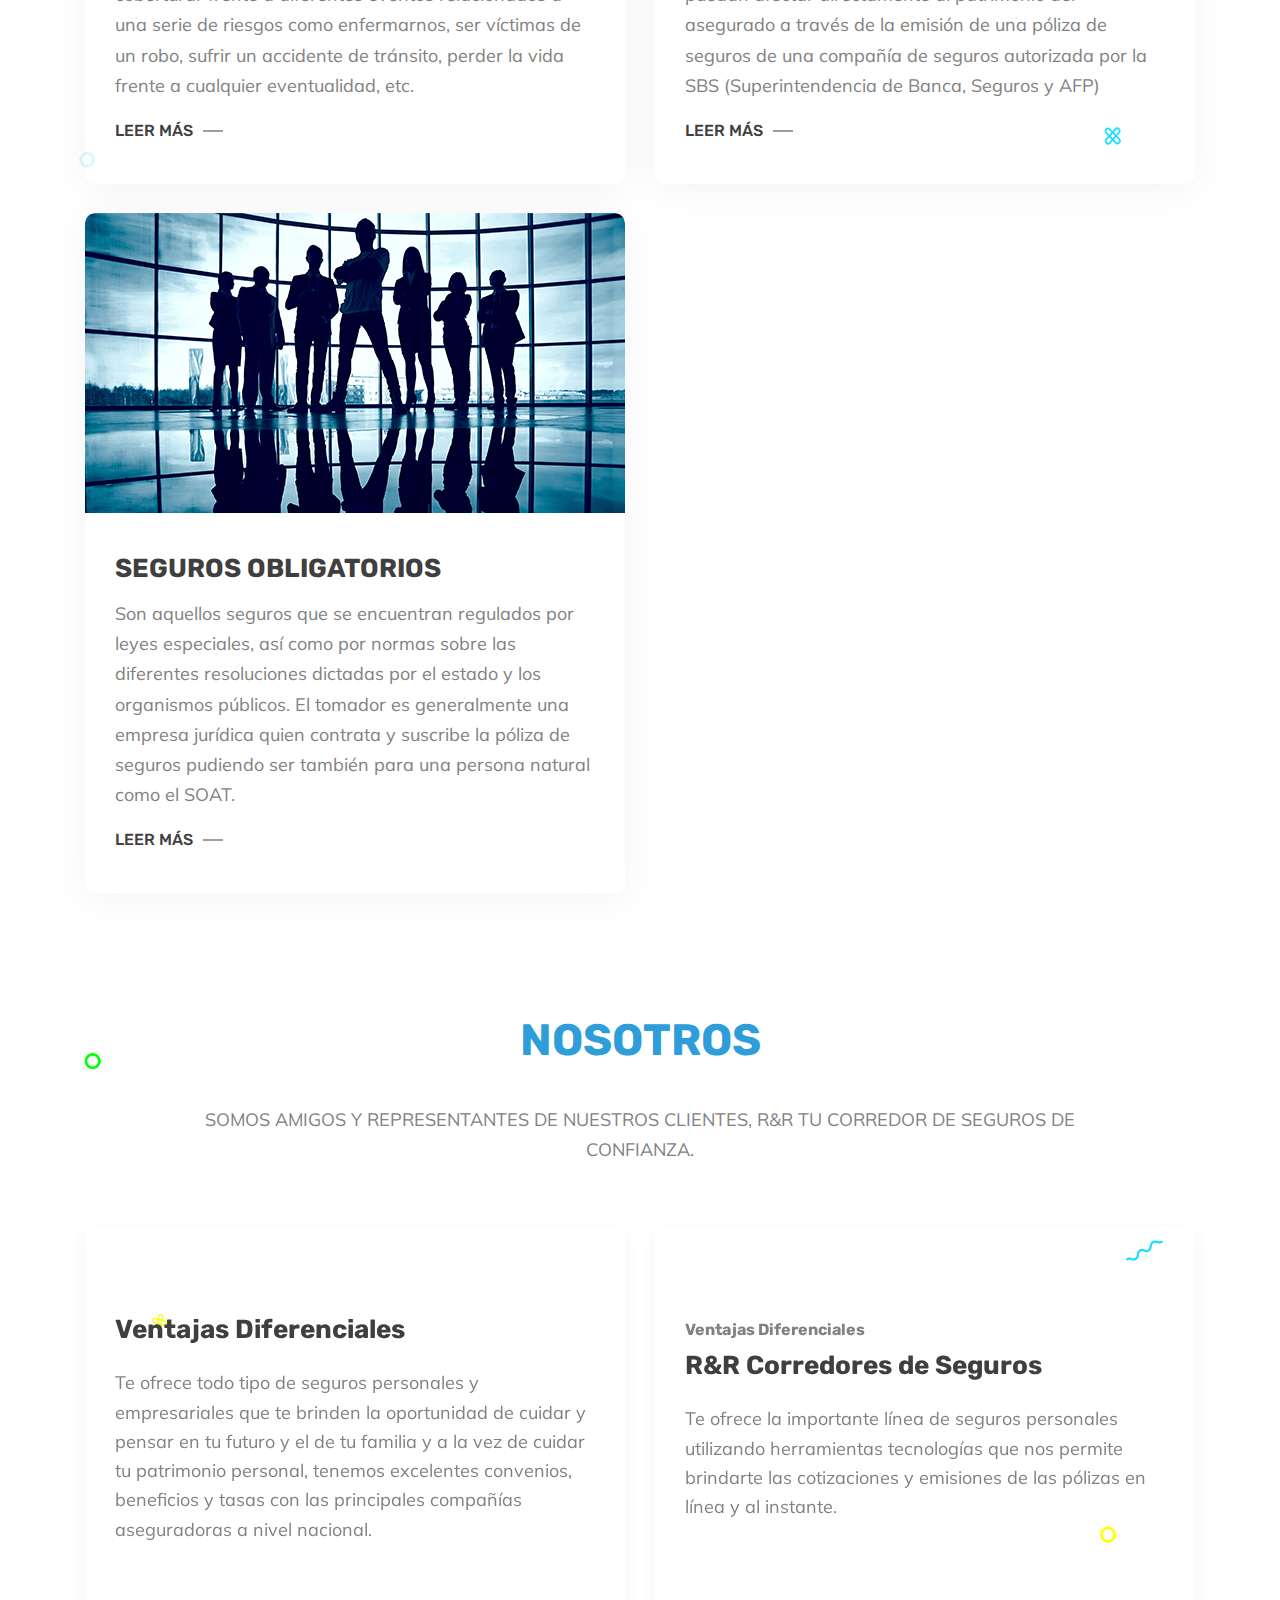
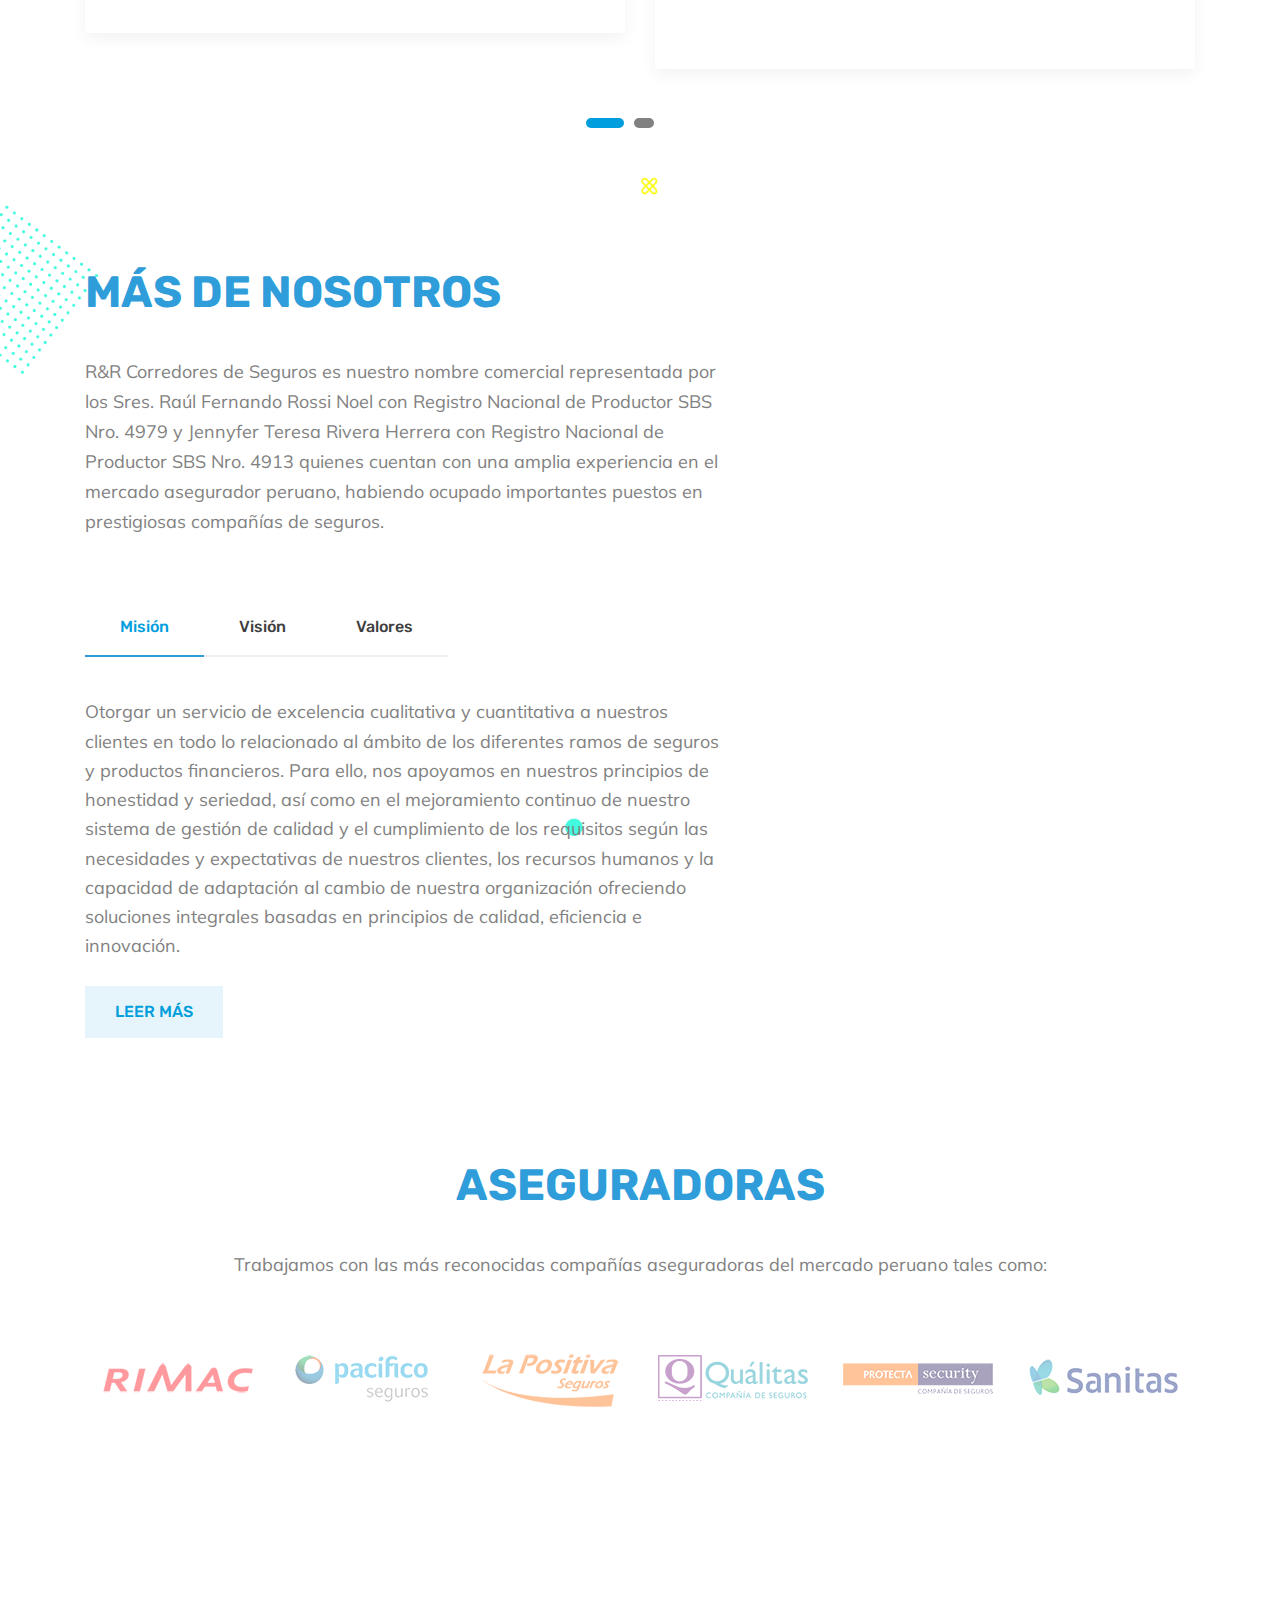
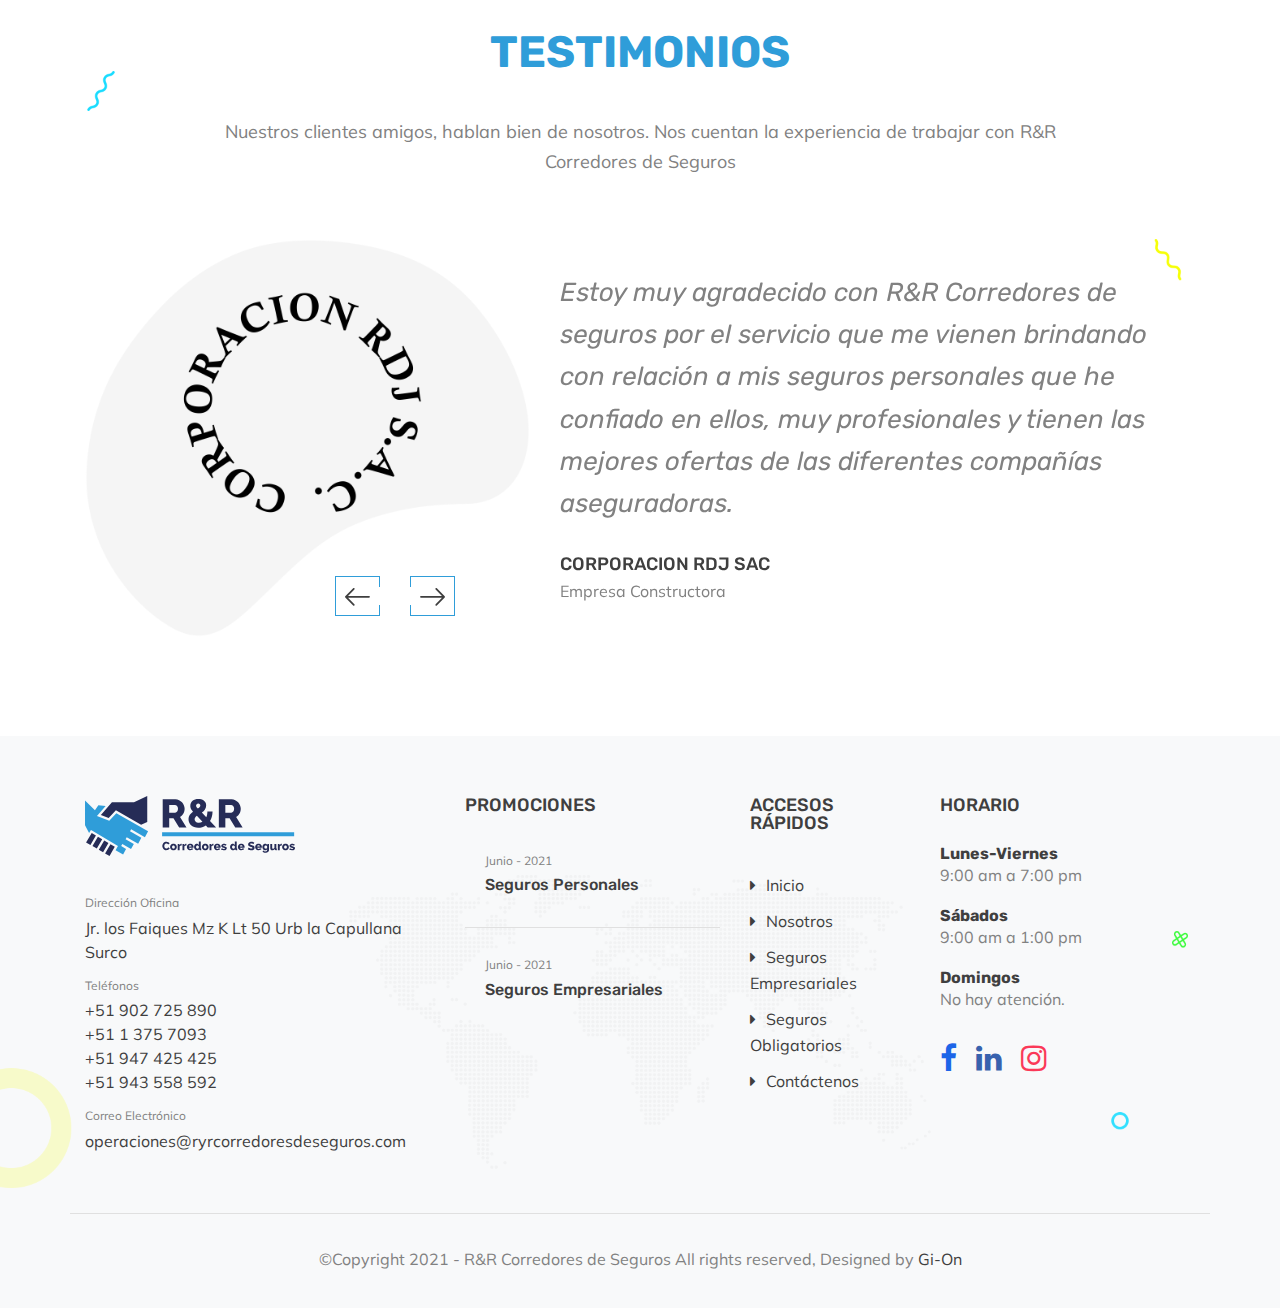
==== commit 65e25152: "Update index.html" ====
--- a/index.html
+++ b/index.html
@@ -15,6 +15,7 @@
       <link rel="stylesheet" href="assets/plugins/magnific-popup/magnific-popup.min.css">
       <link rel="stylesheet" href="assets/css/style.css">
       <link rel="stylesheet" href="assets/css/custom.css">
+      <script src="//code.tidio.co/a8impjvlis1heofcnd1sukqo7lyzyqnz.js" async></script>
    </head>
    <body>
       <div class='preloader w-100 h-100 position-fixed'>
@@ -757,7 +758,7 @@
                            </div>
                            <div class="single-info">
                               <span>Correo Electrónico</span> 
-                              <p> <a href="#">operaciones@ryrcorredoresdeseguros.com</a>
+                              <p> <a href="mailto:operaciones@ryrcorredoresdeseguros.com">operaciones@ryrcorredoresdeseguros.com</a>
                               </p>
                            </div>
                         </div>
--- a/assets/css/style.css
+++ b/assets/css/style.css
@@ -1135,9 +1135,6 @@
 .widget.widget_contact_info .single-info p a{
     display:block
 }
-.widget.widget_contact_info .single-info p a:not(:last-child):after{
-    content:','
-}
 .widget.widget_recent_entries .single-post:not(:last-child),.widget.widget_related_post .single-post:not(:last-child){
     padding-bottom:30px;
     margin-bottom:30px;
@@ -1221,8 +1218,8 @@
     display:inline-block;
     text-align:center;
     line-height:35px;
-    bottom:10%;
-    right:4%;
+    bottom:5%;
+    left:4%;
     -webkit-transform:scale(0);
     -ms-transform:scale(0);
     transform:scale(0);
@@ -1391,7 +1388,7 @@
     margin-left:5px
 }
 .header .header-main.style--one .main-menu .nav li ul li a{
-    padding:10px 30px
+    padding:10px 20px
 }
 .header .header-main.style--one .main-menu .nav li ul li ul{
     top:0;
@@ -2622,9 +2619,6 @@
 .contact-info .single-contact-info p a{
     display:block
 }
-.contact-info .single-contact-info p a:not(:last-child):after{
-    content:','
-}
 .contact-form-wrapper h3,.contact-info h3{
     font-weight:500;
     margin-bottom:15px
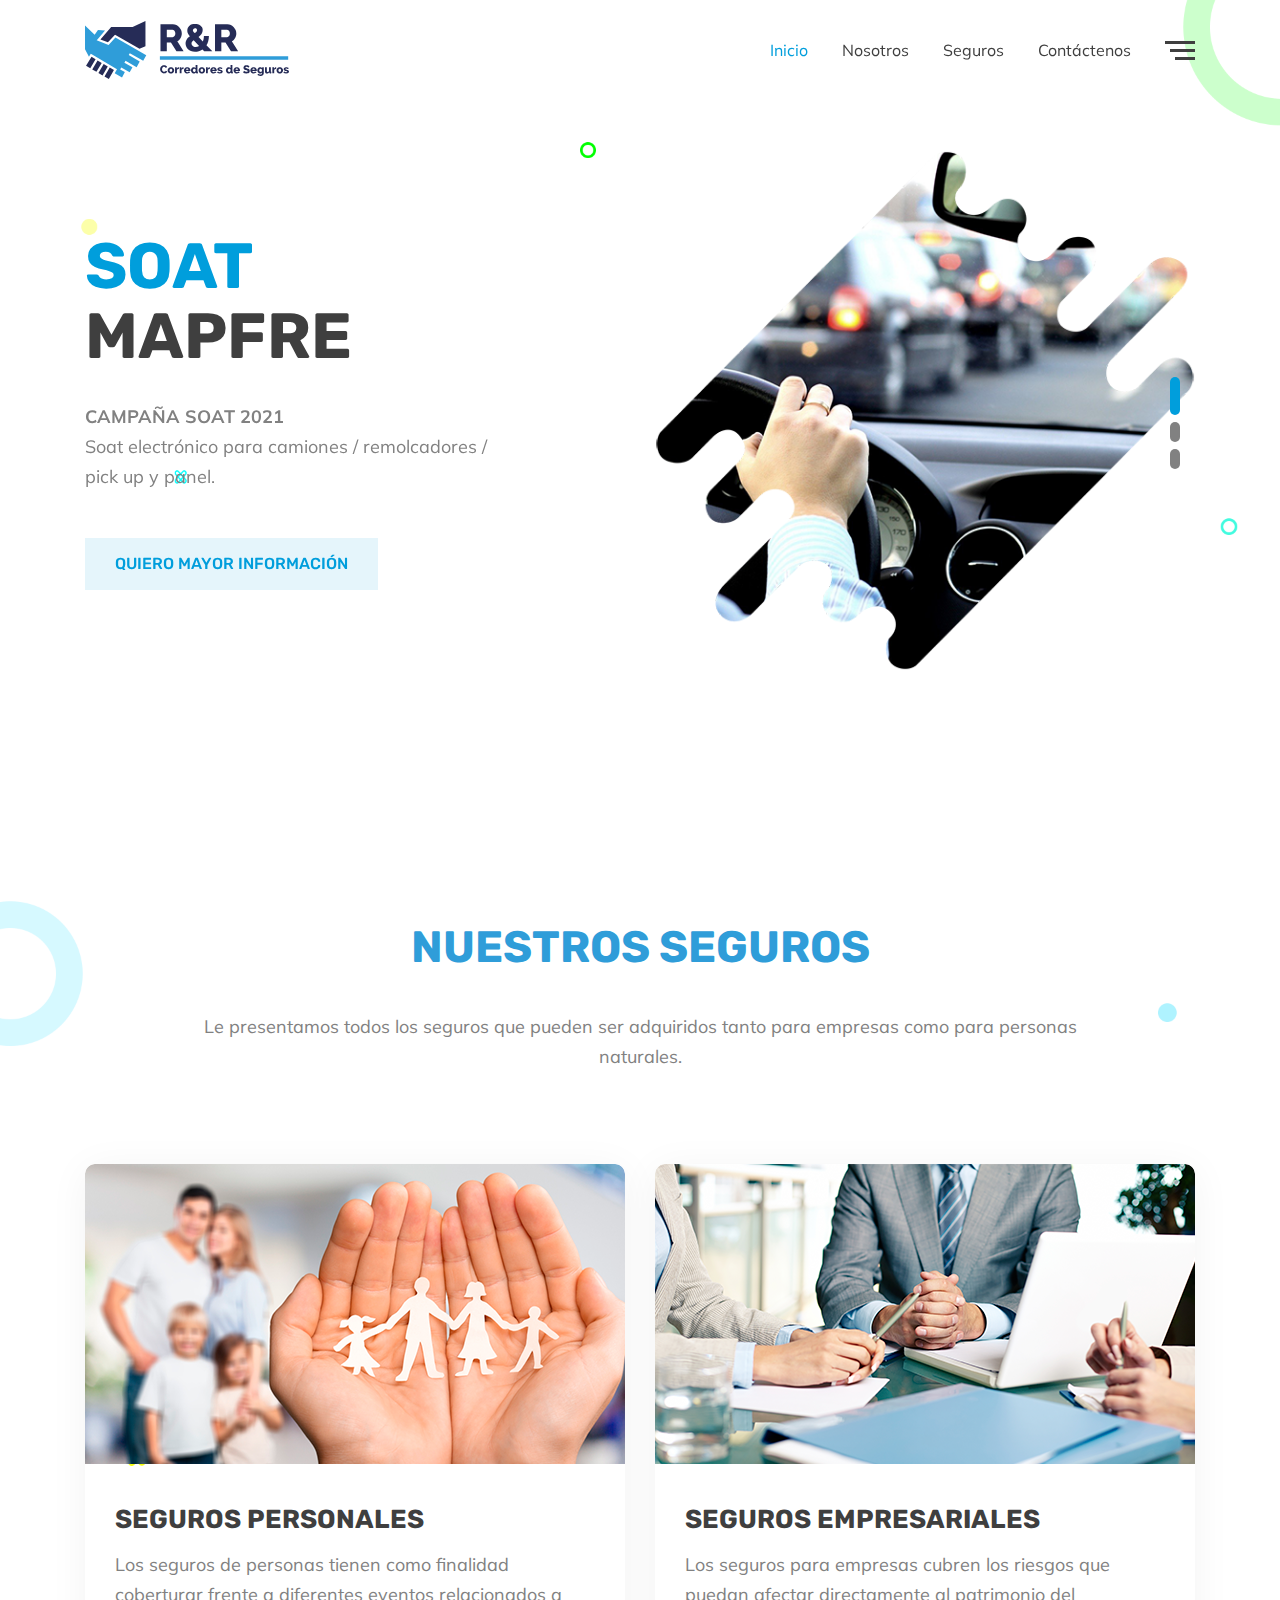
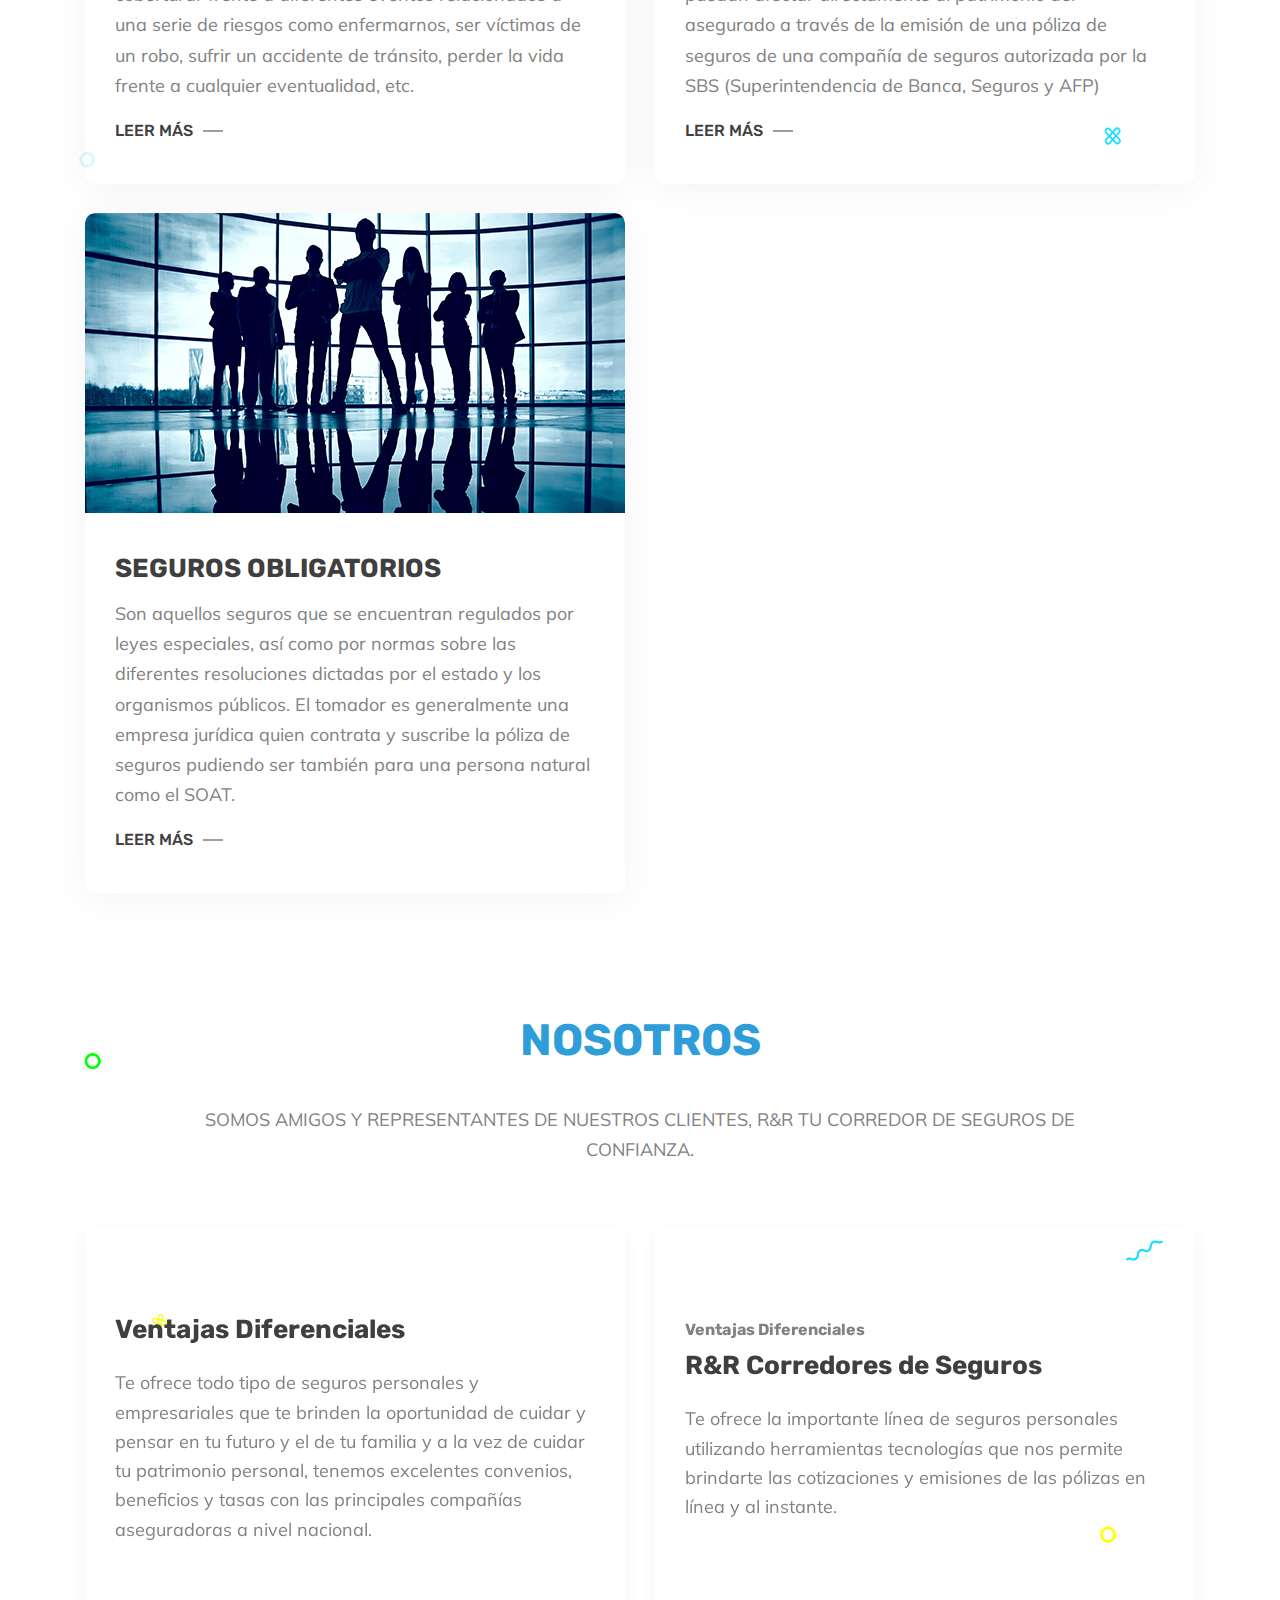
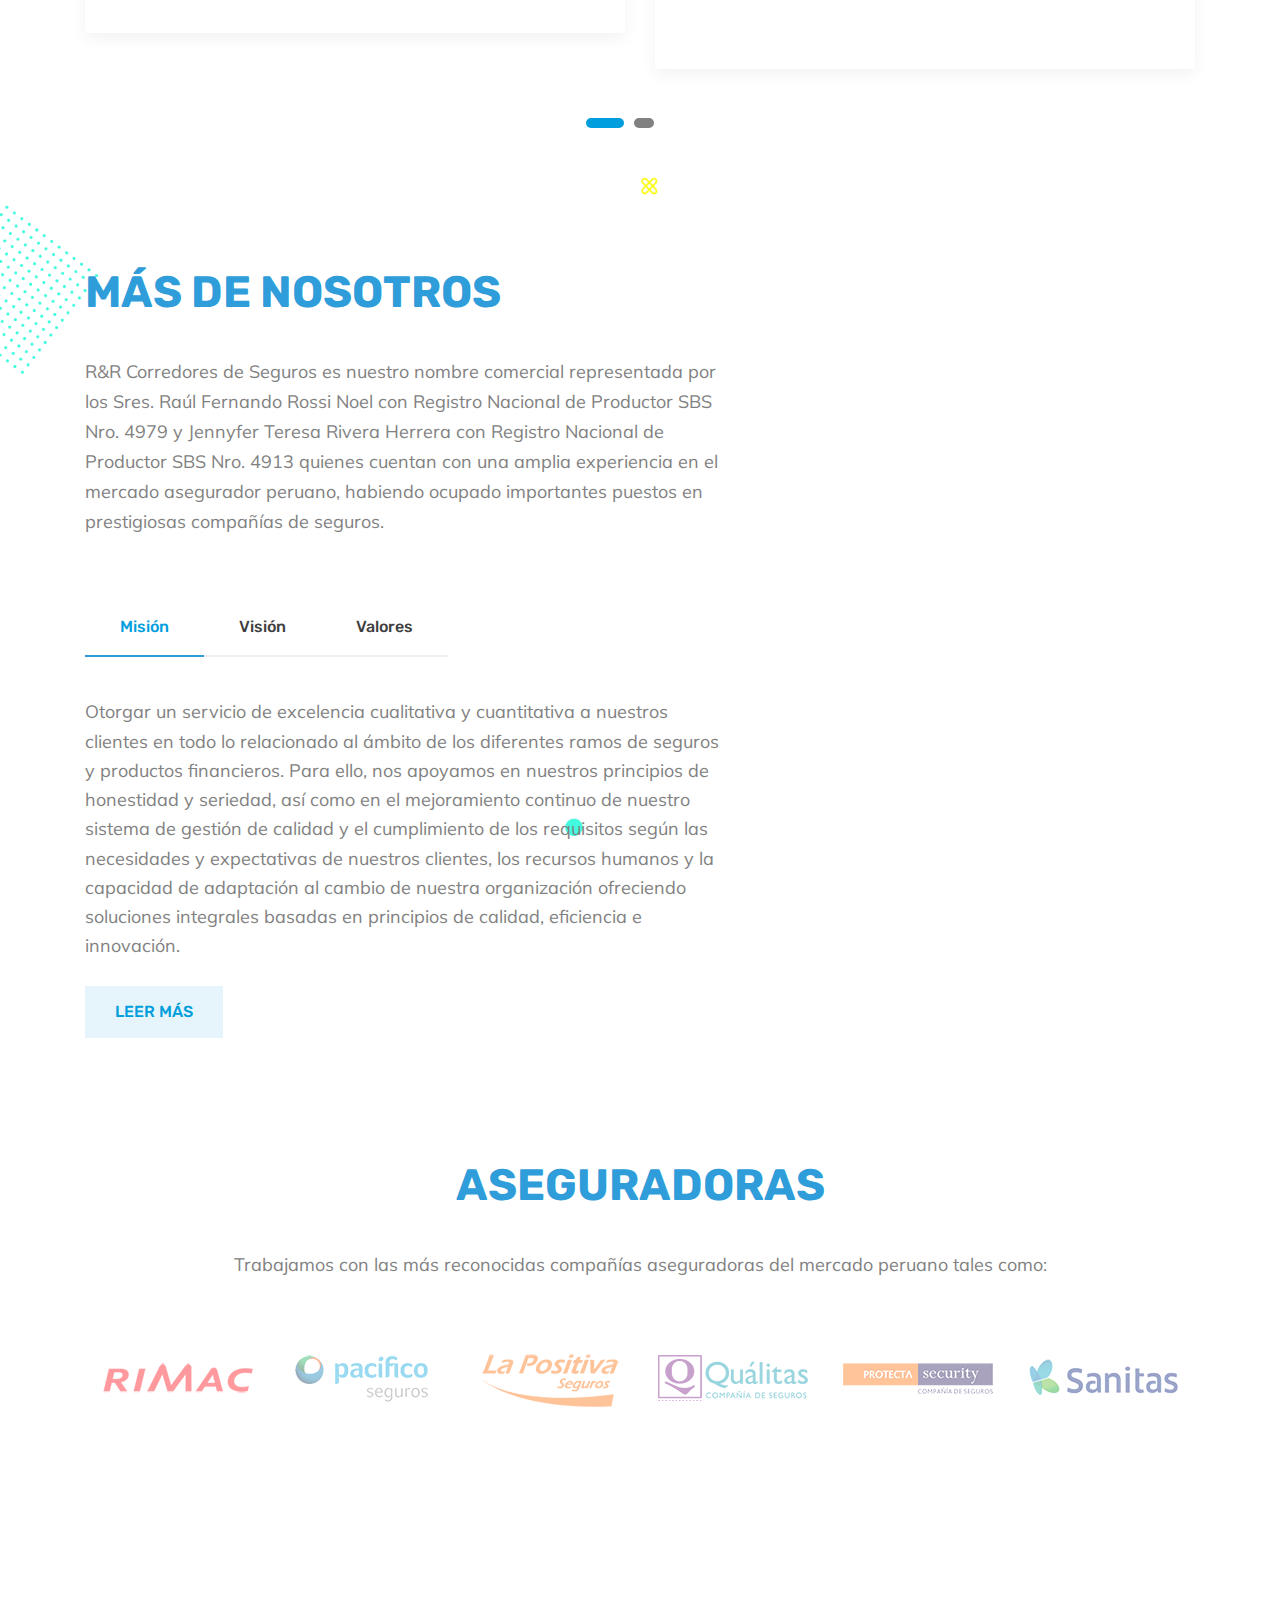
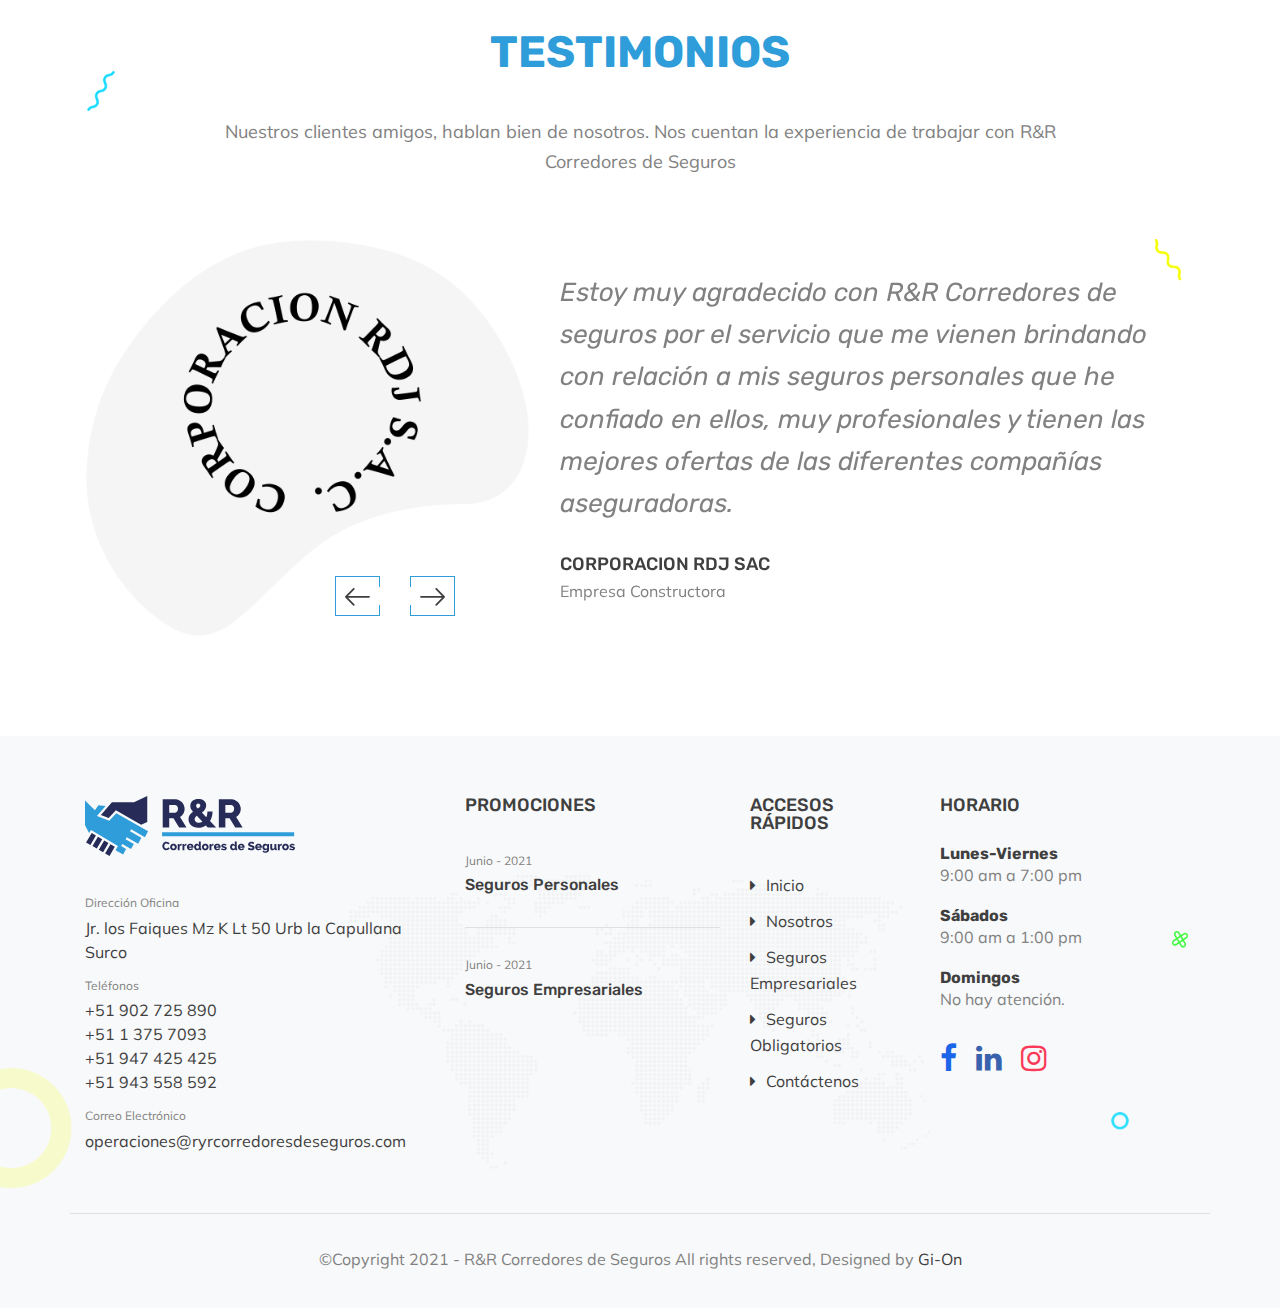
==== commit d2dba504: "Update index.html" ====
--- a/index.html
+++ b/index.html
@@ -770,14 +770,12 @@
                            <h4>Promociones</h4>
                         </div>
                         <div class="single-post media">
-                           <div class="post-image"> <img src="assets/img/blog/recent-post.png" data-rjs="2" alt=""> </div>
                            <div class="post-content media-body">
                               <span class="posted-on">Junio - 2021</span> 
                               <h5><a href="Seguros_Personales_Empresariales.html">Seguros Personales</a></h5>
                            </div>
                         </div>
                         <div class="single-post media">
-                           <div class="post-image"> <img src="assets/img/blog/recent-post.png" data-rjs="2" alt=""> </div>
                            <div class="post-content media-body">
                               <span class="posted-on">Junio - 2021</span> 
                               <h5><a href="Seguros_Personales_Empresariales.html">Seguros Empresariales</a></h5>
--- a/assets/css/style.css
+++ b/assets/css/style.css
@@ -1218,7 +1218,7 @@
     display:inline-block;
     text-align:center;
     line-height:35px;
-    bottom:5%;
+    bottom:6%;
     left:4%;
     -webkit-transform:scale(0);
     -ms-transform:scale(0);
